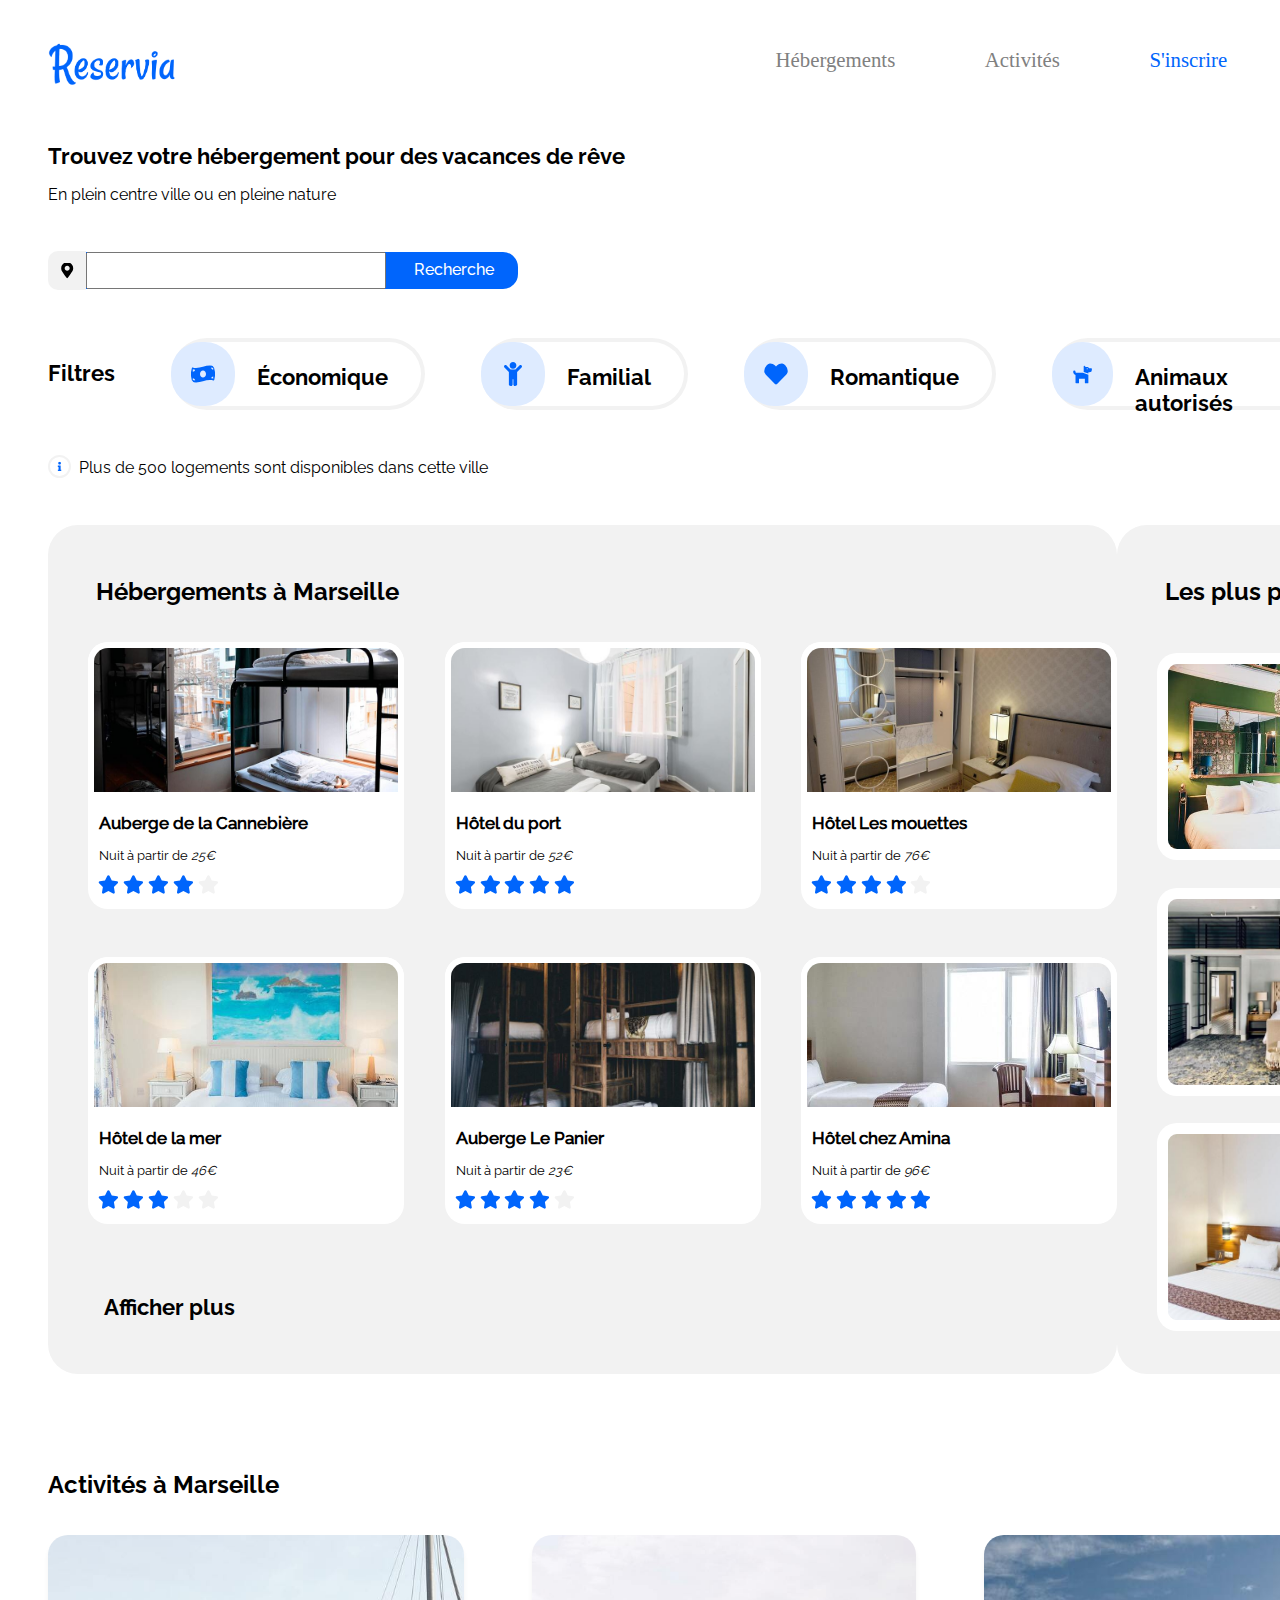
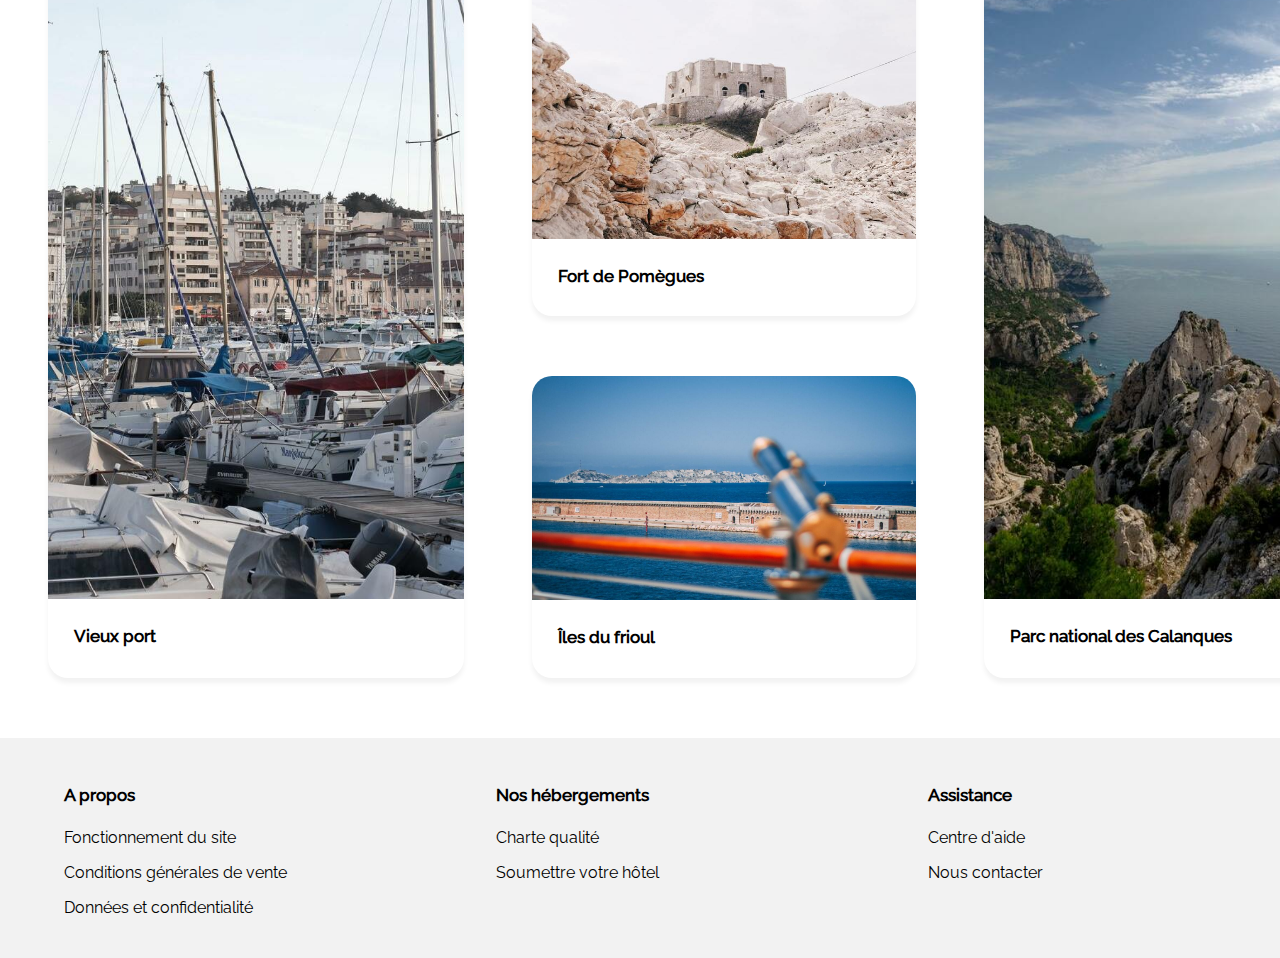
==== index.html @ 1168c2b3 "fichier index.html" ====
<!DOCTYPE html>
<html lang="fr-FR">
    <head>
        <meta charset="UTF-8">
        <meta name="viewport" content="width=device-width, initial-scale=1.0">
        <link rel="stylesheet" href="index.css"/>
        <title>Reservia</title>
    </head>
    <body>
        <header>
            <div id="nav_desktop">
                <img class="reservia" src="Projet2-Reservia/images/logo/Reservia@3x.png" alt="">
                <nav>
                    <ul>
                        <li><a href="#article">Hébergements</a></li>
                        <li><a href="#ancre_activite">Activités</a></li>
                        <li><a href="" id="inscrire">S'inscrire</a></li>
                    </ul>
                </nav>
            </div>

            <nav id="nav_telephone">
                <img class="reservia" src="Projet2-Reservia/images/logo/Reservia@3x.png" alt="">
                <ul>
                    <li id="nav_top"><a href="">S'inscrire</a></li>
                    <li id="nav_bottom_left"><a href="#article">Hébergements</a></li>
                    <li id="nav_bottom"><a href="#ancre_activite">Activités</a></li>
                </ul>
            </nav>
        </header>
        <article id="en_tete">

            <h1>Trouvez votre hébergement pour des vacances de rêve</h1>
            <p id="acceuil">En plein centre ville ou en pleine nature</p>

            <form id="bouton_recherche" method="post" action="projet2.php">
                <svg id="map_marker" aria-hidden="true" focusable="false" data-prefix="fas" data-icon="map-marker-alt" role="img" xmlns="http://www.w3.org/2000/svg" viewBox="0 0 384 512"><path fill="currentColor" d="M172.268 501.67C26.97 291.031 0 269.413 0 192 0 85.961 85.961 0 192 0s192 85.961 192 192c0 77.413-26.97 99.031-172.268 309.67-9.535 13.774-29.93 13.773-39.464 0zM192 272c44.183 0 80-35.817 80-80s-35.817-80-80-80-80 35.817-80 80 35.817 80 80 80z"></path></svg>
                <div id="back">
                    <input type="search" name="recherche" id="recherche" size="35" maxlength="100" />
                    <label for="recherche">Recherche</label>
                </div>
            </form>

            <div id="filtre_desktop">
                <h3>Filtres</h3>

                <div class="aide">
                    <svg class="svg" aria-hidden="true" focusable="false" data-prefix="fas" data-icon="money-bill-wave" role="img" xmlns="http://www.w3.org/2000/svg" viewBox="0 0 640 512"><path fill="currentColor" d="M621.16 54.46C582.37 38.19 543.55 32 504.75 32c-123.17-.01-246.33 62.34-369.5 62.34-30.89 0-61.76-3.92-92.65-13.72-3.47-1.1-6.95-1.62-10.35-1.62C15.04 79 0 92.32 0 110.81v317.26c0 12.63 7.23 24.6 18.84 29.46C57.63 473.81 96.45 480 135.25 480c123.17 0 246.34-62.35 369.51-62.35 30.89 0 61.76 3.92 92.65 13.72 3.47 1.1 6.95 1.62 10.35 1.62 17.21 0 32.25-13.32 32.25-31.81V83.93c-.01-12.64-7.24-24.6-18.85-29.47zM48 132.22c20.12 5.04 41.12 7.57 62.72 8.93C104.84 170.54 79 192.69 48 192.69v-60.47zm0 285v-47.78c34.37 0 62.18 27.27 63.71 61.4-22.53-1.81-43.59-6.31-63.71-13.62zM320 352c-44.19 0-80-42.99-80-96 0-53.02 35.82-96 80-96s80 42.98 80 96c0 53.03-35.83 96-80 96zm272 27.78c-17.52-4.39-35.71-6.85-54.32-8.44 5.87-26.08 27.5-45.88 54.32-49.28v57.72zm0-236.11c-30.89-3.91-54.86-29.7-55.81-61.55 19.54 2.17 38.09 6.23 55.81 12.66v48.89z"></path></svg>
                    <h3 class="ecriture">Économique</h3>
                </div>

                <div class="aide">
                    <svg class="svg" aria-hidden="true" focusable="false" data-prefix="fas" data-icon="child" role="img" xmlns="http://www.w3.org/2000/svg" viewBox="0 0 384 512"><path fill="currentColor" d="M120 72c0-39.765 32.235-72 72-72s72 32.235 72 72c0 39.764-32.235 72-72 72s-72-32.236-72-72zm254.627 1.373c-12.496-12.497-32.758-12.497-45.254 0L242.745 160H141.254L54.627 73.373c-12.496-12.497-32.758-12.497-45.254 0-12.497 12.497-12.497 32.758 0 45.255L104 213.254V480c0 17.673 14.327 32 32 32h16c17.673 0 32-14.327 32-32V368h16v112c0 17.673 14.327 32 32 32h16c17.673 0 32-14.327 32-32V213.254l94.627-94.627c12.497-12.497 12.497-32.757 0-45.254z"></path></svg>
                    <h3 class="ecriture">Familial</h3>
                </div>

                <div class="aide">
                    <svg class="svg" aria-hidden="true" focusable="false" data-prefix="fas" data-icon="heart" role="img" xmlns="http://www.w3.org/2000/svg" viewBox="0 0 512 512"><path fill="currentColor" d="M462.3 62.6C407.5 15.9 326 24.3 275.7 76.2L256 96.5l-19.7-20.3C186.1 24.3 104.5 15.9 49.7 62.6c-62.8 53.6-66.1 149.8-9.9 207.9l193.5 199.8c12.5 12.9 32.8 12.9 45.3 0l193.5-199.8c56.3-58.1 53-154.3-9.8-207.9z"></path></svg>
                    <h3 class="ecriture">Romantique</h3>
                </div>

                <div id="aide_desktop">
                    <svg class="svg" aria-hidden="true" focusable="false" data-prefix="fas" data-icon="dog" role="img" xmlns="http://www.w3.org/2000/svg" viewBox="0 0 576 512"><path fill="currentColor" d="M298.06,224,448,277.55V496a16,16,0,0,1-16,16H368a16,16,0,0,1-16-16V384H192V496a16,16,0,0,1-16,16H112a16,16,0,0,1-16-16V282.09C58.84,268.84,32,233.66,32,192a32,32,0,0,1,64,0,32.06,32.06,0,0,0,32,32ZM544,112v32a64,64,0,0,1-64,64H448v35.58L320,197.87V48c0-14.25,17.22-21.39,27.31-11.31L374.59,64h53.63c10.91,0,23.75,7.92,28.62,17.69L464,96h64A16,16,0,0,1,544,112Zm-112,0a16,16,0,1,0-16,16A16,16,0,0,0,432,112Z"></path></svg>
                    <h3 class="ecriture">Animaux autorisés</h3>
                </div>
            </div>

            <div id="filtre_telephone">
                <h3>Filtres</h3>

                <div id="icone_filtre">
                    <div class="aide">
                        <svg class="svg" aria-hidden="true" focusable="false" data-prefix="fas" data-icon="money-bill-wave" role="img" xmlns="http://www.w3.org/2000/svg" viewBox="0 0 640 512"><path fill="currentColor" d="M621.16 54.46C582.37 38.19 543.55 32 504.75 32c-123.17-.01-246.33 62.34-369.5 62.34-30.89 0-61.76-3.92-92.65-13.72-3.47-1.1-6.95-1.62-10.35-1.62C15.04 79 0 92.32 0 110.81v317.26c0 12.63 7.23 24.6 18.84 29.46C57.63 473.81 96.45 480 135.25 480c123.17 0 246.34-62.35 369.51-62.35 30.89 0 61.76 3.92 92.65 13.72 3.47 1.1 6.95 1.62 10.35 1.62 17.21 0 32.25-13.32 32.25-31.81V83.93c-.01-12.64-7.24-24.6-18.85-29.47zM48 132.22c20.12 5.04 41.12 7.57 62.72 8.93C104.84 170.54 79 192.69 48 192.69v-60.47zm0 285v-47.78c34.37 0 62.18 27.27 63.71 61.4-22.53-1.81-43.59-6.31-63.71-13.62zM320 352c-44.19 0-80-42.99-80-96 0-53.02 35.82-96 80-96s80 42.98 80 96c0 53.03-35.83 96-80 96zm272 27.78c-17.52-4.39-35.71-6.85-54.32-8.44 5.87-26.08 27.5-45.88 54.32-49.28v57.72zm0-236.11c-30.89-3.91-54.86-29.7-55.81-61.55 19.54 2.17 38.09 6.23 55.81 12.66v48.89z"></path></svg>
                        <h3 class="ecriture">Économique</h3>
                    </div>

                    <div id="aide_telephone">
                        <svg class="svg" aria-hidden="true" focusable="false" data-prefix="fas" data-icon="child" role="img" xmlns="http://www.w3.org/2000/svg" viewBox="0 0 384 512"><path fill="currentColor" d="M120 72c0-39.765 32.235-72 72-72s72 32.235 72 72c0 39.764-32.235 72-72 72s-72-32.236-72-72zm254.627 1.373c-12.496-12.497-32.758-12.497-45.254 0L242.745 160H141.254L54.627 73.373c-12.496-12.497-32.758-12.497-45.254 0-12.497 12.497-12.497 32.758 0 45.255L104 213.254V480c0 17.673 14.327 32 32 32h16c17.673 0 32-14.327 32-32V368h16v112c0 17.673 14.327 32 32 32h16c17.673 0 32-14.327 32-32V213.254l94.627-94.627c12.497-12.497 12.497-32.757 0-45.254z"></path></svg>
                        <h3 class="ecriture">Familial</h3>
                    </div>

                    <div class="aide">
                        <svg class="svg" aria-hidden="true" focusable="false" data-prefix="fas" data-icon="heart" role="img" xmlns="http://www.w3.org/2000/svg" viewBox="0 0 512 512"><path fill="currentColor" d="M462.3 62.6C407.5 15.9 326 24.3 275.7 76.2L256 96.5l-19.7-20.3C186.1 24.3 104.5 15.9 49.7 62.6c-62.8 53.6-66.1 149.8-9.9 207.9l193.5 199.8c12.5 12.9 32.8 12.9 45.3 0l193.5-199.8c56.3-58.1 53-154.3-9.8-207.9z"></path></svg>
                        <h3 class="ecriture">Romantique</h3>
                    </div>

                    <div class="aide">
                        <svg class="svg" aria-hidden="true" focusable="false" data-prefix="fas" data-icon="dog" role="img" xmlns="http://www.w3.org/2000/svg" viewBox="0 0 576 512"><path fill="currentColor" d="M298.06,224,448,277.55V496a16,16,0,0,1-16,16H368a16,16,0,0,1-16-16V384H192V496a16,16,0,0,1-16,16H112a16,16,0,0,1-16-16V282.09C58.84,268.84,32,233.66,32,192a32,32,0,0,1,64,0,32.06,32.06,0,0,0,32,32ZM544,112v32a64,64,0,0,1-64,64H448v35.58L320,197.87V48c0-14.25,17.22-21.39,27.31-11.31L374.59,64h53.63c10.91,0,23.75,7.92,28.62,17.69L464,96h64A16,16,0,0,1,544,112Zm-112,0a16,16,0,1,0-16,16A16,16,0,0,0,432,112Z"></path></svg>
                        <h3 class="ecriture">Animaux autorisés</h3>
                    </div>
                </div>
            </div>

            <div id="info_aide">
                <svg id="info" aria-hidden="true" focusable="false" data-prefix="fas" data-icon="info" role="img" xmlns="http://www.w3.org/2000/svg" viewBox="0 0 192 512"><path fill="currentColor" d="M20 424.229h20V279.771H20c-11.046 0-20-8.954-20-20V212c0-11.046 8.954-20 20-20h112c11.046 0 20 8.954 20 20v212.229h20c11.046 0 20 8.954 20 20V492c0 11.046-8.954 20-20 20H20c-11.046 0-20-8.954-20-20v-47.771c0-11.046 8.954-20 20-20zM96 0C56.235 0 24 32.235 24 72s32.235 72 72 72 72-32.235 72-72S135.764 0 96 0z"></path></svg>
                <p>Plus de 500 logements sont disponibles dans cette ville</p>
            </div>

        </article> 
        <section>
            <article id="article">
                <div id="hebergements">
                    <h2>Hébergements à Marseille</h2>

                    <div id="haut">

                         <div class="ecart_haut">
                            <a href=""><img class="imgs" src="Projet2-Reservia/images/hebergements/4_small/marcus-loke-WQJvWU_HZFo-unsplash.jpg" alt=""></a>
                            <div class="banniere">
                                <h4>Auberge de la Cannebière</h4>
                                <p>Nuit à partir de <em>25€</em></p>
                            </div>
                            <div class="etoile">
                                <svg aria-hidden="true" focusable="false" data-prefix="fas" data-icon="star" class="blue_star" role="img" xmlns="http://www.w3.org/2000/svg" viewBox="0 0 576 512"><path fill="currentColor" d="M259.3 17.8L194 150.2 47.9 171.5c-26.2 3.8-36.7 36.1-17.7 54.6l105.7 103-25 145.5c-4.5 26.3 23.2 46 46.4 33.7L288 439.6l130.7 68.7c23.2 12.2 50.9-7.4 46.4-33.7l-25-145.5 105.7-103c19-18.5 8.5-50.8-17.7-54.6L382 150.2 316.7 17.8c-11.7-23.6-45.6-23.9-57.4 0z"></path></svg>
                                <svg aria-hidden="true" focusable="false" data-prefix="fas" data-icon="star" class="blue_star" role="img" xmlns="http://www.w3.org/2000/svg" viewBox="0 0 576 512"><path fill="currentColor" d="M259.3 17.8L194 150.2 47.9 171.5c-26.2 3.8-36.7 36.1-17.7 54.6l105.7 103-25 145.5c-4.5 26.3 23.2 46 46.4 33.7L288 439.6l130.7 68.7c23.2 12.2 50.9-7.4 46.4-33.7l-25-145.5 105.7-103c19-18.5 8.5-50.8-17.7-54.6L382 150.2 316.7 17.8c-11.7-23.6-45.6-23.9-57.4 0z"></path></svg>
                                <svg aria-hidden="true" focusable="false" data-prefix="fas" data-icon="star" class="blue_star" role="img" xmlns="http://www.w3.org/2000/svg" viewBox="0 0 576 512"><path fill="currentColor" d="M259.3 17.8L194 150.2 47.9 171.5c-26.2 3.8-36.7 36.1-17.7 54.6l105.7 103-25 145.5c-4.5 26.3 23.2 46 46.4 33.7L288 439.6l130.7 68.7c23.2 12.2 50.9-7.4 46.4-33.7l-25-145.5 105.7-103c19-18.5 8.5-50.8-17.7-54.6L382 150.2 316.7 17.8c-11.7-23.6-45.6-23.9-57.4 0z"></path></svg>
                                <svg aria-hidden="true" focusable="false" data-prefix="fas" data-icon="star" class="blue_star" role="img" xmlns="http://www.w3.org/2000/svg" viewBox="0 0 576 512"><path fill="currentColor" d="M259.3 17.8L194 150.2 47.9 171.5c-26.2 3.8-36.7 36.1-17.7 54.6l105.7 103-25 145.5c-4.5 26.3 23.2 46 46.4 33.7L288 439.6l130.7 68.7c23.2 12.2 50.9-7.4 46.4-33.7l-25-145.5 105.7-103c19-18.5 8.5-50.8-17.7-54.6L382 150.2 316.7 17.8c-11.7-23.6-45.6-23.9-57.4 0z"></path></svg>
                                <svg aria-hidden="true" focusable="false" data-prefix="fas" data-icon="star" class="star" role="img" xmlns="http://www.w3.org/2000/svg" viewBox="0 0 576 512"><path fill="currentColor" d="M259.3 17.8L194 150.2 47.9 171.5c-26.2 3.8-36.7 36.1-17.7 54.6l105.7 103-25 145.5c-4.5 26.3 23.2 46 46.4 33.7L288 439.6l130.7 68.7c23.2 12.2 50.9-7.4 46.4-33.7l-25-145.5 105.7-103c19-18.5 8.5-50.8-17.7-54.6L382 150.2 316.7 17.8c-11.7-23.6-45.6-23.9-57.4 0z"></path></svg>
                            </div>
                        </div>

                        <div class="ecart_haut">
                            <a href=""><img class="imgs" src="Projet2-Reservia/images/hebergements/4_small/fred-kleber-gTbaxaVLvsg-unsplash.jpg" alt=""></a>
                            <div class="banniere">
                                <h4>Hôtel du port</h4>
                                <p>Nuit à partir de <em>52€</em></p>
                            </div>
                            <div class="etoile">
                                <svg aria-hidden="true" focusable="false" data-prefix="fas" data-icon="star" class="blue_star" role="img" xmlns="http://www.w3.org/2000/svg" viewBox="0 0 576 512"><path fill="currentColor" d="M259.3 17.8L194 150.2 47.9 171.5c-26.2 3.8-36.7 36.1-17.7 54.6l105.7 103-25 145.5c-4.5 26.3 23.2 46 46.4 33.7L288 439.6l130.7 68.7c23.2 12.2 50.9-7.4 46.4-33.7l-25-145.5 105.7-103c19-18.5 8.5-50.8-17.7-54.6L382 150.2 316.7 17.8c-11.7-23.6-45.6-23.9-57.4 0z"></path></svg>
                                <svg aria-hidden="true" focusable="false" data-prefix="fas" data-icon="star" class="blue_star" role="img" xmlns="http://www.w3.org/2000/svg" viewBox="0 0 576 512"><path fill="currentColor" d="M259.3 17.8L194 150.2 47.9 171.5c-26.2 3.8-36.7 36.1-17.7 54.6l105.7 103-25 145.5c-4.5 26.3 23.2 46 46.4 33.7L288 439.6l130.7 68.7c23.2 12.2 50.9-7.4 46.4-33.7l-25-145.5 105.7-103c19-18.5 8.5-50.8-17.7-54.6L382 150.2 316.7 17.8c-11.7-23.6-45.6-23.9-57.4 0z"></path></svg>
                                <svg aria-hidden="true" focusable="false" data-prefix="fas" data-icon="star" class="blue_star" role="img" xmlns="http://www.w3.org/2000/svg" viewBox="0 0 576 512"><path fill="currentColor" d="M259.3 17.8L194 150.2 47.9 171.5c-26.2 3.8-36.7 36.1-17.7 54.6l105.7 103-25 145.5c-4.5 26.3 23.2 46 46.4 33.7L288 439.6l130.7 68.7c23.2 12.2 50.9-7.4 46.4-33.7l-25-145.5 105.7-103c19-18.5 8.5-50.8-17.7-54.6L382 150.2 316.7 17.8c-11.7-23.6-45.6-23.9-57.4 0z"></path></svg>
                                <svg aria-hidden="true" focusable="false" data-prefix="fas" data-icon="star" class="blue_star" role="img" xmlns="http://www.w3.org/2000/svg" viewBox="0 0 576 512"><path fill="currentColor" d="M259.3 17.8L194 150.2 47.9 171.5c-26.2 3.8-36.7 36.1-17.7 54.6l105.7 103-25 145.5c-4.5 26.3 23.2 46 46.4 33.7L288 439.6l130.7 68.7c23.2 12.2 50.9-7.4 46.4-33.7l-25-145.5 105.7-103c19-18.5 8.5-50.8-17.7-54.6L382 150.2 316.7 17.8c-11.7-23.6-45.6-23.9-57.4 0z"></path></svg>
                                <svg aria-hidden="true" focusable="false" data-prefix="fas" data-icon="star" class="blue_star" role="img" xmlns="http://www.w3.org/2000/svg" viewBox="0 0 576 512"><path fill="currentColor" d="M259.3 17.8L194 150.2 47.9 171.5c-26.2 3.8-36.7 36.1-17.7 54.6l105.7 103-25 145.5c-4.5 26.3 23.2 46 46.4 33.7L288 439.6l130.7 68.7c23.2 12.2 50.9-7.4 46.4-33.7l-25-145.5 105.7-103c19-18.5 8.5-50.8-17.7-54.6L382 150.2 316.7 17.8c-11.7-23.6-45.6-23.9-57.4 0z"></path></svg>
                            </div>
                        </div>

                        <div class="ecart_haut">
                            <a href=""><img class="imgs" src="Projet2-Reservia/images/hebergements/4_small/reisetopia-B8WIgxA_PFU-unsplash.jpg" alt=""></a>
                            <div class="banniere">
                                <h4>Hôtel Les mouettes</h4>
                                <p>Nuit à partir de <em>76€</em></p>
                            </div>
                            <div class="etoile">
                                <svg aria-hidden="true" focusable="false" data-prefix="fas" data-icon="star" class="blue_star" role="img" xmlns="http://www.w3.org/2000/svg" viewBox="0 0 576 512"><path fill="currentColor" d="M259.3 17.8L194 150.2 47.9 171.5c-26.2 3.8-36.7 36.1-17.7 54.6l105.7 103-25 145.5c-4.5 26.3 23.2 46 46.4 33.7L288 439.6l130.7 68.7c23.2 12.2 50.9-7.4 46.4-33.7l-25-145.5 105.7-103c19-18.5 8.5-50.8-17.7-54.6L382 150.2 316.7 17.8c-11.7-23.6-45.6-23.9-57.4 0z"></path></svg>
                                <svg aria-hidden="true" focusable="false" data-prefix="fas" data-icon="star" class="blue_star" role="img" xmlns="http://www.w3.org/2000/svg" viewBox="0 0 576 512"><path fill="currentColor" d="M259.3 17.8L194 150.2 47.9 171.5c-26.2 3.8-36.7 36.1-17.7 54.6l105.7 103-25 145.5c-4.5 26.3 23.2 46 46.4 33.7L288 439.6l130.7 68.7c23.2 12.2 50.9-7.4 46.4-33.7l-25-145.5 105.7-103c19-18.5 8.5-50.8-17.7-54.6L382 150.2 316.7 17.8c-11.7-23.6-45.6-23.9-57.4 0z"></path></svg>
                                <svg aria-hidden="true" focusable="false" data-prefix="fas" data-icon="star" class="blue_star" role="img" xmlns="http://www.w3.org/2000/svg" viewBox="0 0 576 512"><path fill="currentColor" d="M259.3 17.8L194 150.2 47.9 171.5c-26.2 3.8-36.7 36.1-17.7 54.6l105.7 103-25 145.5c-4.5 26.3 23.2 46 46.4 33.7L288 439.6l130.7 68.7c23.2 12.2 50.9-7.4 46.4-33.7l-25-145.5 105.7-103c19-18.5 8.5-50.8-17.7-54.6L382 150.2 316.7 17.8c-11.7-23.6-45.6-23.9-57.4 0z"></path></svg>
                                <svg aria-hidden="true" focusable="false" data-prefix="fas" data-icon="star" class="blue_star" role="img" xmlns="http://www.w3.org/2000/svg" viewBox="0 0 576 512"><path fill="currentColor" d="M259.3 17.8L194 150.2 47.9 171.5c-26.2 3.8-36.7 36.1-17.7 54.6l105.7 103-25 145.5c-4.5 26.3 23.2 46 46.4 33.7L288 439.6l130.7 68.7c23.2 12.2 50.9-7.4 46.4-33.7l-25-145.5 105.7-103c19-18.5 8.5-50.8-17.7-54.6L382 150.2 316.7 17.8c-11.7-23.6-45.6-23.9-57.4 0z"></path></svg>
                                <svg aria-hidden="true" focusable="false" data-prefix="fas" data-icon="star" class="star" role="img" xmlns="http://www.w3.org/2000/svg" viewBox="0 0 576 512"><path fill="currentColor" d="M259.3 17.8L194 150.2 47.9 171.5c-26.2 3.8-36.7 36.1-17.7 54.6l105.7 103-25 145.5c-4.5 26.3 23.2 46 46.4 33.7L288 439.6l130.7 68.7c23.2 12.2 50.9-7.4 46.4-33.7l-25-145.5 105.7-103c19-18.5 8.5-50.8-17.7-54.6L382 150.2 316.7 17.8c-11.7-23.6-45.6-23.9-57.4 0z"></path></svg>
                            </div>
                        </div>

                    </div>

                    <div id="bas">

                        <div class="ecart_bas">
                            <a href=""><img class="imgs" src="Projet2-Reservia/images/hebergements/4_small/annie-spratt-Eg1qcIitAuA-unsplash.jpg" alt=""></a>
                            <div class="banniere">
                                <h4>Hôtel de la mer</h4>
                                <p>Nuit à partir de <em>46€</em></p>
                            </div>
                            <div class="etoile">
                                <svg aria-hidden="true" focusable="false" data-prefix="fas" data-icon="star" class="blue_star" role="img" xmlns="http://www.w3.org/2000/svg" viewBox="0 0 576 512"><path fill="currentColor" d="M259.3 17.8L194 150.2 47.9 171.5c-26.2 3.8-36.7 36.1-17.7 54.6l105.7 103-25 145.5c-4.5 26.3 23.2 46 46.4 33.7L288 439.6l130.7 68.7c23.2 12.2 50.9-7.4 46.4-33.7l-25-145.5 105.7-103c19-18.5 8.5-50.8-17.7-54.6L382 150.2 316.7 17.8c-11.7-23.6-45.6-23.9-57.4 0z"></path></svg>
                                <svg aria-hidden="true" focusable="false" data-prefix="fas" data-icon="star" class="blue_star" role="img" xmlns="http://www.w3.org/2000/svg" viewBox="0 0 576 512"><path fill="currentColor" d="M259.3 17.8L194 150.2 47.9 171.5c-26.2 3.8-36.7 36.1-17.7 54.6l105.7 103-25 145.5c-4.5 26.3 23.2 46 46.4 33.7L288 439.6l130.7 68.7c23.2 12.2 50.9-7.4 46.4-33.7l-25-145.5 105.7-103c19-18.5 8.5-50.8-17.7-54.6L382 150.2 316.7 17.8c-11.7-23.6-45.6-23.9-57.4 0z"></path></svg>
                                <svg aria-hidden="true" focusable="false" data-prefix="fas" data-icon="star" class="blue_star" role="img" xmlns="http://www.w3.org/2000/svg" viewBox="0 0 576 512"><path fill="currentColor" d="M259.3 17.8L194 150.2 47.9 171.5c-26.2 3.8-36.7 36.1-17.7 54.6l105.7 103-25 145.5c-4.5 26.3 23.2 46 46.4 33.7L288 439.6l130.7 68.7c23.2 12.2 50.9-7.4 46.4-33.7l-25-145.5 105.7-103c19-18.5 8.5-50.8-17.7-54.6L382 150.2 316.7 17.8c-11.7-23.6-45.6-23.9-57.4 0z"></path></svg>
                                <svg aria-hidden="true" focusable="false" data-prefix="fas" data-icon="star" class="star" role="img" xmlns="http://www.w3.org/2000/svg" viewBox="0 0 576 512"><path fill="currentColor" d="M259.3 17.8L194 150.2 47.9 171.5c-26.2 3.8-36.7 36.1-17.7 54.6l105.7 103-25 145.5c-4.5 26.3 23.2 46 46.4 33.7L288 439.6l130.7 68.7c23.2 12.2 50.9-7.4 46.4-33.7l-25-145.5 105.7-103c19-18.5 8.5-50.8-17.7-54.6L382 150.2 316.7 17.8c-11.7-23.6-45.6-23.9-57.4 0z"></path></svg>
                                <svg aria-hidden="true" focusable="false" data-prefix="fas" data-icon="star" class="star" role="img" xmlns="http://www.w3.org/2000/svg" viewBox="0 0 576 512"><path fill="currentColor" d="M259.3 17.8L194 150.2 47.9 171.5c-26.2 3.8-36.7 36.1-17.7 54.6l105.7 103-25 145.5c-4.5 26.3 23.2 46 46.4 33.7L288 439.6l130.7 68.7c23.2 12.2 50.9-7.4 46.4-33.7l-25-145.5 105.7-103c19-18.5 8.5-50.8-17.7-54.6L382 150.2 316.7 17.8c-11.7-23.6-45.6-23.9-57.4 0z"></path></svg>
                            </div>
                        </div>

                        <div class="ecart_bas">
                            <a href=""><img class="imgs" src="Projet2-Reservia/images/hebergements/4_small/nicate-lee-kT-ZyaiwBe0-unsplash.jpg" alt=""></a>
                            <div class="banniere">
                                <h4>Auberge Le Panier</h4>
                                <p>Nuit à partir de <em>23€</em></p>
                            </div>
                            <div class="etoile">
                                <svg aria-hidden="true" focusable="false" data-prefix="fas" data-icon="star" class="blue_star" role="img" xmlns="http://www.w3.org/2000/svg" viewBox="0 0 576 512"><path fill="currentColor" d="M259.3 17.8L194 150.2 47.9 171.5c-26.2 3.8-36.7 36.1-17.7 54.6l105.7 103-25 145.5c-4.5 26.3 23.2 46 46.4 33.7L288 439.6l130.7 68.7c23.2 12.2 50.9-7.4 46.4-33.7l-25-145.5 105.7-103c19-18.5 8.5-50.8-17.7-54.6L382 150.2 316.7 17.8c-11.7-23.6-45.6-23.9-57.4 0z"></path></svg>
                                <svg aria-hidden="true" focusable="false" data-prefix="fas" data-icon="star" class="blue_star" role="img" xmlns="http://www.w3.org/2000/svg" viewBox="0 0 576 512"><path fill="currentColor" d="M259.3 17.8L194 150.2 47.9 171.5c-26.2 3.8-36.7 36.1-17.7 54.6l105.7 103-25 145.5c-4.5 26.3 23.2 46 46.4 33.7L288 439.6l130.7 68.7c23.2 12.2 50.9-7.4 46.4-33.7l-25-145.5 105.7-103c19-18.5 8.5-50.8-17.7-54.6L382 150.2 316.7 17.8c-11.7-23.6-45.6-23.9-57.4 0z"></path></svg>
                                <svg aria-hidden="true" focusable="false" data-prefix="fas" data-icon="star" class="blue_star" role="img" xmlns="http://www.w3.org/2000/svg" viewBox="0 0 576 512"><path fill="currentColor" d="M259.3 17.8L194 150.2 47.9 171.5c-26.2 3.8-36.7 36.1-17.7 54.6l105.7 103-25 145.5c-4.5 26.3 23.2 46 46.4 33.7L288 439.6l130.7 68.7c23.2 12.2 50.9-7.4 46.4-33.7l-25-145.5 105.7-103c19-18.5 8.5-50.8-17.7-54.6L382 150.2 316.7 17.8c-11.7-23.6-45.6-23.9-57.4 0z"></path></svg>
                                <svg aria-hidden="true" focusable="false" data-prefix="fas" data-icon="star" class="blue_star" role="img" xmlns="http://www.w3.org/2000/svg" viewBox="0 0 576 512"><path fill="currentColor" d="M259.3 17.8L194 150.2 47.9 171.5c-26.2 3.8-36.7 36.1-17.7 54.6l105.7 103-25 145.5c-4.5 26.3 23.2 46 46.4 33.7L288 439.6l130.7 68.7c23.2 12.2 50.9-7.4 46.4-33.7l-25-145.5 105.7-103c19-18.5 8.5-50.8-17.7-54.6L382 150.2 316.7 17.8c-11.7-23.6-45.6-23.9-57.4 0z"></path></svg>
                                <svg aria-hidden="true" focusable="false" data-prefix="fas" data-icon="star" class="star" role="img" xmlns="http://www.w3.org/2000/svg" viewBox="0 0 576 512"><path fill="currentColor" d="M259.3 17.8L194 150.2 47.9 171.5c-26.2 3.8-36.7 36.1-17.7 54.6l105.7 103-25 145.5c-4.5 26.3 23.2 46 46.4 33.7L288 439.6l130.7 68.7c23.2 12.2 50.9-7.4 46.4-33.7l-25-145.5 105.7-103c19-18.5 8.5-50.8-17.7-54.6L382 150.2 316.7 17.8c-11.7-23.6-45.6-23.9-57.4 0z"></path></svg>
                            </div>
                        </div>

                        <div class="ecart_bas">
                            <a href=""><img class="imgs" src="Projet2-Reservia/images/hebergements/4_small/febrian-zakaria-M6S1WvfW68A-unsplash.jpg" alt=""></a>
                            <div class="banniere">
                                <h4>Hôtel chez Amina</h4>
                                <p>Nuit à partir de <em>96€</em></p>
                            </div>
                            <div class="etoile">
                                <svg aria-hidden="true" focusable="false" data-prefix="fas" data-icon="blue_star" class="blue_star" role="img" xmlns="http://www.w3.org/2000/svg" viewBox="0 0 576 512"><path fill="currentColor" d="M259.3 17.8L194 150.2 47.9 171.5c-26.2 3.8-36.7 36.1-17.7 54.6l105.7 103-25 145.5c-4.5 26.3 23.2 46 46.4 33.7L288 439.6l130.7 68.7c23.2 12.2 50.9-7.4 46.4-33.7l-25-145.5 105.7-103c19-18.5 8.5-50.8-17.7-54.6L382 150.2 316.7 17.8c-11.7-23.6-45.6-23.9-57.4 0z"></path></svg>
                                <svg aria-hidden="true" focusable="false" data-prefix="fas" data-icon="blue_star" class="blue_star" role="img" xmlns="http://www.w3.org/2000/svg" viewBox="0 0 576 512"><path fill="currentColor" d="M259.3 17.8L194 150.2 47.9 171.5c-26.2 3.8-36.7 36.1-17.7 54.6l105.7 103-25 145.5c-4.5 26.3 23.2 46 46.4 33.7L288 439.6l130.7 68.7c23.2 12.2 50.9-7.4 46.4-33.7l-25-145.5 105.7-103c19-18.5 8.5-50.8-17.7-54.6L382 150.2 316.7 17.8c-11.7-23.6-45.6-23.9-57.4 0z"></path></svg>
                                <svg aria-hidden="true" focusable="false" data-prefix="fas" data-icon="blue_star" class="blue_star" role="img" xmlns="http://www.w3.org/2000/svg" viewBox="0 0 576 512"><path fill="currentColor" d="M259.3 17.8L194 150.2 47.9 171.5c-26.2 3.8-36.7 36.1-17.7 54.6l105.7 103-25 145.5c-4.5 26.3 23.2 46 46.4 33.7L288 439.6l130.7 68.7c23.2 12.2 50.9-7.4 46.4-33.7l-25-145.5 105.7-103c19-18.5 8.5-50.8-17.7-54.6L382 150.2 316.7 17.8c-11.7-23.6-45.6-23.9-57.4 0z"></path></svg>
                                <svg aria-hidden="true" focusable="false" data-prefix="fas" data-icon="blue_star" class="blue_star" role="img" xmlns="http://www.w3.org/2000/svg" viewBox="0 0 576 512"><path fill="currentColor" d="M259.3 17.8L194 150.2 47.9 171.5c-26.2 3.8-36.7 36.1-17.7 54.6l105.7 103-25 145.5c-4.5 26.3 23.2 46 46.4 33.7L288 439.6l130.7 68.7c23.2 12.2 50.9-7.4 46.4-33.7l-25-145.5 105.7-103c19-18.5 8.5-50.8-17.7-54.6L382 150.2 316.7 17.8c-11.7-23.6-45.6-23.9-57.4 0z"></path></svg>
                                <svg aria-hidden="true" focusable="false" data-prefix="fas" data-icon="blue_star" class="blue_star" role="img" xmlns="http://www.w3.org/2000/svg" viewBox="0 0 576 512"><path fill="currentColor" d="M259.3 17.8L194 150.2 47.9 171.5c-26.2 3.8-36.7 36.1-17.7 54.6l105.7 103-25 145.5c-4.5 26.3 23.2 46 46.4 33.7L288 439.6l130.7 68.7c23.2 12.2 50.9-7.4 46.4-33.7l-25-145.5 105.7-103c19-18.5 8.5-50.8-17.7-54.6L382 150.2 316.7 17.8c-11.7-23.6-45.6-23.9-57.4 0z"></path></svg>
                            </div>
                        </div>

                    </div>

                    <h3 id="texte">Afficher plus</h3>
                </div>
            </article>

            <article id="aside">

                <div id="populaire">
                    <h2>Les plus populaires</h2>
                    <svg id="chart" aria-hidden="true" focusable="false" data-prefix="fas" data-icon="chart-line" role="img" xmlns="http://www.w3.org/2000/svg" viewBox="0 0 512 512"><path fill="currentColor" d="M496 384H64V80c0-8.84-7.16-16-16-16H16C7.16 64 0 71.16 0 80v336c0 17.67 14.33 32 32 32h464c8.84 0 16-7.16 16-16v-32c0-8.84-7.16-16-16-16zM464 96H345.94c-21.38 0-32.09 25.85-16.97 40.97l32.4 32.4L288 242.75l-73.37-73.37c-12.5-12.5-32.76-12.5-45.25 0l-68.69 68.69c-6.25 6.25-6.25 16.38 0 22.63l22.62 22.62c6.25 6.25 16.38 6.25 22.63 0L192 237.25l73.37 73.37c12.5 12.5 32.76 12.5 45.25 0l96-96 32.4 32.4c15.12 15.12 40.97 4.41 40.97-16.97V112c.01-8.84-7.15-16-15.99-16z"></path></svg>
                </div>

                <div class="div_populaire">
                    <a href=""><img class="imgs_populaire" src="Projet2-Reservia/images/hebergements/4_small/emile-guillemot-Bj_rcSC5XfE-unsplash.jpg" alt=""></a>
                    <div class="banniere_populaire">
                        <h4>Hôtel Le soleil du matin</h4>
                        <p>Nuit à partir de <em>128€</em></p>
                        <div class="etoile_populaire">
                            <svg aria-hidden="true" focusable="false" data-prefix="fas" data-icon="star" class="blue_star" role="img" xmlns="http://www.w3.org/2000/svg" viewBox="0 0 576 512"><path fill="currentColor" d="M259.3 17.8L194 150.2 47.9 171.5c-26.2 3.8-36.7 36.1-17.7 54.6l105.7 103-25 145.5c-4.5 26.3 23.2 46 46.4 33.7L288 439.6l130.7 68.7c23.2 12.2 50.9-7.4 46.4-33.7l-25-145.5 105.7-103c19-18.5 8.5-50.8-17.7-54.6L382 150.2 316.7 17.8c-11.7-23.6-45.6-23.9-57.4 0z"></path></svg>
                            <svg aria-hidden="true" focusable="false" data-prefix="fas" data-icon="star" class="blue_star" role="img" xmlns="http://www.w3.org/2000/svg" viewBox="0 0 576 512"><path fill="currentColor" d="M259.3 17.8L194 150.2 47.9 171.5c-26.2 3.8-36.7 36.1-17.7 54.6l105.7 103-25 145.5c-4.5 26.3 23.2 46 46.4 33.7L288 439.6l130.7 68.7c23.2 12.2 50.9-7.4 46.4-33.7l-25-145.5 105.7-103c19-18.5 8.5-50.8-17.7-54.6L382 150.2 316.7 17.8c-11.7-23.6-45.6-23.9-57.4 0z"></path></svg>
                            <svg aria-hidden="true" focusable="false" data-prefix="fas" data-icon="star" class="blue_star" role="img" xmlns="http://www.w3.org/2000/svg" viewBox="0 0 576 512"><path fill="currentColor" d="M259.3 17.8L194 150.2 47.9 171.5c-26.2 3.8-36.7 36.1-17.7 54.6l105.7 103-25 145.5c-4.5 26.3 23.2 46 46.4 33.7L288 439.6l130.7 68.7c23.2 12.2 50.9-7.4 46.4-33.7l-25-145.5 105.7-103c19-18.5 8.5-50.8-17.7-54.6L382 150.2 316.7 17.8c-11.7-23.6-45.6-23.9-57.4 0z"></path></svg>
                            <svg aria-hidden="true" focusable="false" data-prefix="fas" data-icon="star" class="blue_star" role="img" xmlns="http://www.w3.org/2000/svg" viewBox="0 0 576 512"><path fill="currentColor" d="M259.3 17.8L194 150.2 47.9 171.5c-26.2 3.8-36.7 36.1-17.7 54.6l105.7 103-25 145.5c-4.5 26.3 23.2 46 46.4 33.7L288 439.6l130.7 68.7c23.2 12.2 50.9-7.4 46.4-33.7l-25-145.5 105.7-103c19-18.5 8.5-50.8-17.7-54.6L382 150.2 316.7 17.8c-11.7-23.6-45.6-23.9-57.4 0z"></path></svg>
                            <svg aria-hidden="true" focusable="false" data-prefix="fas" data-icon="star" class="blue_star" role="img" xmlns="http://www.w3.org/2000/svg" viewBox="0 0 576 512"><path fill="currentColor" d="M259.3 17.8L194 150.2 47.9 171.5c-26.2 3.8-36.7 36.1-17.7 54.6l105.7 103-25 145.5c-4.5 26.3 23.2 46 46.4 33.7L288 439.6l130.7 68.7c23.2 12.2 50.9-7.4 46.4-33.7l-25-145.5 105.7-103c19-18.5 8.5-50.8-17.7-54.6L382 150.2 316.7 17.8c-11.7-23.6-45.6-23.9-57.4 0z"></path></svg>
                        </div>
                    </div>
                </div>

                <div class="div_populaire">
                    <a href=""><img class="imgs_populaire" src="Projet2-Reservia/images/hebergements/4_small/aw-creative-VGs8z60yT2c-unsplash.jpg" alt="" ></a>
                    <div class="banniere_populaire">
                        <h4>Au coeur de l'eau Chambres d'hôtes</h4>
                        <p>Nuit à partir de <em>71€</em></p>
                        <div id="etoile_populaire">
                            <svg aria-hidden="true" focusable="false" data-prefix="fas" data-icon="star" class="blue_star" role="img" xmlns="http://www.w3.org/2000/svg" viewBox="0 0 576 512"><path fill="currentColor" d="M259.3 17.8L194 150.2 47.9 171.5c-26.2 3.8-36.7 36.1-17.7 54.6l105.7 103-25 145.5c-4.5 26.3 23.2 46 46.4 33.7L288 439.6l130.7 68.7c23.2 12.2 50.9-7.4 46.4-33.7l-25-145.5 105.7-103c19-18.5 8.5-50.8-17.7-54.6L382 150.2 316.7 17.8c-11.7-23.6-45.6-23.9-57.4 0z"></path></svg>
                            <svg aria-hidden="true" focusable="false" data-prefix="fas" data-icon="star" class="blue_star" role="img" xmlns="http://www.w3.org/2000/svg" viewBox="0 0 576 512"><path fill="currentColor" d="M259.3 17.8L194 150.2 47.9 171.5c-26.2 3.8-36.7 36.1-17.7 54.6l105.7 103-25 145.5c-4.5 26.3 23.2 46 46.4 33.7L288 439.6l130.7 68.7c23.2 12.2 50.9-7.4 46.4-33.7l-25-145.5 105.7-103c19-18.5 8.5-50.8-17.7-54.6L382 150.2 316.7 17.8c-11.7-23.6-45.6-23.9-57.4 0z"></path></svg>
                            <svg aria-hidden="true" focusable="false" data-prefix="fas" data-icon="star" class="blue_star" role="img" xmlns="http://www.w3.org/2000/svg" viewBox="0 0 576 512"><path fill="currentColor" d="M259.3 17.8L194 150.2 47.9 171.5c-26.2 3.8-36.7 36.1-17.7 54.6l105.7 103-25 145.5c-4.5 26.3 23.2 46 46.4 33.7L288 439.6l130.7 68.7c23.2 12.2 50.9-7.4 46.4-33.7l-25-145.5 105.7-103c19-18.5 8.5-50.8-17.7-54.6L382 150.2 316.7 17.8c-11.7-23.6-45.6-23.9-57.4 0z"></path></svg>
                            <svg aria-hidden="true" focusable="false" data-prefix="fas" data-icon="star" class="blue_star" role="img" xmlns="http://www.w3.org/2000/svg" viewBox="0 0 576 512"><path fill="currentColor" d="M259.3 17.8L194 150.2 47.9 171.5c-26.2 3.8-36.7 36.1-17.7 54.6l105.7 103-25 145.5c-4.5 26.3 23.2 46 46.4 33.7L288 439.6l130.7 68.7c23.2 12.2 50.9-7.4 46.4-33.7l-25-145.5 105.7-103c19-18.5 8.5-50.8-17.7-54.6L382 150.2 316.7 17.8c-11.7-23.6-45.6-23.9-57.4 0z"></path></svg>
                            <svg aria-hidden="true" focusable="false" data-prefix="fas" data-icon="star" class="star" role="img" xmlns="http://www.w3.org/2000/svg" viewBox="0 0 576 512"><path fill="currentColor" d="M259.3 17.8L194 150.2 47.9 171.5c-26.2 3.8-36.7 36.1-17.7 54.6l105.7 103-25 145.5c-4.5 26.3 23.2 46 46.4 33.7L288 439.6l130.7 68.7c23.2 12.2 50.9-7.4 46.4-33.7l-25-145.5 105.7-103c19-18.5 8.5-50.8-17.7-54.6L382 150.2 316.7 17.8c-11.7-23.6-45.6-23.9-57.4 0z"></path></svg>
                        </div>
                    </div>
                </div>

                <div class="div_populaire">
                    <a href=""><img class="imgs_populaire" src="Projet2-Reservia/images/hebergements/4_small/febrian-zakaria-sjvU0THccQA-unsplash.jpg" alt=""></a>
                    <div class="banniere_populaire">
                        <h4>Hôtel Tout bleu et Blanc</h4>
                        <p>Nuit à partir de <em>68€</em></p>
                        <div class="etoile_populaire">
                            <svg aria-hidden="true" focusable="false" data-prefix="fas" data-icon="star" class="blue_star" role="img" xmlns="http://www.w3.org/2000/svg" viewBox="0 0 576 512"><path fill="currentColor" d="M259.3 17.8L194 150.2 47.9 171.5c-26.2 3.8-36.7 36.1-17.7 54.6l105.7 103-25 145.5c-4.5 26.3 23.2 46 46.4 33.7L288 439.6l130.7 68.7c23.2 12.2 50.9-7.4 46.4-33.7l-25-145.5 105.7-103c19-18.5 8.5-50.8-17.7-54.6L382 150.2 316.7 17.8c-11.7-23.6-45.6-23.9-57.4 0z"></path></svg>
                            <svg aria-hidden="true" focusable="false" data-prefix="fas" data-icon="star" class="blue_star" role="img" xmlns="http://www.w3.org/2000/svg" viewBox="0 0 576 512"><path fill="currentColor" d="M259.3 17.8L194 150.2 47.9 171.5c-26.2 3.8-36.7 36.1-17.7 54.6l105.7 103-25 145.5c-4.5 26.3 23.2 46 46.4 33.7L288 439.6l130.7 68.7c23.2 12.2 50.9-7.4 46.4-33.7l-25-145.5 105.7-103c19-18.5 8.5-50.8-17.7-54.6L382 150.2 316.7 17.8c-11.7-23.6-45.6-23.9-57.4 0z"></path></svg>
                            <svg aria-hidden="true" focusable="false" data-prefix="fas" data-icon="star" class="blue_star" role="img" xmlns="http://www.w3.org/2000/svg" viewBox="0 0 576 512"><path fill="currentColor" d="M259.3 17.8L194 150.2 47.9 171.5c-26.2 3.8-36.7 36.1-17.7 54.6l105.7 103-25 145.5c-4.5 26.3 23.2 46 46.4 33.7L288 439.6l130.7 68.7c23.2 12.2 50.9-7.4 46.4-33.7l-25-145.5 105.7-103c19-18.5 8.5-50.8-17.7-54.6L382 150.2 316.7 17.8c-11.7-23.6-45.6-23.9-57.4 0z"></path></svg>
                            <svg aria-hidden="true" focusable="false" data-prefix="fas" data-icon="star" class="blue_star" role="img" xmlns="http://www.w3.org/2000/svg" viewBox="0 0 576 512"><path fill="currentColor" d="M259.3 17.8L194 150.2 47.9 171.5c-26.2 3.8-36.7 36.1-17.7 54.6l105.7 103-25 145.5c-4.5 26.3 23.2 46 46.4 33.7L288 439.6l130.7 68.7c23.2 12.2 50.9-7.4 46.4-33.7l-25-145.5 105.7-103c19-18.5 8.5-50.8-17.7-54.6L382 150.2 316.7 17.8c-11.7-23.6-45.6-23.9-57.4 0z"></path></svg>
                            <svg aria-hidden="true" focusable="false" data-prefix="fas" data-icon="star" class="star" role="img" xmlns="http://www.w3.org/2000/svg" viewBox="0 0 576 512"><path fill="currentColor" d="M259.3 17.8L194 150.2 47.9 171.5c-26.2 3.8-36.7 36.1-17.7 54.6l105.7 103-25 145.5c-4.5 26.3 23.2 46 46.4 33.7L288 439.6l130.7 68.7c23.2 12.2 50.9-7.4 46.4-33.7l-25-145.5 105.7-103c19-18.5 8.5-50.8-17.7-54.6L382 150.2 316.7 17.8c-11.7-23.6-45.6-23.9-57.4 0z"></path></svg>
                        </div>
                    </div>
                </div>

            </article>
        </section>
        <h2 id="ancre_activite">Activités à Marseille</h2>
        <article id="activite_marseille">

            <div id="grande_image_et_grande_banniere">
                <a href=""><img id="grande_image" src="Projet2-Reservia/images/activites/3_medium/reno-laithienne-QUgJhdY5Fyk-unsplash.jpg" alt=""></a>
                <div id="banniere_grande_image">
                    <h4>Vieux port</h4>
                </div>
            </div>


            <div>
                <div class="moyenne_image_et_moyenne_banniere">
                    <a href=""><img class="moyenne_image" src="Projet2-Reservia/images/activites/3_medium/paul-hermann-QFTrLdQIRhI-unsplash.jpg" alt=""></a>
                    <div class="banniere_moyenne_image">
                        <h4>Fort de Pomègues</h4>
                    </div>
                </div>

                <div class="petite_image_et_petite_banniere">
                    <a href=""><img class="petite_image" src="Projet2-Reservia/images/activites/3_medium/kevin-hikari-rV_Qd1l-VXg-unsplash.jpg" alt=""></a>
                    <div class="banniere_petite_image">
                        <h4>Îles du frioul</h4>
                    </div>
                </div>

            </div>

            <div class="grande_image_et_grande_banniere">
                <a href=""><img class="grande_image" src="Projet2-Reservia/images/activites/3_medium/kilyan-sockalingum-NR8-cBCN3aI-unsplash.jpg" alt=""></a>
                <div class="banniere_grande_image">
                    <h4>Parc national des Calanques</h4>
                </div>
            </div>

            <div>
                <div class="petite_image_et_petite_banniere">
                    <a href=""><img class="petite_image" src="Projet2-Reservia/images/activites/3_medium/florian-wehde-xW9e8gdotxI-unsplash.jpg" alt=""></a>
                    <div class="banniere_petite_image">
                        <h4>Notre-Dame-de-la-Garde</h4>
                    </div>
                </div>

                <div class="moyenne_image_et_moyenne_banniere">
                    <a href=""><img class="moyenne_image" src="Projet2-Reservia/images/activites/3_medium/lena-paulin-wH2-EJoDcV0-unsplash.jpg" alt=""></a>
                    <div class="banniere_moyenne_image">
                        <h4>Parc Longchamp</h4>
                    </div>
                </div>

            </div>

        </article>
        <footer>   
            <div id="bas_de_page">
                <div id="a_propos">
                    <h4>A propos</h4>
                    <p>Fonctionnement du site</p>
                    <p>Conditions générales de vente</p>
                    <p>Données et confidentialité</p>
                </div>
    
                <div id="nos_hebergements">
                    <h4>Nos hébergements</h4>
                    <p>Charte qualité</p>
                    <p>Soumettre votre hôtel</p>
                </div>
                
                <div id="assistance">
                    <h4>Assistance</h4>
                    <p>Centre d'aide</p>
                    <p>Nous contacter</p>
                </div>
            </div>
        </footer>
    </body>
</html>
---- index.css ----
body{
    margin: 0px;
    padding: 0px;
}

/*écriture*/

@font-face{
    font-family: 'bold';
    src: url('police/Raleway-Bold.ttf');
}

@font-face{
    font-family: 'regular';
    src: url('police/Raleway-Regular.ttf');
}

@font-face{
    font-family: 'light';
    src: url('police/Raleway-Light.ttf');
}

@font-face{
    font-family: 'medium';
    src: url('police/Raleway-Medium.ttf');
}

h1{
    font-family: 'bold';
    font-size: 22px;
}

h2{
    font-family: 'bold';
    font-size: 24px;
}

h3{
    font-family: 'bold';
    font-size: 22px;
}

h4{
    font-family: 'medium';
    font-size: 17px;
}

p{
    font-family: 'regular';
}

/*media queries desktop*/

@media screen and (min-width: 376px)
{

/*header*/

.reservia{
    width: 8em;
    height: 4em;
    margin-left: 3em;
    padding-top: 2em;
    padding-bottom: 2em;
}

/*nav*/

#nav_telephone{
    display: none;
}

#nav_desktop{
    display: flex;
    justify-content: space-between;
}

nav{
    padding-top: 2em;
}

nav ul{
    list-style-type: none;
    display: flex;
}

nav li{
    margin-right: 2em;
    margin-left: 1em;
}

nav a{
    font-size: 1.3em;
    color: grey;
    padding-top: 2.1em;
    padding-right: 1em;
    padding-left: 1em;
    text-decoration: none;
}

nav a:hover{
    color: #0065FC;
    border-top: 5px solid #0065FC;
}

#inscrire{
    color: #0065FC;
}

/*en-tete*/

#en_tete{
    margin-left: 3em;
}

/*Bouton recherche*/

#bouton_recherche{
    display: flex;
    margin-top: 2em;
}

#map_marker{
    width: 1em;
    height: 1em;
    padding: 0.7em;
    margin-top: 0.98em;
    background-color: #f2f2f2;
    border-radius: 10px 0px 0px 10px;
}

input{
    height: 2.77em;
    font-family: 'medium';
}

#back{
    background-color:#0065FC;
    height: 2.3em;
    margin-top: 1em;
    padding-right: 1.5em;    
    border-radius: 0px 15px 15px 0px;
}

label{
    font-family: 'medium';
    padding-left: 1.5em;
    color: white;
}

/*filtre*/

#filtre_desktop{
    display: flex;
    margin-top: 3em;
}

#filtre_telephone{
    display: none;
}

.aide{
    display: flex;
    margin-left: 3.5em;
    height: 4em;
    border-radius: 40px;
    border-top: 4px #f2f2f2 solid;
    border-right: 4px #f2f2f2 solid;
    border-bottom: 4px #f2f2f2 solid;
}

.aide:hover{
    background-color: #deebff;
}

#aide_desktop{
    display: flex;
    margin-left: 3.5em;
    min-width: 18em;
    height: 4em;
    border-radius: 40px;
    border-top: 4px #f2f2f2 solid;
    border-right: 4px #f2f2f2 solid;
    border-bottom: 4px #f2f2f2 solid;
}

#aide_desktop:hover{
    background-color: #deebff;
}

.svg{
    width: 1.5em;
    height: 1.5em;
    padding: 1.25em;
    border-radius: 30px;
    color: #0065fc;
    background-color: #deebff;
}

.ecriture{
    padding-left: 1em;
    padding-right: 1.5em;
}

/*info*/

#info_aide{
    display: flex;
    padding-top: 2em;
}

#info{
    width: 0.6em;
    height: 0.6em;
    padding: 0.3em;
    margin-top: 0.8em;
    margin-right: 0.5em;
    color: #0065fc;
    border-radius: 30px;
    border: 2px #f2f2f2 solid;
}

/*arrière plan pour hébergement à marseille*/

#article{
    background-color: #f2f2f2;
    margin-top: 2em;
    margin-left: 3em;
    border-radius: 30px;
    width: 70em;
    padding:  2em 0em;
}

article h2{
    margin-left: 2em;
}

#texte{
    margin-left: 2.525em;
}

/*hébergement à marseille*/

.imgs{
    width: 19em;
    height: 9em;
    border-radius: 20px 20px  0px 0px;
    border-left: 6px white solid;
    border-right: 6px white solid;
    border-top: 6px white solid;
    object-fit: cover;
}

.ecart_haut, .ecart_bas{
    background-color:white;
    border-radius: 20px;
    margin-left: 2.525em;
}

.ecart_haut{
    margin-top: 1em;
    margin-bottom: 3em;
}

.ecart_bas{
    margin-bottom: 3em;
}

.banniere{
    padding-left: 11px;
    font-size: 0.8em;
    line-height: 80%;
}

#haut, #bas{
    display: flex;
}

.etoile{
    padding-left: 10px;
    margin-bottom: 10px;
}

.blue_star{
    color: #0065FC;
    width: 1.3em;
    height: 1.3em;
}

.star{
    color: #f2f2f2;
    width: 1.3em;
    height: 1.3em;
}

/*arrière plan pour "les plus populaires"*/

#aside{
    background-color: #f2f2f2;
    margin-top: 2em;
    margin-right: 3em;
    border-radius: 30px;
    width: 40em;
    padding-top: 2em;
}

/*les plus populaires*/

#populaire{
    display: flex;
}

#chart{
    width: 2em;
    height: 2em;
    margin-left: 19.5em;
    margin-top: 1.5em;
}

.div_populaire{
    display: flex;
    height: 13em;
    margin-top: 1.7em;
    margin-left: 2.5em;
    margin-right: 2.5em;
}

.imgs_populaire{
    object-fit: cover;
    width: 14em;
    height: 11.6em;
    border-radius: 20px 0px 0px 20px;
    border-left: 0.7em white solid;
    border-bottom: 0.7em white solid;
    border-top: 0.7em white solid;
}

.banniere_populaire
{
    width: 18.3em;
    background-color: white;
    border-radius: 0px 20px 20px 0px; 
    padding: 0em 1em;
}

.etoile_populaire, #etoile_populaire{
    margin-top: 4.5em;
}

/*hébergement + les plus populaires*/

section{
    display: flex;
    margin-bottom: 3em;
    justify-content: space-between;
}

/*Activités à Marseille*/

#activite_marseille{
    display: flex;
}

#ancre_activite{
    padding-top: 2em;
    margin-left: 2em;
}

/*images "activités à Marseille"*/

.grande_image_et_grande_banniere{
    margin-left: 2.25em;
    margin-right: 2.25em;
}

.grande_image{
    width: 26em;
    height: 41.5em;
    object-fit: cover;
    border-radius: 20px 20px 0px 0px;
}

#grande_image_et_grande_banniere{
    margin-left: 3em;
    margin-right: 2.25em;
}

#grande_image{
    width: 26em;
    height: 41.5em;
    object-fit: cover;
    border-radius: 20px 20px 0px 0px;
}

.moyenne_image_et_moyenne_banniere{
    margin-left: 2em;
    margin-right: 2em;
    padding-bottom: 0.5em;
}

.moyenne_image{
    width: 24em;
    height: 19em;
    object-fit: cover;
    border-radius: 20px 20px 0px 0px;
}

.petite_image_et_petite_banniere{
    margin-left: 2em;
    margin-right: 2em;
    padding-bottom: 0.5em;
}

.petite_image{
    width: 24em;
    height: 14em;
    object-fit: cover;
    border-radius: 20px 20px 0px 0px;   
}

.banniere_grande_image, #banniere_grande_image, .banniere_moyenne_image, .banniere_petite_image{
    padding-left: 2em;
    font-size: 0.8em;
}

.petite_image_et_petite_banniere, .moyenne_image_et_moyenne_banniere, .grande_image_et_grande_banniere, #grande_image_et_grande_banniere{
    margin-top: 1em;    
    margin-bottom: 60px;
    border-radius: 20px;
    box-shadow: 0px 5px 5px #f2f2f2;
}

/*footer*/

footer{
    background-color: #f2f2f2;
    width: 100%;
}

#bas_de_page{
    display: flex;
    padding-top: 25px;
    padding-bottom: 25px;
}

#a_propos{
    width: 35em;
    padding-left: 4em;
}

#nos_hebergements{
    width: 35em;
    padding-left: 5em;
}

#assistance{
    width: 35em;
    padding-left: 5em;
}
}


/*media queries*/

@media screen and (max-width: 375px)
{

/*écriture téléphone*/
h1{
    font-family: 'bold';
    font-size: 25px;
}

h2{
    font-family: 'medium';
    font-size: 22px;
    margin-left: 10px;
}

h3{
    font-family: 'medium';
    font-size: 16px;
}

p{
    font-family: 'regular';
    font-size: 14px;
}

#acceuil{
    font-family: 'regular';
    font-size: 16px;
    text-align: justify;
}

/*header*/

.reservia{
    width: 130px;
    height: 65px;
    position: absolute;
    top: 0px;
    left: 0px;
}

#nav_desktop{
    display: none;
}

/*nav*/

nav{
    width: 375px;
    
}

#nav_telephone{
    display: flex;
}

nav ul{
    display: flex;
    flex-wrap: wrap;
}

#nav_top{
    margin-left: 240px;
}

#nav_bottom_left{
    margin-top: 40px;
}

#nav_bottom{
    margin-top: 40px;
    margin-left: 90px;
}

nav li{
    list-style-type: none;
}

nav a{
    font-size: 20.8px;
    color: #0065FC;
    text-decoration: none;
}

/*Bouton recherche*/

#bouton_recherche{
    display: flex;
    margin-top: 25px;
}

#map_marker{
    width: 20.8px;
    height: 20.8px;
    padding: 8px;
    margin-top: 15px;
    background-color: #f2f2f2;
    border-radius: 10px 0px 0px 10px;
}

input{
    height: 2.6em;
    font-family: 'medium';
}

#back{
    background-color:#0065FC;
    height: 34.56px;
    margin-top: 16px;
    padding-right: 16px;    
    border-radius: 0px 15px 15px 0px;
}

label{
    font-family: 'medium';
    padding-left: 1.5em;
    color: white;
}

/*en-tête*/

#filtre_telephone{
    margin-top: 35px;
    margin-bottom: 20px;
}

#filtre_desktop{
    display: none;
}

#en_tete{
    width: 375px;
}

#icone_filtre{
    display: flex;
    flex-flow: row wrap;
}

.aide{
    display: flex;
    height: 52px;
    margin-bottom: 1em;
    padding-right: 10px;
    border-radius: 45px;
    border: 3px #f2f2f2 solid;
}

#aide_telephone{
    display: flex;
    height: 52px;
    margin-bottom: 1em;
    padding-right: 10px;
    margin-left: 10px;
    border-radius: 45px;
    border: 3px #f2f2f2 solid;
}

.svg{
    width: 26px;
    height: 26px;
    padding: 13px;
    border-radius: 30px;
    color: #0065fc;
    background-color: #deebff;
}

.ecriture{
    padding-left: 0.5em;
    padding-right: 0.5em;
}

/*info*/

#info_aide{
    display: flex;
}

#info{
    background-color: white;
    width: 15px;
    height: 15px;
    padding: 5px;
    margin-top: 13px;
    margin-right: 20px;
    margin-left: 3px;
    color: #0065fc;
    border-radius: 20px;
    border: 2px #f2f2f2 solid;
}

/*arrière plan pour hébergement à marseille*/

section{
    display: flex;
    flex-direction: column-reverse;
    margin-bottom: 35px;
}

#article{
    width: 365px;
    margin: 5px;
    margin-top: 35px;
}

/*hébergement à marseille*/

.imgs{
    width: 353px;
    height: 10em;
    border-radius: 20px 20px  0px 0px;
    border-left: 6px white solid;
    border-right: 6px white solid;
    border-top: 6px white solid;
    object-fit: cover;
}

.ecart_haut, .ecart_bas{
    background-color:white;
    border-radius: 20px;
    margin-bottom: 1.5em;
    box-shadow: 0px 5px 5px;
}

.ecart_haut{
    margin-top: 1.5em;
}

.banniere{
    padding-left: 11px;
    font-size: 0.8em;
    line-height: 80%;
}

.etoile{
    padding-left: 10px;
    margin-bottom: 10px;
}

.blue_star{
    color: #0065FC;
    width: 1.3em;
    height: 1.3em;
}

.star{
    color: #f2f2f2;
    width: 1.3em;
    height: 1.3em;
}

/*arrière plan pour "les plus populaires"*/

#aside{
    width: 365px;
    padding: 5px;
    padding-bottom: 4em;
    margin-top: 35px;
    background-color: #f2f2f2;
}

/*les plus populaires*/

#populaire{
    display: flex;
}

#chart{
    width: 7%;
    height: 7%;
    margin-left: 110px;
    margin-top: 5%;
}


.div_populaire{
    display: flex;
    margin-top: 2em;
    box-shadow: 0px 5px 5px;
    border-radius: 20px;
    height: 168px;
}

.imgs_populaire{
    width: 146px;
    height: 150px;
    border-radius: 20px 0px 0px 20px;
    border-left: 9px white solid;
    border-bottom: 9px white solid;
    border-top: 9px white solid;
    object-fit: cover;
}

.banniere_populaire
{
    width: 224px;
    height: 168px;
    background-color: white;
    color:black;
    border-radius: 0px 20px 20px 0px; 
    padding-left: 1em; 
}

.etoile_populaire{
    margin-top: 64px;
}

#etoile_populaire{
    margin-top: 43px;
}

/*Activités à Marseille*/

#activite_marseille{
    width: 365px;
    padding-left: 10px;
    padding-top: 1em;
    padding-bottom: 10px;
}

/*images "activités à Marseille"*/

.grande_image_et_grande_banniere, #grande_image_et_grande_banniere, .moyenne_image_et_moyenne_banniere, .petite_image_et_petite_banniere{
    background-color:white;
    border-radius: 20px;
    margin-bottom: 3em;
    padding-bottom: 7px;
    box-shadow: 0px 5px 5px;
    width: 95%;
}

.grande_image, #grande_image, .moyenne_image, .petite_image{
    width: 100%;
    height: 11em;
    border-radius: 20px 20px  0px 0px;
    object-fit: cover;
}

.banniere_grande_image, #banniere_grande_image, .banniere_moyenne_image, .banniere_petite_image{
    padding-left: 11px;
    font-size: 0.8em;
}

/*footer*/

footer{
    width: 350px;
    padding-left: 25px;
    padding-top: 16px;
    padding-bottom: 10px;
    background-color: #f2f2f2;
}
}
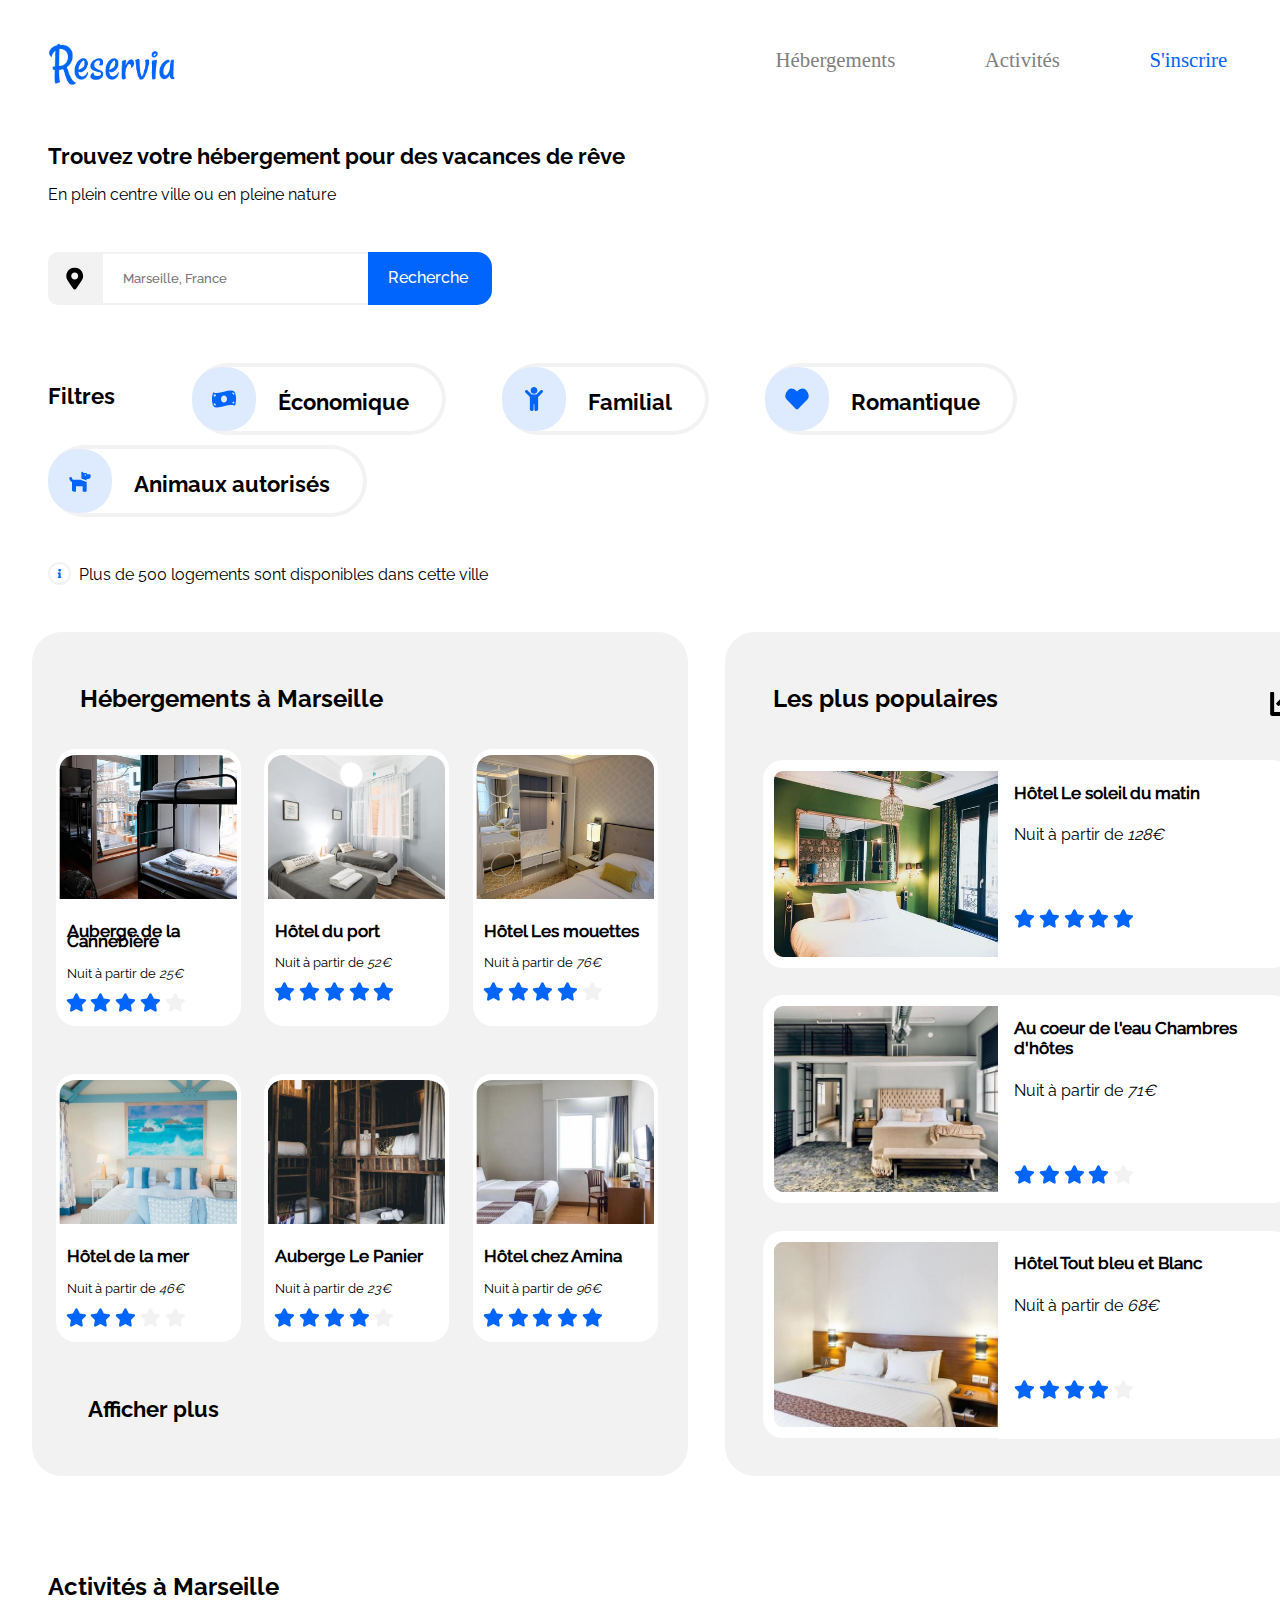
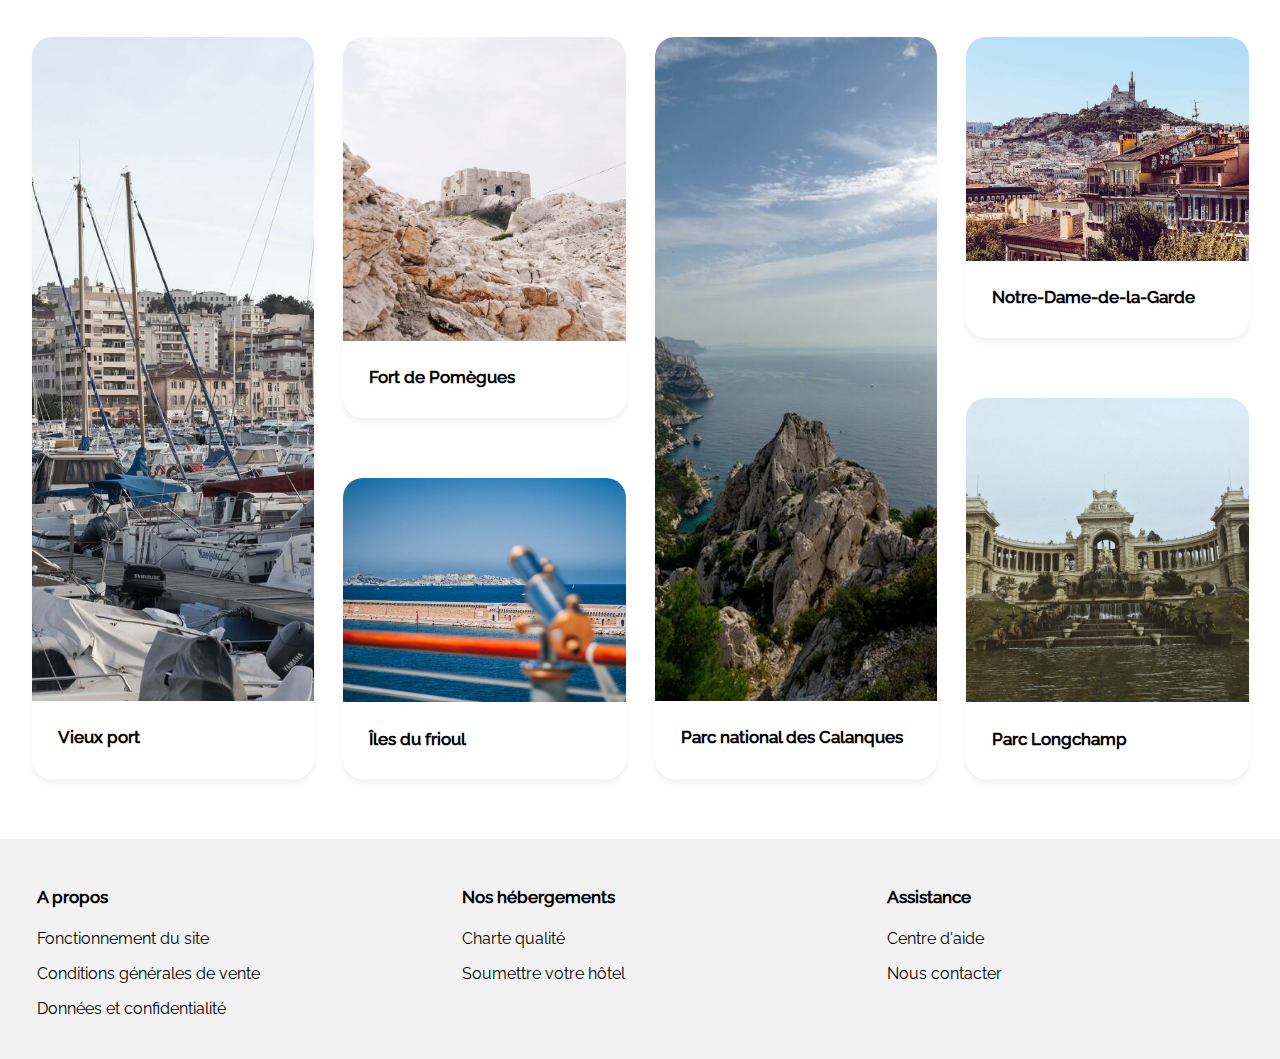
==== commit b798344e: "bug du téléphone" ====
--- a/index.html
+++ b/index.html
@@ -33,16 +33,22 @@
             <h1>Trouvez votre hébergement pour des vacances de rêve</h1>
             <p id="acceuil">En plein centre ville ou en pleine nature</p>
 
-            <form id="bouton_recherche" method="post" action="projet2.php">
-                <svg id="map_marker" aria-hidden="true" focusable="false" data-prefix="fas" data-icon="map-marker-alt" role="img" xmlns="http://www.w3.org/2000/svg" viewBox="0 0 384 512"><path fill="currentColor" d="M172.268 501.67C26.97 291.031 0 269.413 0 192 0 85.961 85.961 0 192 0s192 85.961 192 192c0 77.413-26.97 99.031-172.268 309.67-9.535 13.774-29.93 13.773-39.464 0zM192 272c44.183 0 80-35.817 80-80s-35.817-80-80-80-80 35.817-80 80 35.817 80 80 80z"></path></svg>
-                <div id="back">
-                    <input type="search" name="recherche" id="recherche" size="35" maxlength="100" />
-                    <label for="recherche">Recherche</label>
+            <form id="bouton_recherche_desktop" method="post" action="projet2.php">
+                <svg id="map_marker_desktop" aria-hidden="true" focusable="false" data-prefix="fas" data-icon="map-marker-alt" role="img" xmlns="http://www.w3.org/2000/svg" viewBox="0 0 384 512"><path fill="currentColor" d="M172.268 501.67C26.97 291.031 0 269.413 0 192 0 85.961 85.961 0 192 0s192 85.961 192 192c0 77.413-26.97 99.031-172.268 309.67-9.535 13.774-29.93 13.773-39.464 0zM192 272c44.183 0 80-35.817 80-80s-35.817-80-80-80-80 35.817-80 80 35.817 80 80 80z"></path></svg>
+                <div id="back_desktop">
+                    <input type="search" name="recherche" id="recherche_desktop" maxlength="100" placeholder="Marseille, France" />
+                    <label for="recherche_desktop">Recherche</label>
                 </div>
             </form>
 
+            <form id="bouton_recherche_téléphone" method="post" action="projet2.php">
+                <svg id="map_marker_telephone" aria-hidden="true" focusable="false" data-prefix="fas" data-icon="map-marker-alt" role="img" xmlns="http://www.w3.org/2000/svg" viewBox="0 0 384 512"><path fill="currentColor" d="M172.268 501.67C26.97 291.031 0 269.413 0 192 0 85.961 85.961 0 192 0s192 85.961 192 192c0 77.413-26.97 99.031-172.268 309.67-9.535 13.774-29.93 13.773-39.464 0zM192 272c44.183 0 80-35.817 80-80s-35.817-80-80-80-80 35.817-80 80 35.817 80 80 80z"></path></svg>
+                    <input type="search" name="recherche" id="recherche_telephone" size="20" maxlength="100" />
+                <svg id="loupe" aria-hidden="true" focusable="false" data-prefix="fas" data-icon="search"  role="img" xmlns="http://www.w3.org/2000/svg" viewBox="0 0 512 512"><path fill="currentColor" d="M505 442.7L405.3 343c-4.5-4.5-10.6-7-17-7H372c27.6-35.3 44-79.7 44-128C416 93.1 322.9 0 208 0S0 93.1 0 208s93.1 208 208 208c48.3 0 92.7-16.4 128-44v16.3c0 6.4 2.5 12.5 7 17l99.7 99.7c9.4 9.4 24.6 9.4 33.9 0l28.3-28.3c9.4-9.4 9.4-24.6.1-34zM208 336c-70.7 0-128-57.2-128-128 0-70.7 57.2-128 128-128 70.7 0 128 57.2 128 128 0 70.7-57.2 128-128 128z"></path></svg>
+            </form>
+
             <div id="filtre_desktop">
-                <h3>Filtres</h3>
+                <h3 id="titre_filtre_desktop">Filtres</h3>
 
                 <div class="aide">
                     <svg class="svg" aria-hidden="true" focusable="false" data-prefix="fas" data-icon="money-bill-wave" role="img" xmlns="http://www.w3.org/2000/svg" viewBox="0 0 640 512"><path fill="currentColor" d="M621.16 54.46C582.37 38.19 543.55 32 504.75 32c-123.17-.01-246.33 62.34-369.5 62.34-30.89 0-61.76-3.92-92.65-13.72-3.47-1.1-6.95-1.62-10.35-1.62C15.04 79 0 92.32 0 110.81v317.26c0 12.63 7.23 24.6 18.84 29.46C57.63 473.81 96.45 480 135.25 480c123.17 0 246.34-62.35 369.51-62.35 30.89 0 61.76 3.92 92.65 13.72 3.47 1.1 6.95 1.62 10.35 1.62 17.21 0 32.25-13.32 32.25-31.81V83.93c-.01-12.64-7.24-24.6-18.85-29.47zM48 132.22c20.12 5.04 41.12 7.57 62.72 8.93C104.84 170.54 79 192.69 48 192.69v-60.47zm0 285v-47.78c34.37 0 62.18 27.27 63.71 61.4-22.53-1.81-43.59-6.31-63.71-13.62zM320 352c-44.19 0-80-42.99-80-96 0-53.02 35.82-96 80-96s80 42.98 80 96c0 53.03-35.83 96-80 96zm272 27.78c-17.52-4.39-35.71-6.85-54.32-8.44 5.87-26.08 27.5-45.88 54.32-49.28v57.72zm0-236.11c-30.89-3.91-54.86-29.7-55.81-61.55 19.54 2.17 38.09 6.23 55.81 12.66v48.89z"></path></svg>
@@ -98,8 +104,8 @@
 
         </article> 
         <section>
-            <article id="article">
-                <div id="hebergements">
+            <article id="article_desktop">
+                <div id="hebergements_desktop">
                     <h2>Hébergements à Marseille</h2>
 
                     <div id="haut">
@@ -203,7 +209,109 @@
                     <h3 id="texte">Afficher plus</h3>
                 </div>
             </article>
-
+            <article id="article_tablette">
+                <div id="hebergements_tablette">
+                    <h3 class="titre_tablette">Hébergement à Marseille</h3>
+
+                    <div id="haut_tablette">
+                         <div class="ecart_haut">
+                            <a href=""><img class="imgs" src="Projet2-Reservia/images/hebergements/4_small/marcus-loke-WQJvWU_HZFo-unsplash.jpg" alt=""></a>
+                            <div class="banniere">
+                                <h4>Auberge de la Cannebière</h4>
+                                <p>Nuit à partir de <em>25€</em></p>
+                            </div>
+                            <div class="etoile">
+                                <svg aria-hidden="true" focusable="false" data-prefix="fas" data-icon="star" class="blue_star" role="img" xmlns="http://www.w3.org/2000/svg" viewBox="0 0 576 512"><path fill="currentColor" d="M259.3 17.8L194 150.2 47.9 171.5c-26.2 3.8-36.7 36.1-17.7 54.6l105.7 103-25 145.5c-4.5 26.3 23.2 46 46.4 33.7L288 439.6l130.7 68.7c23.2 12.2 50.9-7.4 46.4-33.7l-25-145.5 105.7-103c19-18.5 8.5-50.8-17.7-54.6L382 150.2 316.7 17.8c-11.7-23.6-45.6-23.9-57.4 0z"></path></svg>
+                                <svg aria-hidden="true" focusable="false" data-prefix="fas" data-icon="star" class="blue_star" role="img" xmlns="http://www.w3.org/2000/svg" viewBox="0 0 576 512"><path fill="currentColor" d="M259.3 17.8L194 150.2 47.9 171.5c-26.2 3.8-36.7 36.1-17.7 54.6l105.7 103-25 145.5c-4.5 26.3 23.2 46 46.4 33.7L288 439.6l130.7 68.7c23.2 12.2 50.9-7.4 46.4-33.7l-25-145.5 105.7-103c19-18.5 8.5-50.8-17.7-54.6L382 150.2 316.7 17.8c-11.7-23.6-45.6-23.9-57.4 0z"></path></svg>
+                                <svg aria-hidden="true" focusable="false" data-prefix="fas" data-icon="star" class="blue_star" role="img" xmlns="http://www.w3.org/2000/svg" viewBox="0 0 576 512"><path fill="currentColor" d="M259.3 17.8L194 150.2 47.9 171.5c-26.2 3.8-36.7 36.1-17.7 54.6l105.7 103-25 145.5c-4.5 26.3 23.2 46 46.4 33.7L288 439.6l130.7 68.7c23.2 12.2 50.9-7.4 46.4-33.7l-25-145.5 105.7-103c19-18.5 8.5-50.8-17.7-54.6L382 150.2 316.7 17.8c-11.7-23.6-45.6-23.9-57.4 0z"></path></svg>
+                                <svg aria-hidden="true" focusable="false" data-prefix="fas" data-icon="star" class="blue_star" role="img" xmlns="http://www.w3.org/2000/svg" viewBox="0 0 576 512"><path fill="currentColor" d="M259.3 17.8L194 150.2 47.9 171.5c-26.2 3.8-36.7 36.1-17.7 54.6l105.7 103-25 145.5c-4.5 26.3 23.2 46 46.4 33.7L288 439.6l130.7 68.7c23.2 12.2 50.9-7.4 46.4-33.7l-25-145.5 105.7-103c19-18.5 8.5-50.8-17.7-54.6L382 150.2 316.7 17.8c-11.7-23.6-45.6-23.9-57.4 0z"></path></svg>
+                                <svg aria-hidden="true" focusable="false" data-prefix="fas" data-icon="star" class="star" role="img" xmlns="http://www.w3.org/2000/svg" viewBox="0 0 576 512"><path fill="currentColor" d="M259.3 17.8L194 150.2 47.9 171.5c-26.2 3.8-36.7 36.1-17.7 54.6l105.7 103-25 145.5c-4.5 26.3 23.2 46 46.4 33.7L288 439.6l130.7 68.7c23.2 12.2 50.9-7.4 46.4-33.7l-25-145.5 105.7-103c19-18.5 8.5-50.8-17.7-54.6L382 150.2 316.7 17.8c-11.7-23.6-45.6-23.9-57.4 0z"></path></svg>
+                            </div>
+                        </div>
+
+                        <div class="ecart_haut">
+                            <a href=""><img class="imgs" src="Projet2-Reservia/images/hebergements/4_small/fred-kleber-gTbaxaVLvsg-unsplash.jpg" alt=""></a>
+                            <div class="banniere">
+                                <h4>Hôtel du port</h4>
+                                <p>Nuit à partir de <em>52€</em></p>
+                            </div>
+                            <div class="etoile">
+                                <svg aria-hidden="true" focusable="false" data-prefix="fas" data-icon="star" class="blue_star" role="img" xmlns="http://www.w3.org/2000/svg" viewBox="0 0 576 512"><path fill="currentColor" d="M259.3 17.8L194 150.2 47.9 171.5c-26.2 3.8-36.7 36.1-17.7 54.6l105.7 103-25 145.5c-4.5 26.3 23.2 46 46.4 33.7L288 439.6l130.7 68.7c23.2 12.2 50.9-7.4 46.4-33.7l-25-145.5 105.7-103c19-18.5 8.5-50.8-17.7-54.6L382 150.2 316.7 17.8c-11.7-23.6-45.6-23.9-57.4 0z"></path></svg>
+                                <svg aria-hidden="true" focusable="false" data-prefix="fas" data-icon="star" class="blue_star" role="img" xmlns="http://www.w3.org/2000/svg" viewBox="0 0 576 512"><path fill="currentColor" d="M259.3 17.8L194 150.2 47.9 171.5c-26.2 3.8-36.7 36.1-17.7 54.6l105.7 103-25 145.5c-4.5 26.3 23.2 46 46.4 33.7L288 439.6l130.7 68.7c23.2 12.2 50.9-7.4 46.4-33.7l-25-145.5 105.7-103c19-18.5 8.5-50.8-17.7-54.6L382 150.2 316.7 17.8c-11.7-23.6-45.6-23.9-57.4 0z"></path></svg>
+                                <svg aria-hidden="true" focusable="false" data-prefix="fas" data-icon="star" class="blue_star" role="img" xmlns="http://www.w3.org/2000/svg" viewBox="0 0 576 512"><path fill="currentColor" d="M259.3 17.8L194 150.2 47.9 171.5c-26.2 3.8-36.7 36.1-17.7 54.6l105.7 103-25 145.5c-4.5 26.3 23.2 46 46.4 33.7L288 439.6l130.7 68.7c23.2 12.2 50.9-7.4 46.4-33.7l-25-145.5 105.7-103c19-18.5 8.5-50.8-17.7-54.6L382 150.2 316.7 17.8c-11.7-23.6-45.6-23.9-57.4 0z"></path></svg>
+                                <svg aria-hidden="true" focusable="false" data-prefix="fas" data-icon="star" class="blue_star" role="img" xmlns="http://www.w3.org/2000/svg" viewBox="0 0 576 512"><path fill="currentColor" d="M259.3 17.8L194 150.2 47.9 171.5c-26.2 3.8-36.7 36.1-17.7 54.6l105.7 103-25 145.5c-4.5 26.3 23.2 46 46.4 33.7L288 439.6l130.7 68.7c23.2 12.2 50.9-7.4 46.4-33.7l-25-145.5 105.7-103c19-18.5 8.5-50.8-17.7-54.6L382 150.2 316.7 17.8c-11.7-23.6-45.6-23.9-57.4 0z"></path></svg>
+                                <svg aria-hidden="true" focusable="false" data-prefix="fas" data-icon="star" class="blue_star" role="img" xmlns="http://www.w3.org/2000/svg" viewBox="0 0 576 512"><path fill="currentColor" d="M259.3 17.8L194 150.2 47.9 171.5c-26.2 3.8-36.7 36.1-17.7 54.6l105.7 103-25 145.5c-4.5 26.3 23.2 46 46.4 33.7L288 439.6l130.7 68.7c23.2 12.2 50.9-7.4 46.4-33.7l-25-145.5 105.7-103c19-18.5 8.5-50.8-17.7-54.6L382 150.2 316.7 17.8c-11.7-23.6-45.6-23.9-57.4 0z"></path></svg>
+                            </div>
+                        </div>
+                    </div>
+
+                    <div id="milieu">
+                        <div class="ecart_milieu">
+                            <a href=""><img class="imgs" src="Projet2-Reservia/images/hebergements/4_small/reisetopia-B8WIgxA_PFU-unsplash.jpg" alt=""></a>
+                            <div class="banniere">
+                                <h4>Hôtel Les mouettes</h4>
+                                <p>Nuit à partir de <em>76€</em></p>
+                            </div>
+                            <div class="etoile">
+                                <svg aria-hidden="true" focusable="false" data-prefix="fas" data-icon="star" class="blue_star" role="img" xmlns="http://www.w3.org/2000/svg" viewBox="0 0 576 512"><path fill="currentColor" d="M259.3 17.8L194 150.2 47.9 171.5c-26.2 3.8-36.7 36.1-17.7 54.6l105.7 103-25 145.5c-4.5 26.3 23.2 46 46.4 33.7L288 439.6l130.7 68.7c23.2 12.2 50.9-7.4 46.4-33.7l-25-145.5 105.7-103c19-18.5 8.5-50.8-17.7-54.6L382 150.2 316.7 17.8c-11.7-23.6-45.6-23.9-57.4 0z"></path></svg>
+                                <svg aria-hidden="true" focusable="false" data-prefix="fas" data-icon="star" class="blue_star" role="img" xmlns="http://www.w3.org/2000/svg" viewBox="0 0 576 512"><path fill="currentColor" d="M259.3 17.8L194 150.2 47.9 171.5c-26.2 3.8-36.7 36.1-17.7 54.6l105.7 103-25 145.5c-4.5 26.3 23.2 46 46.4 33.7L288 439.6l130.7 68.7c23.2 12.2 50.9-7.4 46.4-33.7l-25-145.5 105.7-103c19-18.5 8.5-50.8-17.7-54.6L382 150.2 316.7 17.8c-11.7-23.6-45.6-23.9-57.4 0z"></path></svg>
+                                <svg aria-hidden="true" focusable="false" data-prefix="fas" data-icon="star" class="blue_star" role="img" xmlns="http://www.w3.org/2000/svg" viewBox="0 0 576 512"><path fill="currentColor" d="M259.3 17.8L194 150.2 47.9 171.5c-26.2 3.8-36.7 36.1-17.7 54.6l105.7 103-25 145.5c-4.5 26.3 23.2 46 46.4 33.7L288 439.6l130.7 68.7c23.2 12.2 50.9-7.4 46.4-33.7l-25-145.5 105.7-103c19-18.5 8.5-50.8-17.7-54.6L382 150.2 316.7 17.8c-11.7-23.6-45.6-23.9-57.4 0z"></path></svg>
+                                <svg aria-hidden="true" focusable="false" data-prefix="fas" data-icon="star" class="blue_star" role="img" xmlns="http://www.w3.org/2000/svg" viewBox="0 0 576 512"><path fill="currentColor" d="M259.3 17.8L194 150.2 47.9 171.5c-26.2 3.8-36.7 36.1-17.7 54.6l105.7 103-25 145.5c-4.5 26.3 23.2 46 46.4 33.7L288 439.6l130.7 68.7c23.2 12.2 50.9-7.4 46.4-33.7l-25-145.5 105.7-103c19-18.5 8.5-50.8-17.7-54.6L382 150.2 316.7 17.8c-11.7-23.6-45.6-23.9-57.4 0z"></path></svg>
+                                <svg aria-hidden="true" focusable="false" data-prefix="fas" data-icon="star" class="star" role="img" xmlns="http://www.w3.org/2000/svg" viewBox="0 0 576 512"><path fill="currentColor" d="M259.3 17.8L194 150.2 47.9 171.5c-26.2 3.8-36.7 36.1-17.7 54.6l105.7 103-25 145.5c-4.5 26.3 23.2 46 46.4 33.7L288 439.6l130.7 68.7c23.2 12.2 50.9-7.4 46.4-33.7l-25-145.5 105.7-103c19-18.5 8.5-50.8-17.7-54.6L382 150.2 316.7 17.8c-11.7-23.6-45.6-23.9-57.4 0z"></path></svg>
+                            </div>
+                        </div>
+
+                        <div class="ecart_milieu">
+                            <a href=""><img class="imgs" src="Projet2-Reservia/images/hebergements/4_small/annie-spratt-Eg1qcIitAuA-unsplash.jpg" alt=""></a>
+                            <div class="banniere">
+                                <h4>Auberge Le Panier</h4>
+                                <p>Nuit à partir de <em>23€</em></p>
+                            </div>
+                            <div class="etoile">
+                                <svg aria-hidden="true" focusable="false" data-prefix="fas" data-icon="star" class="blue_star" role="img" xmlns="http://www.w3.org/2000/svg" viewBox="0 0 576 512"><path fill="currentColor" d="M259.3 17.8L194 150.2 47.9 171.5c-26.2 3.8-36.7 36.1-17.7 54.6l105.7 103-25 145.5c-4.5 26.3 23.2 46 46.4 33.7L288 439.6l130.7 68.7c23.2 12.2 50.9-7.4 46.4-33.7l-25-145.5 105.7-103c19-18.5 8.5-50.8-17.7-54.6L382 150.2 316.7 17.8c-11.7-23.6-45.6-23.9-57.4 0z"></path></svg>
+                                <svg aria-hidden="true" focusable="false" data-prefix="fas" data-icon="star" class="blue_star" role="img" xmlns="http://www.w3.org/2000/svg" viewBox="0 0 576 512"><path fill="currentColor" d="M259.3 17.8L194 150.2 47.9 171.5c-26.2 3.8-36.7 36.1-17.7 54.6l105.7 103-25 145.5c-4.5 26.3 23.2 46 46.4 33.7L288 439.6l130.7 68.7c23.2 12.2 50.9-7.4 46.4-33.7l-25-145.5 105.7-103c19-18.5 8.5-50.8-17.7-54.6L382 150.2 316.7 17.8c-11.7-23.6-45.6-23.9-57.4 0z"></path></svg>
+                                <svg aria-hidden="true" focusable="false" data-prefix="fas" data-icon="star" class="blue_star" role="img" xmlns="http://www.w3.org/2000/svg" viewBox="0 0 576 512"><path fill="currentColor" d="M259.3 17.8L194 150.2 47.9 171.5c-26.2 3.8-36.7 36.1-17.7 54.6l105.7 103-25 145.5c-4.5 26.3 23.2 46 46.4 33.7L288 439.6l130.7 68.7c23.2 12.2 50.9-7.4 46.4-33.7l-25-145.5 105.7-103c19-18.5 8.5-50.8-17.7-54.6L382 150.2 316.7 17.8c-11.7-23.6-45.6-23.9-57.4 0z"></path></svg>
+                                <svg aria-hidden="true" focusable="false" data-prefix="fas" data-icon="star" class="star" role="img" xmlns="http://www.w3.org/2000/svg" viewBox="0 0 576 512"><path fill="currentColor" d="M259.3 17.8L194 150.2 47.9 171.5c-26.2 3.8-36.7 36.1-17.7 54.6l105.7 103-25 145.5c-4.5 26.3 23.2 46 46.4 33.7L288 439.6l130.7 68.7c23.2 12.2 50.9-7.4 46.4-33.7l-25-145.5 105.7-103c19-18.5 8.5-50.8-17.7-54.6L382 150.2 316.7 17.8c-11.7-23.6-45.6-23.9-57.4 0z"></path></svg>
+                                <svg aria-hidden="true" focusable="false" data-prefix="fas" data-icon="star" class="star" role="img" xmlns="http://www.w3.org/2000/svg" viewBox="0 0 576 512"><path fill="currentColor" d="M259.3 17.8L194 150.2 47.9 171.5c-26.2 3.8-36.7 36.1-17.7 54.6l105.7 103-25 145.5c-4.5 26.3 23.2 46 46.4 33.7L288 439.6l130.7 68.7c23.2 12.2 50.9-7.4 46.4-33.7l-25-145.5 105.7-103c19-18.5 8.5-50.8-17.7-54.6L382 150.2 316.7 17.8c-11.7-23.6-45.6-23.9-57.4 0z"></path></svg>
+                            </div>
+                        </div>
+                    </div>
+                        
+                    <div id="bas_tablette">
+                        <div class="ecart_bas">
+                            <a href=""><img class="imgs" src="Projet2-Reservia/images/hebergements/4_small/nicate-lee-kT-ZyaiwBe0-unsplash.jpg" alt=""></a>
+                            <div class="banniere">
+                                <h4>Hôtel de la mer</h4>
+                                <p>Nuit à partir de <em>46€</em></p>
+                            </div>
+                            <div class="etoile">
+                                <svg aria-hidden="true" focusable="false" data-prefix="fas" data-icon="star" class="blue_star" role="img" xmlns="http://www.w3.org/2000/svg" viewBox="0 0 576 512"><path fill="currentColor" d="M259.3 17.8L194 150.2 47.9 171.5c-26.2 3.8-36.7 36.1-17.7 54.6l105.7 103-25 145.5c-4.5 26.3 23.2 46 46.4 33.7L288 439.6l130.7 68.7c23.2 12.2 50.9-7.4 46.4-33.7l-25-145.5 105.7-103c19-18.5 8.5-50.8-17.7-54.6L382 150.2 316.7 17.8c-11.7-23.6-45.6-23.9-57.4 0z"></path></svg>
+                                <svg aria-hidden="true" focusable="false" data-prefix="fas" data-icon="star" class="blue_star" role="img" xmlns="http://www.w3.org/2000/svg" viewBox="0 0 576 512"><path fill="currentColor" d="M259.3 17.8L194 150.2 47.9 171.5c-26.2 3.8-36.7 36.1-17.7 54.6l105.7 103-25 145.5c-4.5 26.3 23.2 46 46.4 33.7L288 439.6l130.7 68.7c23.2 12.2 50.9-7.4 46.4-33.7l-25-145.5 105.7-103c19-18.5 8.5-50.8-17.7-54.6L382 150.2 316.7 17.8c-11.7-23.6-45.6-23.9-57.4 0z"></path></svg>
+                                <svg aria-hidden="true" focusable="false" data-prefix="fas" data-icon="star" class="blue_star" role="img" xmlns="http://www.w3.org/2000/svg" viewBox="0 0 576 512"><path fill="currentColor" d="M259.3 17.8L194 150.2 47.9 171.5c-26.2 3.8-36.7 36.1-17.7 54.6l105.7 103-25 145.5c-4.5 26.3 23.2 46 46.4 33.7L288 439.6l130.7 68.7c23.2 12.2 50.9-7.4 46.4-33.7l-25-145.5 105.7-103c19-18.5 8.5-50.8-17.7-54.6L382 150.2 316.7 17.8c-11.7-23.6-45.6-23.9-57.4 0z"></path></svg>
+                                <svg aria-hidden="true" focusable="false" data-prefix="fas" data-icon="star" class="blue_star" role="img" xmlns="http://www.w3.org/2000/svg" viewBox="0 0 576 512"><path fill="currentColor" d="M259.3 17.8L194 150.2 47.9 171.5c-26.2 3.8-36.7 36.1-17.7 54.6l105.7 103-25 145.5c-4.5 26.3 23.2 46 46.4 33.7L288 439.6l130.7 68.7c23.2 12.2 50.9-7.4 46.4-33.7l-25-145.5 105.7-103c19-18.5 8.5-50.8-17.7-54.6L382 150.2 316.7 17.8c-11.7-23.6-45.6-23.9-57.4 0z"></path></svg>
+                                <svg aria-hidden="true" focusable="false" data-prefix="fas" data-icon="star" class="star" role="img" xmlns="http://www.w3.org/2000/svg" viewBox="0 0 576 512"><path fill="currentColor" d="M259.3 17.8L194 150.2 47.9 171.5c-26.2 3.8-36.7 36.1-17.7 54.6l105.7 103-25 145.5c-4.5 26.3 23.2 46 46.4 33.7L288 439.6l130.7 68.7c23.2 12.2 50.9-7.4 46.4-33.7l-25-145.5 105.7-103c19-18.5 8.5-50.8-17.7-54.6L382 150.2 316.7 17.8c-11.7-23.6-45.6-23.9-57.4 0z"></path></svg>
+                            </div>
+                        </div>
+
+                        <div class="ecart_bas">
+                            <a href=""><img class="imgs" src="Projet2-Reservia/images/hebergements/4_small/febrian-zakaria-M6S1WvfW68A-unsplash.jpg" alt=""></a>
+                            <div class="banniere">
+                                <h4>Hôtel chez Amina</h4>
+                                <p>Nuit à partir de <em>96€</em></p>
+                            </div>
+                            <div class="etoile">
+                                <svg aria-hidden="true" focusable="false" data-prefix="fas" data-icon="blue_star" class="blue_star" role="img" xmlns="http://www.w3.org/2000/svg" viewBox="0 0 576 512"><path fill="currentColor" d="M259.3 17.8L194 150.2 47.9 171.5c-26.2 3.8-36.7 36.1-17.7 54.6l105.7 103-25 145.5c-4.5 26.3 23.2 46 46.4 33.7L288 439.6l130.7 68.7c23.2 12.2 50.9-7.4 46.4-33.7l-25-145.5 105.7-103c19-18.5 8.5-50.8-17.7-54.6L382 150.2 316.7 17.8c-11.7-23.6-45.6-23.9-57.4 0z"></path></svg>
+                                <svg aria-hidden="true" focusable="false" data-prefix="fas" data-icon="blue_star" class="blue_star" role="img" xmlns="http://www.w3.org/2000/svg" viewBox="0 0 576 512"><path fill="currentColor" d="M259.3 17.8L194 150.2 47.9 171.5c-26.2 3.8-36.7 36.1-17.7 54.6l105.7 103-25 145.5c-4.5 26.3 23.2 46 46.4 33.7L288 439.6l130.7 68.7c23.2 12.2 50.9-7.4 46.4-33.7l-25-145.5 105.7-103c19-18.5 8.5-50.8-17.7-54.6L382 150.2 316.7 17.8c-11.7-23.6-45.6-23.9-57.4 0z"></path></svg>
+                                <svg aria-hidden="true" focusable="false" data-prefix="fas" data-icon="blue_star" class="blue_star" role="img" xmlns="http://www.w3.org/2000/svg" viewBox="0 0 576 512"><path fill="currentColor" d="M259.3 17.8L194 150.2 47.9 171.5c-26.2 3.8-36.7 36.1-17.7 54.6l105.7 103-25 145.5c-4.5 26.3 23.2 46 46.4 33.7L288 439.6l130.7 68.7c23.2 12.2 50.9-7.4 46.4-33.7l-25-145.5 105.7-103c19-18.5 8.5-50.8-17.7-54.6L382 150.2 316.7 17.8c-11.7-23.6-45.6-23.9-57.4 0z"></path></svg>
+                                <svg aria-hidden="true" focusable="false" data-prefix="fas" data-icon="blue_star" class="blue_star" role="img" xmlns="http://www.w3.org/2000/svg" viewBox="0 0 576 512"><path fill="currentColor" d="M259.3 17.8L194 150.2 47.9 171.5c-26.2 3.8-36.7 36.1-17.7 54.6l105.7 103-25 145.5c-4.5 26.3 23.2 46 46.4 33.7L288 439.6l130.7 68.7c23.2 12.2 50.9-7.4 46.4-33.7l-25-145.5 105.7-103c19-18.5 8.5-50.8-17.7-54.6L382 150.2 316.7 17.8c-11.7-23.6-45.6-23.9-57.4 0z"></path></svg>
+                                <svg aria-hidden="true" focusable="false" data-prefix="fas" data-icon="blue_star" class="blue_star" role="img" xmlns="http://www.w3.org/2000/svg" viewBox="0 0 576 512"><path fill="currentColor" d="M259.3 17.8L194 150.2 47.9 171.5c-26.2 3.8-36.7 36.1-17.7 54.6l105.7 103-25 145.5c-4.5 26.3 23.2 46 46.4 33.7L288 439.6l130.7 68.7c23.2 12.2 50.9-7.4 46.4-33.7l-25-145.5 105.7-103c19-18.5 8.5-50.8-17.7-54.6L382 150.2 316.7 17.8c-11.7-23.6-45.6-23.9-57.4 0z"></path></svg>
+                            </div>
+                        </div>
+                    </div>
+
+                    <h3 class="titre_tablette">Afficher plus</h3>
+                </div>
+            </article>
             <article id="aside">
 
                 <div id="populaire">
@@ -269,7 +377,7 @@
             </div>
 
 
-            <div>
+            <div class="div">
                 <div class="moyenne_image_et_moyenne_banniere">
                     <a href=""><img class="moyenne_image" src="Projet2-Reservia/images/activites/3_medium/paul-hermann-QFTrLdQIRhI-unsplash.jpg" alt=""></a>
                     <div class="banniere_moyenne_image">
@@ -293,7 +401,7 @@
                 </div>
             </div>
 
-            <div>
+            <div class="div">
                 <div class="petite_image_et_petite_banniere">
                     <a href=""><img class="petite_image" src="Projet2-Reservia/images/activites/3_medium/florian-wehde-xW9e8gdotxI-unsplash.jpg" alt=""></a>
                     <div class="banniere_petite_image">
@@ -305,6 +413,57 @@
                     <a href=""><img class="moyenne_image" src="Projet2-Reservia/images/activites/3_medium/lena-paulin-wH2-EJoDcV0-unsplash.jpg" alt=""></a>
                     <div class="banniere_moyenne_image">
                         <h4>Parc Longchamp</h4>
+                    </div>
+                </div>
+
+            </div>
+
+        </article>
+        <article id="activite_marseille_tablette">
+
+            <div class="grande_image_et_grande_banniere">
+                <a href=""><img class="grande_image" src="Projet2-Reservia/images/activites/3_medium/reno-laithienne-QUgJhdY5Fyk-unsplash.jpg" alt=""></a>
+                <div class="banniere_grande_image">
+                    <h4>Vieux port</h4>
+                </div>
+            </div>
+
+            <div class="activite_marseille_flex">
+                <div class="moyenne_image_et_moyenne_banniere">
+                    <a href=""><img class="moyenne_image" src="Projet2-Reservia/images/activites/3_medium/paul-hermann-QFTrLdQIRhI-unsplash.jpg" alt=""></a>
+                    <div class="banniere_moyenne_image">
+                        <h4>Fort de Pomègues</h4>
+                    </div>
+                </div>
+
+                <div class="petite_image_et_petite_banniere">
+                    <a href=""><img class="petite_image" src="Projet2-Reservia/images/activites/3_medium/kevin-hikari-rV_Qd1l-VXg-unsplash.jpg" alt=""></a>
+                    <div class="banniere_petite_image">
+                        <h4>Îles du frioul</h4>
+                    </div>
+                </div>
+
+            </div>
+
+            <div class="grande_image_et_grande_banniere">
+                <a href=""><img class="grande_image" src="Projet2-Reservia/images/activites/3_medium/kilyan-sockalingum-NR8-cBCN3aI-unsplash.jpg" alt=""></a>
+                <div class="banniere_grande_image">
+                    <h4>Parc national des Calanques</h4>
+                </div>
+            </div>
+
+            <div class="activite_marseille_flex">
+                <div class="moyenne_image_et_moyenne_banniere">
+                    <a href=""><img class="moyenne_image" src="Projet2-Reservia/images/activites/3_medium/florian-wehde-xW9e8gdotxI-unsplash.jpg" alt=""></a>
+                    <div class="banniere_moyenne_image">
+                        <h4>Fort de Pomègues</h4>
+                    </div>
+                </div>
+
+                <div class="petite_image_et_petite_banniere">
+                    <a href=""><img class="petite_image" src="Projet2-Reservia/images/activites/3_medium/lena-paulin-wH2-EJoDcV0-unsplash.jpg" alt=""></a>
+                    <div class="banniere_petite_image">
+                        <h4>Îles du frioul</h4>
                     </div>
                 </div>
 
--- a/index.css
+++ b/index.css
@@ -51,7 +51,7 @@
 
 /*media queries desktop*/
 
-@media screen and (min-width: 376px)
+@media screen and (min-width: 1024px)
 {
 
 /*header*/
@@ -115,18 +115,32 @@
 
 /*Bouton recherche*/
 
-#bouton_recherche{
+#bouton_recherche_desktop{
     display: flex;
     margin-top: 2em;
 }
 
-#map_marker{
-    width: 1em;
-    height: 1em;
-    padding: 0.7em;
-    margin-top: 0.98em;
+#bouton_recherche_téléphone{
+    display: none;
+}
+
+#map_marker_desktop{
+    width: 1.4em;
+    height: 1.4em;
+    padding: 0.97em;
+    margin-top: 1em;
     background-color: #f2f2f2;
     border-radius: 10px 0px 0px 10px;
+}
+
+#recherche_desktop{
+    width: 20em;
+    height: 4em;
+    padding: 5px;
+    padding-left: 20px;
+    outline: none;
+    border: 0.2em solid  #f2f2f2;
+    border-right: none;
 }
 
 input{
@@ -134,9 +148,9 @@
     font-family: 'medium';
 }
 
-#back{
+#back_desktop{
     background-color:#0065FC;
-    height: 2.3em;
+    height: 3.3em;
     margin-top: 1em;
     padding-right: 1.5em;    
     border-radius: 0px 15px 15px 0px;
@@ -144,7 +158,7 @@
 
 label{
     font-family: 'medium';
-    padding-left: 1.5em;
+    padding-left: 1em;
     color: white;
 }
 
@@ -152,6 +166,7 @@
 
 #filtre_desktop{
     display: flex;
+    flex-flow: row wrap;
     margin-top: 3em;
 }
 
@@ -159,9 +174,15 @@
     display: none;
 }
 
+#titre_filtre_desktop{
+    margin-top: 30px;
+    margin-right: 3.5em;
+}
+
 .aide{
     display: flex;
-    margin-left: 3.5em;
+    margin-top: 10px;
+    margin-right: 3.5em;
     height: 4em;
     border-radius: 40px;
     border-top: 4px #f2f2f2 solid;
@@ -175,7 +196,7 @@
 
 #aide_desktop{
     display: flex;
-    margin-left: 3.5em;
+    margin-top: 10px;
     min-width: 18em;
     height: 4em;
     border-radius: 40px;
@@ -222,13 +243,19 @@
 
 /*arrière plan pour hébergement à marseille*/
 
-#article{
+#article_desktop{
     background-color: #f2f2f2;
     margin-top: 2em;
-    margin-left: 3em;
+    margin-left: 2.5%;
+    margin-right: 2.9%;
     border-radius: 30px;
-    width: 70em;
-    padding:  2em 0em;
+    width: 58.8%;
+    min-width: 41em;
+    padding:  2.5% 0%;
+}
+
+#article_tablette{
+    display: none;
 }
 
 article h2{
@@ -242,19 +269,21 @@
 /*hébergement à marseille*/
 
 .imgs{
-    width: 19em;
+    width: 96%;
     height: 9em;
     border-radius: 20px 20px  0px 0px;
-    border-left: 6px white solid;
-    border-right: 6px white solid;
     border-top: 6px white solid;
+    padding-left: 2%;
     object-fit: cover;
+    padding-left: 2%;
 }
 
 .ecart_haut, .ecart_bas{
     background-color:white;
     border-radius: 20px;
-    margin-left: 2.525em;
+    margin-left: 3.6%;
+    width: 28.2%;
+    min-width: 11.5em;
 }
 
 .ecart_haut{
@@ -263,7 +292,7 @@
 }
 
 .ecart_bas{
-    margin-bottom: 3em;
+    margin-bottom: 2em;
 }
 
 .banniere{
@@ -298,9 +327,10 @@
 #aside{
     background-color: #f2f2f2;
     margin-top: 2em;
-    margin-right: 3em;
+    margin-right: 2.5%;
     border-radius: 30px;
-    width: 40em;
+    width: 33.6%;
+    min-width: 37.80em;
     padding-top: 2em;
 }
 
@@ -313,7 +343,7 @@
 #chart{
     width: 2em;
     height: 2em;
-    margin-left: 19.5em;
+    padding-left: 45%;
     margin-top: 1.5em;
 }
 
@@ -321,14 +351,14 @@
     display: flex;
     height: 13em;
     margin-top: 1.7em;
-    margin-left: 2.5em;
-    margin-right: 2.5em;
+    margin-left: 6.25%;
+    margin-right: 6.25%;
 }
 
 .imgs_populaire{
     object-fit: cover;
     width: 14em;
-    height: 11.6em;
+    height: 89.2%;
     border-radius: 20px 0px 0px 20px;
     border-left: 0.7em white solid;
     border-bottom: 0.7em white solid;
@@ -337,14 +367,14 @@
 
 .banniere_populaire
 {
-    width: 18.3em;
+    width: 80%;
     background-color: white;
     border-radius: 0px 20px 20px 0px; 
     padding: 0em 1em;
 }
 
 .etoile_populaire, #etoile_populaire{
-    margin-top: 4.5em;
+    margin-top: 4em;
 }
 
 /*hébergement + les plus populaires*/
@@ -352,13 +382,16 @@
 section{
     display: flex;
     margin-bottom: 3em;
-    justify-content: space-between;
 }
 
 /*Activités à Marseille*/
 
 #activite_marseille{
     display: flex;
+}
+
+#activite_marseille_tablette{
+    display: none;
 }
 
 #ancre_activite{
@@ -369,50 +402,54 @@
 /*images "activités à Marseille"*/
 
 .grande_image_et_grande_banniere{
-    margin-left: 2.25em;
-    margin-right: 2.25em;
+    margin-left: 1.89%;
+    margin-right: 1.89%;
+    width: 22%;
+    min-width: 15.4em;
 }
 
 .grande_image{
-    width: 26em;
+    width: 100%;
     height: 41.5em;
     object-fit: cover;
     border-radius: 20px 20px 0px 0px;
 }
 
 #grande_image_et_grande_banniere{
-    margin-left: 3em;
-    margin-right: 2.25em;
+    margin-left: 2.52%;
+    margin-right: 1.89%;
+    width: 22%;
+    min-width: 15.4em;
 }
 
 #grande_image{
-    width: 26em;
+    width: 100%;
     height: 41.5em;
     object-fit: cover;
     border-radius: 20px 20px 0px 0px;
 }
 
 .moyenne_image_et_moyenne_banniere{
-    margin-left: 2em;
-    margin-right: 2em;
+    margin-left: 1.68%;
+    margin-right: 1.68%;
     padding-bottom: 0.5em;
 }
 
 .moyenne_image{
-    width: 24em;
+    width: 100%;
     height: 19em;
     object-fit: cover;
     border-radius: 20px 20px 0px 0px;
 }
 
 .petite_image_et_petite_banniere{
-    margin-left: 2em;
-    margin-right: 2em;
+    margin-left: 1.68%;
+    margin-right: 1.68%;
     padding-bottom: 0.5em;
 }
 
 .petite_image{
-    width: 24em;
+    width: 100%;
     height: 14em;
     object-fit: cover;
     border-radius: 20px 20px 0px 0px;   
@@ -430,11 +467,16 @@
     box-shadow: 0px 5px 5px #f2f2f2;
 }
 
+.div{    
+    width: 22.9%;
+    min-width: 16.45em;
+}
+
 /*footer*/
 
 footer{
     background-color: #f2f2f2;
-    width: 100%;
+    min-width: 69.375em;
 }
 
 #bas_de_page{
@@ -444,26 +486,32 @@
 }
 
 #a_propos{
-    width: 35em;
-    padding-left: 4em;
+    width: 29%;
+    padding-left: 2.9%;
 }
 
 #nos_hebergements{
-    width: 35em;
-    padding-left: 5em;
+    width: 29%;
+    padding-left: 4.2%;
 }
 
 #assistance{
-    width: 35em;
-    padding-left: 5em;
+    width: 29%;
+    padding-left: 4.2%;
 }
 }
 
 
 /*media queries*/
 
-@media screen and (max-width: 375px)
+@media screen and (max-width: 425px)
 {
+
+/*body*/
+body{
+    padding-top: 2em;
+    margin: 0px;
+}
 
 /*écriture téléphone*/
 h1{
@@ -499,7 +547,7 @@
     width: 130px;
     height: 65px;
     position: absolute;
-    top: 0px;
+    top: 1.7em;
     left: 0px;
 }
 
@@ -509,11 +557,6 @@
 
 /*nav*/
 
-nav{
-    width: 375px;
-    
-}
-
 #nav_telephone{
     display: flex;
 }
@@ -524,7 +567,7 @@
 }
 
 #nav_top{
-    margin-left: 240px;
+    margin-left: 61.3%;
 }
 
 #nav_bottom_left{
@@ -533,7 +576,7 @@
 
 #nav_bottom{
     margin-top: 40px;
-    margin-left: 90px;
+    margin-left: 80px;
 }
 
 nav li{
@@ -548,37 +591,47 @@
 
 /*Bouton recherche*/
 
-#bouton_recherche{
-    display: flex;
-    margin-top: 25px;
-}
-
-#map_marker{
-    width: 20.8px;
-    height: 20.8px;
-    padding: 8px;
+#bouton_recherche_desktop{
+    display: none;
+}
+
+#bouton_recherche_téléphone{
+    display: flex;
+    margin-top: 1.6em;
+}
+
+#map_marker_telephone{
+    width: 1.35em;
+    height: 1.35em;
+    padding: 0.6em;
     margin-top: 15px;
     background-color: #f2f2f2;
     border-radius: 10px 0px 0px 10px;
 }
 
+#recherche_telephone{
+    width: 15em;
+    height: 3em;
+    padding: 5px;
+    outline: none;
+    border: 0.2em solid  #f2f2f2;
+    border-right: none;
+    margin-top: 15px;
+}
+
 input{
     height: 2.6em;
     font-family: 'medium';
 }
 
-#back{
-    background-color:#0065FC;
-    height: 34.56px;
-    margin-top: 16px;
-    padding-right: 16px;    
-    border-radius: 0px 15px 15px 0px;
-}
-
-label{
-    font-family: 'medium';
-    padding-left: 1.5em;
+#loupe{
+    width: 1.35em;
+    height: 1.35em;
+    padding: 0.6em;
+    margin-top: 15px;
+    background-color:  #0065fc;
     color: white;
+    border-radius: 10px;
 }
 
 /*en-tête*/
@@ -593,7 +646,7 @@
 }
 
 #en_tete{
-    width: 375px;
+    margin-left: 1.5%;
 }
 
 #icone_filtre{
@@ -606,6 +659,7 @@
     height: 52px;
     margin-bottom: 1em;
     padding-right: 10px;
+    margin-right: 10px;
     border-radius: 45px;
     border: 3px #f2f2f2 solid;
 }
@@ -615,7 +669,7 @@
     height: 52px;
     margin-bottom: 1em;
     padding-right: 10px;
-    margin-left: 10px;
+    margin-right: 10px;
     border-radius: 45px;
     border: 3px #f2f2f2 solid;
 }
@@ -661,16 +715,19 @@
     margin-bottom: 35px;
 }
 
-#article{
-    width: 365px;
+#article_desktop{
     margin: 5px;
     margin-top: 35px;
 }
 
+#article_tablette{
+    display: none;
+}
+
 /*hébergement à marseille*/
 
 .imgs{
-    width: 353px;
+    width: 96%;
     height: 10em;
     border-radius: 20px 20px  0px 0px;
     border-left: 6px white solid;
@@ -684,6 +741,8 @@
     border-radius: 20px;
     margin-bottom: 1.5em;
     box-shadow: 0px 5px 5px;
+    width: 97%;
+    margin-left: 1.5%;
 }
 
 .ecart_haut{
@@ -716,8 +775,7 @@
 /*arrière plan pour "les plus populaires"*/
 
 #aside{
-    width: 365px;
-    padding: 5px;
+    width: 100%;
     padding-bottom: 4em;
     margin-top: 35px;
     background-color: #f2f2f2;
@@ -730,24 +788,26 @@
 }
 
 #chart{
-    width: 7%;
-    height: 7%;
-    margin-left: 110px;
-    margin-top: 5%;
+    width: 2em;
+    height: 2em;
+    margin-left: 27%;
+    margin-top: 1em;
 }
 
 
 .div_populaire{
     display: flex;
+    height: 10.5em;
     margin-top: 2em;
+    margin-right: 6%;
+    margin-left: 6%;
     box-shadow: 0px 5px 5px;
     border-radius: 20px;
-    height: 168px;
 }
 
 .imgs_populaire{
-    width: 146px;
-    height: 150px;
+    width: 9.125em;
+    height: 9.375em;
     border-radius: 20px 0px 0px 20px;
     border-left: 9px white solid;
     border-bottom: 9px white solid;
@@ -757,8 +817,8 @@
 
 .banniere_populaire
 {
-    width: 224px;
-    height: 168px;
+    width: 80%;
+    height: 10.5em;
     background-color: white;
     color:black;
     border-radius: 0px 20px 20px 0px; 
@@ -766,20 +826,24 @@
 }
 
 .etoile_populaire{
-    margin-top: 64px;
+    margin-top: 35px;
 }
 
 #etoile_populaire{
-    margin-top: 43px;
+    margin-top: 35px;
 }
 
 /*Activités à Marseille*/
 
 #activite_marseille{
-    width: 365px;
+    width: 100%;
     padding-left: 10px;
     padding-top: 1em;
     padding-bottom: 10px;
+}
+
+#activite_marseille_tablette{
+    display: none;
 }
 
 /*images "activités à Marseille"*/
@@ -808,7 +872,6 @@
 /*footer*/
 
 footer{
-    width: 350px;
     padding-left: 25px;
     padding-top: 16px;
     padding-bottom: 10px;
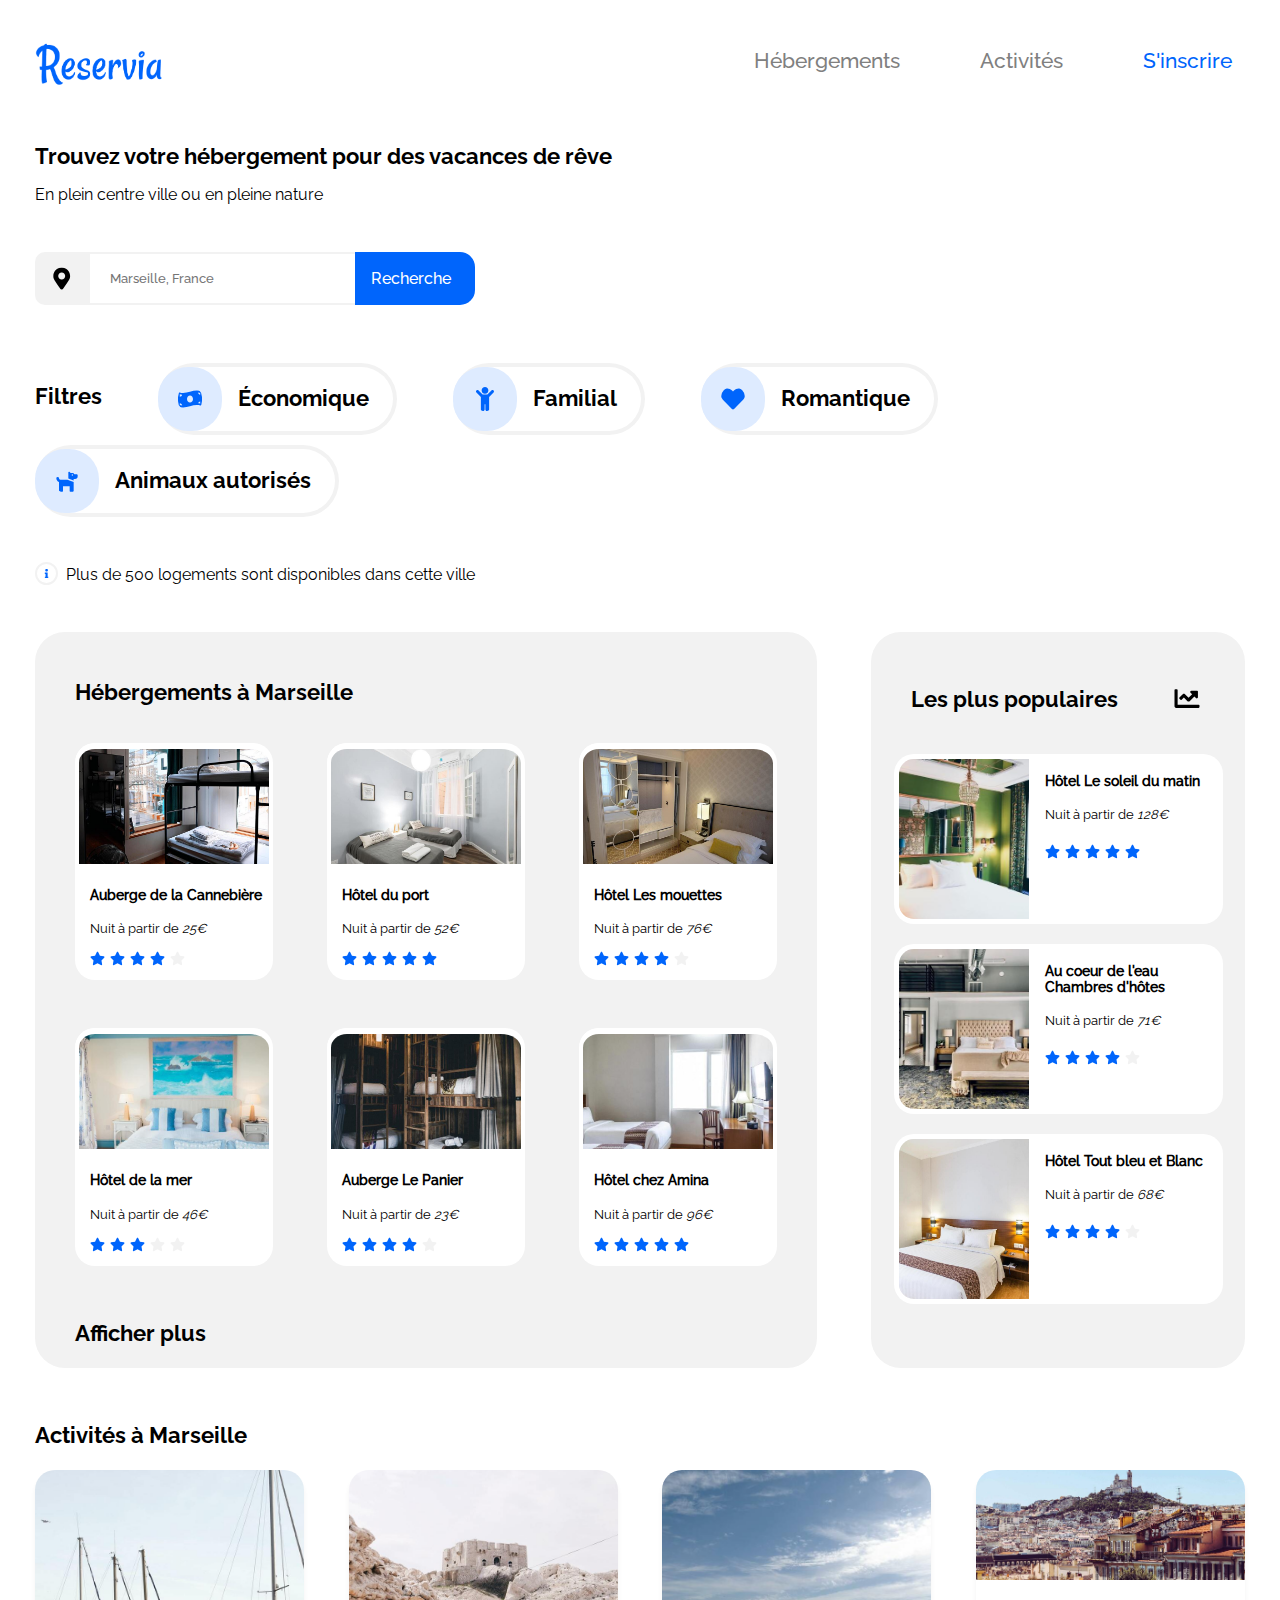
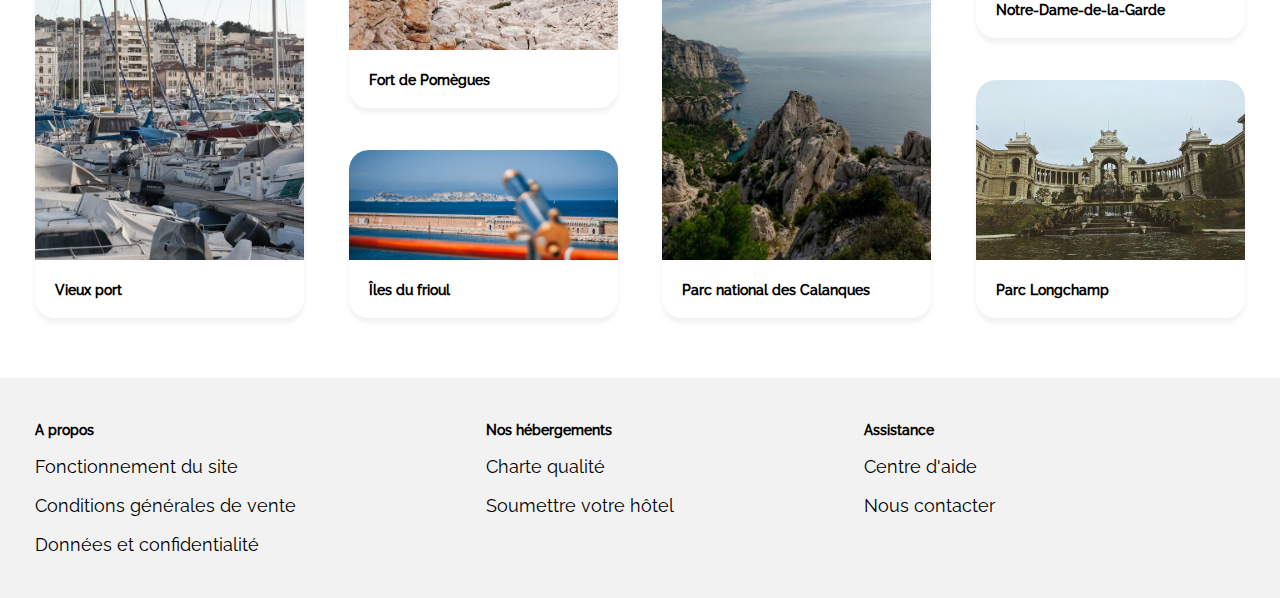
==== commit dc4e980d: "la balise back_desktop est retirée" ====
--- a/index.html
+++ b/index.html
@@ -12,21 +12,23 @@
                 <img class="reservia" src="Projet2-Reservia/images/logo/Reservia@3x.png" alt="">
                 <nav>
                     <ul>
-                        <li><a href="#article">Hébergements</a></li>
+                        <li><a href="#article_desktop">Hébergements</a></li>
                         <li><a href="#ancre_activite">Activités</a></li>
                         <li><a href="" id="inscrire">S'inscrire</a></li>
                     </ul>
                 </nav>
             </div>
 
-            <nav id="nav_telephone">
-                <img class="reservia" src="Projet2-Reservia/images/logo/Reservia@3x.png" alt="">
-                <ul>
-                    <li id="nav_top"><a href="">S'inscrire</a></li>
-                    <li id="nav_bottom_left"><a href="#article">Hébergements</a></li>
-                    <li id="nav_bottom"><a href="#ancre_activite">Activités</a></li>
-                </ul>
-            </nav>
+            <div id="nav_telephone">
+                <div id="nav_telephone_top">
+                    <img class="reservia" src="Projet2-Reservia/images/logo/Reservia@3x.png" alt="">
+                    <a href="" id="nav_telephone_inscrire">S'inscrire</a>
+                </div>
+                <div id="nav_telephone_bottom">
+                    <a href="#article" id="nav_telephone_hebergement">Hébergements</a>
+                    <a href="#ancre_activite" id="nav_telephone_activite">Activités</a>
+                </div>
+            </div>
         </header>
         <article id="en_tete">
 
@@ -35,64 +37,62 @@
 
             <form id="bouton_recherche_desktop" method="post" action="projet2.php">
                 <svg id="map_marker_desktop" aria-hidden="true" focusable="false" data-prefix="fas" data-icon="map-marker-alt" role="img" xmlns="http://www.w3.org/2000/svg" viewBox="0 0 384 512"><path fill="currentColor" d="M172.268 501.67C26.97 291.031 0 269.413 0 192 0 85.961 85.961 0 192 0s192 85.961 192 192c0 77.413-26.97 99.031-172.268 309.67-9.535 13.774-29.93 13.773-39.464 0zM192 272c44.183 0 80-35.817 80-80s-35.817-80-80-80-80 35.817-80 80 35.817 80 80 80z"></path></svg>
-                <div id="back_desktop">
-                    <input type="search" name="recherche" id="recherche_desktop" maxlength="100" placeholder="Marseille, France" />
-                    <label for="recherche_desktop">Recherche</label>
-                </div>
+                <input type="search" name="recherche" id="recherche_desktop" maxlength="100" placeholder="Marseille, France" />
+                <label for="recherche_desktop">Recherche</label>
             </form>
 
             <form id="bouton_recherche_téléphone" method="post" action="projet2.php">
                 <svg id="map_marker_telephone" aria-hidden="true" focusable="false" data-prefix="fas" data-icon="map-marker-alt" role="img" xmlns="http://www.w3.org/2000/svg" viewBox="0 0 384 512"><path fill="currentColor" d="M172.268 501.67C26.97 291.031 0 269.413 0 192 0 85.961 85.961 0 192 0s192 85.961 192 192c0 77.413-26.97 99.031-172.268 309.67-9.535 13.774-29.93 13.773-39.464 0zM192 272c44.183 0 80-35.817 80-80s-35.817-80-80-80-80 35.817-80 80 35.817 80 80 80z"></path></svg>
-                    <input type="search" name="recherche" id="recherche_telephone" size="20" maxlength="100" />
+                    <input type="search" name="recherche" id="recherche_telephone" size="20" maxlength="100" placeholder="Marseille, France" />
                 <svg id="loupe" aria-hidden="true" focusable="false" data-prefix="fas" data-icon="search"  role="img" xmlns="http://www.w3.org/2000/svg" viewBox="0 0 512 512"><path fill="currentColor" d="M505 442.7L405.3 343c-4.5-4.5-10.6-7-17-7H372c27.6-35.3 44-79.7 44-128C416 93.1 322.9 0 208 0S0 93.1 0 208s93.1 208 208 208c48.3 0 92.7-16.4 128-44v16.3c0 6.4 2.5 12.5 7 17l99.7 99.7c9.4 9.4 24.6 9.4 33.9 0l28.3-28.3c9.4-9.4 9.4-24.6.1-34zM208 336c-70.7 0-128-57.2-128-128 0-70.7 57.2-128 128-128 70.7 0 128 57.2 128 128 0 70.7-57.2 128-128 128z"></path></svg>
             </form>
 
             <div id="filtre_desktop">
-                <h3 id="titre_filtre_desktop">Filtres</h3>
+                <h2 id="titre_filtre_desktop">Filtres</h2>
 
                 <div class="aide">
                     <svg class="svg" aria-hidden="true" focusable="false" data-prefix="fas" data-icon="money-bill-wave" role="img" xmlns="http://www.w3.org/2000/svg" viewBox="0 0 640 512"><path fill="currentColor" d="M621.16 54.46C582.37 38.19 543.55 32 504.75 32c-123.17-.01-246.33 62.34-369.5 62.34-30.89 0-61.76-3.92-92.65-13.72-3.47-1.1-6.95-1.62-10.35-1.62C15.04 79 0 92.32 0 110.81v317.26c0 12.63 7.23 24.6 18.84 29.46C57.63 473.81 96.45 480 135.25 480c123.17 0 246.34-62.35 369.51-62.35 30.89 0 61.76 3.92 92.65 13.72 3.47 1.1 6.95 1.62 10.35 1.62 17.21 0 32.25-13.32 32.25-31.81V83.93c-.01-12.64-7.24-24.6-18.85-29.47zM48 132.22c20.12 5.04 41.12 7.57 62.72 8.93C104.84 170.54 79 192.69 48 192.69v-60.47zm0 285v-47.78c34.37 0 62.18 27.27 63.71 61.4-22.53-1.81-43.59-6.31-63.71-13.62zM320 352c-44.19 0-80-42.99-80-96 0-53.02 35.82-96 80-96s80 42.98 80 96c0 53.03-35.83 96-80 96zm272 27.78c-17.52-4.39-35.71-6.85-54.32-8.44 5.87-26.08 27.5-45.88 54.32-49.28v57.72zm0-236.11c-30.89-3.91-54.86-29.7-55.81-61.55 19.54 2.17 38.09 6.23 55.81 12.66v48.89z"></path></svg>
-                    <h3 class="ecriture">Économique</h3>
+                    <h2 class="ecriture">Économique</h2>
                 </div>
 
                 <div class="aide">
                     <svg class="svg" aria-hidden="true" focusable="false" data-prefix="fas" data-icon="child" role="img" xmlns="http://www.w3.org/2000/svg" viewBox="0 0 384 512"><path fill="currentColor" d="M120 72c0-39.765 32.235-72 72-72s72 32.235 72 72c0 39.764-32.235 72-72 72s-72-32.236-72-72zm254.627 1.373c-12.496-12.497-32.758-12.497-45.254 0L242.745 160H141.254L54.627 73.373c-12.496-12.497-32.758-12.497-45.254 0-12.497 12.497-12.497 32.758 0 45.255L104 213.254V480c0 17.673 14.327 32 32 32h16c17.673 0 32-14.327 32-32V368h16v112c0 17.673 14.327 32 32 32h16c17.673 0 32-14.327 32-32V213.254l94.627-94.627c12.497-12.497 12.497-32.757 0-45.254z"></path></svg>
-                    <h3 class="ecriture">Familial</h3>
+                    <h2 class="ecriture">Familial</h2>
                 </div>
 
                 <div class="aide">
                     <svg class="svg" aria-hidden="true" focusable="false" data-prefix="fas" data-icon="heart" role="img" xmlns="http://www.w3.org/2000/svg" viewBox="0 0 512 512"><path fill="currentColor" d="M462.3 62.6C407.5 15.9 326 24.3 275.7 76.2L256 96.5l-19.7-20.3C186.1 24.3 104.5 15.9 49.7 62.6c-62.8 53.6-66.1 149.8-9.9 207.9l193.5 199.8c12.5 12.9 32.8 12.9 45.3 0l193.5-199.8c56.3-58.1 53-154.3-9.8-207.9z"></path></svg>
-                    <h3 class="ecriture">Romantique</h3>
+                    <h2 class="ecriture">Romantique</h2>
                 </div>
 
                 <div id="aide_desktop">
                     <svg class="svg" aria-hidden="true" focusable="false" data-prefix="fas" data-icon="dog" role="img" xmlns="http://www.w3.org/2000/svg" viewBox="0 0 576 512"><path fill="currentColor" d="M298.06,224,448,277.55V496a16,16,0,0,1-16,16H368a16,16,0,0,1-16-16V384H192V496a16,16,0,0,1-16,16H112a16,16,0,0,1-16-16V282.09C58.84,268.84,32,233.66,32,192a32,32,0,0,1,64,0,32.06,32.06,0,0,0,32,32ZM544,112v32a64,64,0,0,1-64,64H448v35.58L320,197.87V48c0-14.25,17.22-21.39,27.31-11.31L374.59,64h53.63c10.91,0,23.75,7.92,28.62,17.69L464,96h64A16,16,0,0,1,544,112Zm-112,0a16,16,0,1,0-16,16A16,16,0,0,0,432,112Z"></path></svg>
-                    <h3 class="ecriture">Animaux autorisés</h3>
+                    <h2 class="ecriture">Animaux autorisés</h2>
                 </div>
             </div>
 
             <div id="filtre_telephone">
-                <h3>Filtres</h3>
+                <h2>Filtres</h2>
 
                 <div id="icone_filtre">
                     <div class="aide">
                         <svg class="svg" aria-hidden="true" focusable="false" data-prefix="fas" data-icon="money-bill-wave" role="img" xmlns="http://www.w3.org/2000/svg" viewBox="0 0 640 512"><path fill="currentColor" d="M621.16 54.46C582.37 38.19 543.55 32 504.75 32c-123.17-.01-246.33 62.34-369.5 62.34-30.89 0-61.76-3.92-92.65-13.72-3.47-1.1-6.95-1.62-10.35-1.62C15.04 79 0 92.32 0 110.81v317.26c0 12.63 7.23 24.6 18.84 29.46C57.63 473.81 96.45 480 135.25 480c123.17 0 246.34-62.35 369.51-62.35 30.89 0 61.76 3.92 92.65 13.72 3.47 1.1 6.95 1.62 10.35 1.62 17.21 0 32.25-13.32 32.25-31.81V83.93c-.01-12.64-7.24-24.6-18.85-29.47zM48 132.22c20.12 5.04 41.12 7.57 62.72 8.93C104.84 170.54 79 192.69 48 192.69v-60.47zm0 285v-47.78c34.37 0 62.18 27.27 63.71 61.4-22.53-1.81-43.59-6.31-63.71-13.62zM320 352c-44.19 0-80-42.99-80-96 0-53.02 35.82-96 80-96s80 42.98 80 96c0 53.03-35.83 96-80 96zm272 27.78c-17.52-4.39-35.71-6.85-54.32-8.44 5.87-26.08 27.5-45.88 54.32-49.28v57.72zm0-236.11c-30.89-3.91-54.86-29.7-55.81-61.55 19.54 2.17 38.09 6.23 55.81 12.66v48.89z"></path></svg>
-                        <h3 class="ecriture">Économique</h3>
+                        <h2 class="ecriture">Économique</h2>
                     </div>
 
                     <div id="aide_telephone">
                         <svg class="svg" aria-hidden="true" focusable="false" data-prefix="fas" data-icon="child" role="img" xmlns="http://www.w3.org/2000/svg" viewBox="0 0 384 512"><path fill="currentColor" d="M120 72c0-39.765 32.235-72 72-72s72 32.235 72 72c0 39.764-32.235 72-72 72s-72-32.236-72-72zm254.627 1.373c-12.496-12.497-32.758-12.497-45.254 0L242.745 160H141.254L54.627 73.373c-12.496-12.497-32.758-12.497-45.254 0-12.497 12.497-12.497 32.758 0 45.255L104 213.254V480c0 17.673 14.327 32 32 32h16c17.673 0 32-14.327 32-32V368h16v112c0 17.673 14.327 32 32 32h16c17.673 0 32-14.327 32-32V213.254l94.627-94.627c12.497-12.497 12.497-32.757 0-45.254z"></path></svg>
-                        <h3 class="ecriture">Familial</h3>
+                        <h2 class="ecriture">Familial</h2>
                     </div>
 
                     <div class="aide">
                         <svg class="svg" aria-hidden="true" focusable="false" data-prefix="fas" data-icon="heart" role="img" xmlns="http://www.w3.org/2000/svg" viewBox="0 0 512 512"><path fill="currentColor" d="M462.3 62.6C407.5 15.9 326 24.3 275.7 76.2L256 96.5l-19.7-20.3C186.1 24.3 104.5 15.9 49.7 62.6c-62.8 53.6-66.1 149.8-9.9 207.9l193.5 199.8c12.5 12.9 32.8 12.9 45.3 0l193.5-199.8c56.3-58.1 53-154.3-9.8-207.9z"></path></svg>
-                        <h3 class="ecriture">Romantique</h3>
+                        <h2 class="ecriture">Romantique</h2>
                     </div>
 
                     <div class="aide">
                         <svg class="svg" aria-hidden="true" focusable="false" data-prefix="fas" data-icon="dog" role="img" xmlns="http://www.w3.org/2000/svg" viewBox="0 0 576 512"><path fill="currentColor" d="M298.06,224,448,277.55V496a16,16,0,0,1-16,16H368a16,16,0,0,1-16-16V384H192V496a16,16,0,0,1-16,16H112a16,16,0,0,1-16-16V282.09C58.84,268.84,32,233.66,32,192a32,32,0,0,1,64,0,32.06,32.06,0,0,0,32,32ZM544,112v32a64,64,0,0,1-64,64H448v35.58L320,197.87V48c0-14.25,17.22-21.39,27.31-11.31L374.59,64h53.63c10.91,0,23.75,7.92,28.62,17.69L464,96h64A16,16,0,0,1,544,112Zm-112,0a16,16,0,1,0-16,16A16,16,0,0,0,432,112Z"></path></svg>
-                        <h3 class="ecriture">Animaux autorisés</h3>
+                        <h2 class="ecriture">Animaux autorisés</h2>
                     </div>
                 </div>
             </div>
@@ -103,56 +103,56 @@
             </div>
 
         </article> 
-        <section>
+        <main>
             <article id="article_desktop">
                 <div id="hebergements_desktop">
-                    <h2>Hébergements à Marseille</h2>
+                    <h3 class="titre_telephone">Hébergements à Marseille</h3>
 
                     <div id="haut">
 
                          <div class="ecart_haut">
-                            <a href=""><img class="imgs" src="Projet2-Reservia/images/hebergements/4_small/marcus-loke-WQJvWU_HZFo-unsplash.jpg" alt=""></a>
+                            <a href=""><img class="imgs" src="Projet2-Reservia/images/hebergements/4_small/marcus-loke-WQJvWU_HZFo-unsplash.jpg" alt="">
                             <div class="banniere">
                                 <h4>Auberge de la Cannebière</h4>
-                                <p>Nuit à partir de <em>25€</em></p>
-                            </div>
-                            <div class="etoile">
-                                <svg aria-hidden="true" focusable="false" data-prefix="fas" data-icon="star" class="blue_star" role="img" xmlns="http://www.w3.org/2000/svg" viewBox="0 0 576 512"><path fill="currentColor" d="M259.3 17.8L194 150.2 47.9 171.5c-26.2 3.8-36.7 36.1-17.7 54.6l105.7 103-25 145.5c-4.5 26.3 23.2 46 46.4 33.7L288 439.6l130.7 68.7c23.2 12.2 50.9-7.4 46.4-33.7l-25-145.5 105.7-103c19-18.5 8.5-50.8-17.7-54.6L382 150.2 316.7 17.8c-11.7-23.6-45.6-23.9-57.4 0z"></path></svg>
-                                <svg aria-hidden="true" focusable="false" data-prefix="fas" data-icon="star" class="blue_star" role="img" xmlns="http://www.w3.org/2000/svg" viewBox="0 0 576 512"><path fill="currentColor" d="M259.3 17.8L194 150.2 47.9 171.5c-26.2 3.8-36.7 36.1-17.7 54.6l105.7 103-25 145.5c-4.5 26.3 23.2 46 46.4 33.7L288 439.6l130.7 68.7c23.2 12.2 50.9-7.4 46.4-33.7l-25-145.5 105.7-103c19-18.5 8.5-50.8-17.7-54.6L382 150.2 316.7 17.8c-11.7-23.6-45.6-23.9-57.4 0z"></path></svg>
-                                <svg aria-hidden="true" focusable="false" data-prefix="fas" data-icon="star" class="blue_star" role="img" xmlns="http://www.w3.org/2000/svg" viewBox="0 0 576 512"><path fill="currentColor" d="M259.3 17.8L194 150.2 47.9 171.5c-26.2 3.8-36.7 36.1-17.7 54.6l105.7 103-25 145.5c-4.5 26.3 23.2 46 46.4 33.7L288 439.6l130.7 68.7c23.2 12.2 50.9-7.4 46.4-33.7l-25-145.5 105.7-103c19-18.5 8.5-50.8-17.7-54.6L382 150.2 316.7 17.8c-11.7-23.6-45.6-23.9-57.4 0z"></path></svg>
-                                <svg aria-hidden="true" focusable="false" data-prefix="fas" data-icon="star" class="blue_star" role="img" xmlns="http://www.w3.org/2000/svg" viewBox="0 0 576 512"><path fill="currentColor" d="M259.3 17.8L194 150.2 47.9 171.5c-26.2 3.8-36.7 36.1-17.7 54.6l105.7 103-25 145.5c-4.5 26.3 23.2 46 46.4 33.7L288 439.6l130.7 68.7c23.2 12.2 50.9-7.4 46.4-33.7l-25-145.5 105.7-103c19-18.5 8.5-50.8-17.7-54.6L382 150.2 316.7 17.8c-11.7-23.6-45.6-23.9-57.4 0z"></path></svg>
-                                <svg aria-hidden="true" focusable="false" data-prefix="fas" data-icon="star" class="star" role="img" xmlns="http://www.w3.org/2000/svg" viewBox="0 0 576 512"><path fill="currentColor" d="M259.3 17.8L194 150.2 47.9 171.5c-26.2 3.8-36.7 36.1-17.7 54.6l105.7 103-25 145.5c-4.5 26.3 23.2 46 46.4 33.7L288 439.6l130.7 68.7c23.2 12.2 50.9-7.4 46.4-33.7l-25-145.5 105.7-103c19-18.5 8.5-50.8-17.7-54.6L382 150.2 316.7 17.8c-11.7-23.6-45.6-23.9-57.4 0z"></path></svg>
-                            </div>
+                                <p class="texte_banniere">Nuit à partir de <em>25€</em></p>
+                            </div>
+                            <div class="etoile">
+                                <svg aria-hidden="true" focusable="false" data-prefix="fas" data-icon="star" class="blue_star" role="img" xmlns="http://www.w3.org/2000/svg" viewBox="0 0 576 512"><path fill="currentColor" d="M259.3 17.8L194 150.2 47.9 171.5c-26.2 3.8-36.7 36.1-17.7 54.6l105.7 103-25 145.5c-4.5 26.3 23.2 46 46.4 33.7L288 439.6l130.7 68.7c23.2 12.2 50.9-7.4 46.4-33.7l-25-145.5 105.7-103c19-18.5 8.5-50.8-17.7-54.6L382 150.2 316.7 17.8c-11.7-23.6-45.6-23.9-57.4 0z"></path></svg>
+                                <svg aria-hidden="true" focusable="false" data-prefix="fas" data-icon="star" class="blue_star" role="img" xmlns="http://www.w3.org/2000/svg" viewBox="0 0 576 512"><path fill="currentColor" d="M259.3 17.8L194 150.2 47.9 171.5c-26.2 3.8-36.7 36.1-17.7 54.6l105.7 103-25 145.5c-4.5 26.3 23.2 46 46.4 33.7L288 439.6l130.7 68.7c23.2 12.2 50.9-7.4 46.4-33.7l-25-145.5 105.7-103c19-18.5 8.5-50.8-17.7-54.6L382 150.2 316.7 17.8c-11.7-23.6-45.6-23.9-57.4 0z"></path></svg>
+                                <svg aria-hidden="true" focusable="false" data-prefix="fas" data-icon="star" class="blue_star" role="img" xmlns="http://www.w3.org/2000/svg" viewBox="0 0 576 512"><path fill="currentColor" d="M259.3 17.8L194 150.2 47.9 171.5c-26.2 3.8-36.7 36.1-17.7 54.6l105.7 103-25 145.5c-4.5 26.3 23.2 46 46.4 33.7L288 439.6l130.7 68.7c23.2 12.2 50.9-7.4 46.4-33.7l-25-145.5 105.7-103c19-18.5 8.5-50.8-17.7-54.6L382 150.2 316.7 17.8c-11.7-23.6-45.6-23.9-57.4 0z"></path></svg>
+                                <svg aria-hidden="true" focusable="false" data-prefix="fas" data-icon="star" class="blue_star" role="img" xmlns="http://www.w3.org/2000/svg" viewBox="0 0 576 512"><path fill="currentColor" d="M259.3 17.8L194 150.2 47.9 171.5c-26.2 3.8-36.7 36.1-17.7 54.6l105.7 103-25 145.5c-4.5 26.3 23.2 46 46.4 33.7L288 439.6l130.7 68.7c23.2 12.2 50.9-7.4 46.4-33.7l-25-145.5 105.7-103c19-18.5 8.5-50.8-17.7-54.6L382 150.2 316.7 17.8c-11.7-23.6-45.6-23.9-57.4 0z"></path></svg>
+                                <svg aria-hidden="true" focusable="false" data-prefix="fas" data-icon="star" class="star" role="img" xmlns="http://www.w3.org/2000/svg" viewBox="0 0 576 512"><path fill="currentColor" d="M259.3 17.8L194 150.2 47.9 171.5c-26.2 3.8-36.7 36.1-17.7 54.6l105.7 103-25 145.5c-4.5 26.3 23.2 46 46.4 33.7L288 439.6l130.7 68.7c23.2 12.2 50.9-7.4 46.4-33.7l-25-145.5 105.7-103c19-18.5 8.5-50.8-17.7-54.6L382 150.2 316.7 17.8c-11.7-23.6-45.6-23.9-57.4 0z"></path></svg>
+                            </div></a>
                         </div>
 
                         <div class="ecart_haut">
-                            <a href=""><img class="imgs" src="Projet2-Reservia/images/hebergements/4_small/fred-kleber-gTbaxaVLvsg-unsplash.jpg" alt=""></a>
+                            <a href=""><img class="imgs" src="Projet2-Reservia/images/hebergements/4_small/fred-kleber-gTbaxaVLvsg-unsplash.jpg" alt="">
                             <div class="banniere">
                                 <h4>Hôtel du port</h4>
-                                <p>Nuit à partir de <em>52€</em></p>
-                            </div>
-                            <div class="etoile">
-                                <svg aria-hidden="true" focusable="false" data-prefix="fas" data-icon="star" class="blue_star" role="img" xmlns="http://www.w3.org/2000/svg" viewBox="0 0 576 512"><path fill="currentColor" d="M259.3 17.8L194 150.2 47.9 171.5c-26.2 3.8-36.7 36.1-17.7 54.6l105.7 103-25 145.5c-4.5 26.3 23.2 46 46.4 33.7L288 439.6l130.7 68.7c23.2 12.2 50.9-7.4 46.4-33.7l-25-145.5 105.7-103c19-18.5 8.5-50.8-17.7-54.6L382 150.2 316.7 17.8c-11.7-23.6-45.6-23.9-57.4 0z"></path></svg>
-                                <svg aria-hidden="true" focusable="false" data-prefix="fas" data-icon="star" class="blue_star" role="img" xmlns="http://www.w3.org/2000/svg" viewBox="0 0 576 512"><path fill="currentColor" d="M259.3 17.8L194 150.2 47.9 171.5c-26.2 3.8-36.7 36.1-17.7 54.6l105.7 103-25 145.5c-4.5 26.3 23.2 46 46.4 33.7L288 439.6l130.7 68.7c23.2 12.2 50.9-7.4 46.4-33.7l-25-145.5 105.7-103c19-18.5 8.5-50.8-17.7-54.6L382 150.2 316.7 17.8c-11.7-23.6-45.6-23.9-57.4 0z"></path></svg>
-                                <svg aria-hidden="true" focusable="false" data-prefix="fas" data-icon="star" class="blue_star" role="img" xmlns="http://www.w3.org/2000/svg" viewBox="0 0 576 512"><path fill="currentColor" d="M259.3 17.8L194 150.2 47.9 171.5c-26.2 3.8-36.7 36.1-17.7 54.6l105.7 103-25 145.5c-4.5 26.3 23.2 46 46.4 33.7L288 439.6l130.7 68.7c23.2 12.2 50.9-7.4 46.4-33.7l-25-145.5 105.7-103c19-18.5 8.5-50.8-17.7-54.6L382 150.2 316.7 17.8c-11.7-23.6-45.6-23.9-57.4 0z"></path></svg>
-                                <svg aria-hidden="true" focusable="false" data-prefix="fas" data-icon="star" class="blue_star" role="img" xmlns="http://www.w3.org/2000/svg" viewBox="0 0 576 512"><path fill="currentColor" d="M259.3 17.8L194 150.2 47.9 171.5c-26.2 3.8-36.7 36.1-17.7 54.6l105.7 103-25 145.5c-4.5 26.3 23.2 46 46.4 33.7L288 439.6l130.7 68.7c23.2 12.2 50.9-7.4 46.4-33.7l-25-145.5 105.7-103c19-18.5 8.5-50.8-17.7-54.6L382 150.2 316.7 17.8c-11.7-23.6-45.6-23.9-57.4 0z"></path></svg>
-                                <svg aria-hidden="true" focusable="false" data-prefix="fas" data-icon="star" class="blue_star" role="img" xmlns="http://www.w3.org/2000/svg" viewBox="0 0 576 512"><path fill="currentColor" d="M259.3 17.8L194 150.2 47.9 171.5c-26.2 3.8-36.7 36.1-17.7 54.6l105.7 103-25 145.5c-4.5 26.3 23.2 46 46.4 33.7L288 439.6l130.7 68.7c23.2 12.2 50.9-7.4 46.4-33.7l-25-145.5 105.7-103c19-18.5 8.5-50.8-17.7-54.6L382 150.2 316.7 17.8c-11.7-23.6-45.6-23.9-57.4 0z"></path></svg>
-                            </div>
+                                <p class="texte_banniere">Nuit à partir de <em>52€</em></p>
+                            </div>
+                            <div class="etoile">
+                                <svg aria-hidden="true" focusable="false" data-prefix="fas" data-icon="star" class="blue_star" role="img" xmlns="http://www.w3.org/2000/svg" viewBox="0 0 576 512"><path fill="currentColor" d="M259.3 17.8L194 150.2 47.9 171.5c-26.2 3.8-36.7 36.1-17.7 54.6l105.7 103-25 145.5c-4.5 26.3 23.2 46 46.4 33.7L288 439.6l130.7 68.7c23.2 12.2 50.9-7.4 46.4-33.7l-25-145.5 105.7-103c19-18.5 8.5-50.8-17.7-54.6L382 150.2 316.7 17.8c-11.7-23.6-45.6-23.9-57.4 0z"></path></svg>
+                                <svg aria-hidden="true" focusable="false" data-prefix="fas" data-icon="star" class="blue_star" role="img" xmlns="http://www.w3.org/2000/svg" viewBox="0 0 576 512"><path fill="currentColor" d="M259.3 17.8L194 150.2 47.9 171.5c-26.2 3.8-36.7 36.1-17.7 54.6l105.7 103-25 145.5c-4.5 26.3 23.2 46 46.4 33.7L288 439.6l130.7 68.7c23.2 12.2 50.9-7.4 46.4-33.7l-25-145.5 105.7-103c19-18.5 8.5-50.8-17.7-54.6L382 150.2 316.7 17.8c-11.7-23.6-45.6-23.9-57.4 0z"></path></svg>
+                                <svg aria-hidden="true" focusable="false" data-prefix="fas" data-icon="star" class="blue_star" role="img" xmlns="http://www.w3.org/2000/svg" viewBox="0 0 576 512"><path fill="currentColor" d="M259.3 17.8L194 150.2 47.9 171.5c-26.2 3.8-36.7 36.1-17.7 54.6l105.7 103-25 145.5c-4.5 26.3 23.2 46 46.4 33.7L288 439.6l130.7 68.7c23.2 12.2 50.9-7.4 46.4-33.7l-25-145.5 105.7-103c19-18.5 8.5-50.8-17.7-54.6L382 150.2 316.7 17.8c-11.7-23.6-45.6-23.9-57.4 0z"></path></svg>
+                                <svg aria-hidden="true" focusable="false" data-prefix="fas" data-icon="star" class="blue_star" role="img" xmlns="http://www.w3.org/2000/svg" viewBox="0 0 576 512"><path fill="currentColor" d="M259.3 17.8L194 150.2 47.9 171.5c-26.2 3.8-36.7 36.1-17.7 54.6l105.7 103-25 145.5c-4.5 26.3 23.2 46 46.4 33.7L288 439.6l130.7 68.7c23.2 12.2 50.9-7.4 46.4-33.7l-25-145.5 105.7-103c19-18.5 8.5-50.8-17.7-54.6L382 150.2 316.7 17.8c-11.7-23.6-45.6-23.9-57.4 0z"></path></svg>
+                                <svg aria-hidden="true" focusable="false" data-prefix="fas" data-icon="star" class="blue_star" role="img" xmlns="http://www.w3.org/2000/svg" viewBox="0 0 576 512"><path fill="currentColor" d="M259.3 17.8L194 150.2 47.9 171.5c-26.2 3.8-36.7 36.1-17.7 54.6l105.7 103-25 145.5c-4.5 26.3 23.2 46 46.4 33.7L288 439.6l130.7 68.7c23.2 12.2 50.9-7.4 46.4-33.7l-25-145.5 105.7-103c19-18.5 8.5-50.8-17.7-54.6L382 150.2 316.7 17.8c-11.7-23.6-45.6-23.9-57.4 0z"></path></svg>
+                            </div></a>
                         </div>
 
                         <div class="ecart_haut">
-                            <a href=""><img class="imgs" src="Projet2-Reservia/images/hebergements/4_small/reisetopia-B8WIgxA_PFU-unsplash.jpg" alt=""></a>
+                            <a href=""><img class="imgs" src="Projet2-Reservia/images/hebergements/4_small/reisetopia-B8WIgxA_PFU-unsplash.jpg" alt="">
                             <div class="banniere">
                                 <h4>Hôtel Les mouettes</h4>
-                                <p>Nuit à partir de <em>76€</em></p>
-                            </div>
-                            <div class="etoile">
-                                <svg aria-hidden="true" focusable="false" data-prefix="fas" data-icon="star" class="blue_star" role="img" xmlns="http://www.w3.org/2000/svg" viewBox="0 0 576 512"><path fill="currentColor" d="M259.3 17.8L194 150.2 47.9 171.5c-26.2 3.8-36.7 36.1-17.7 54.6l105.7 103-25 145.5c-4.5 26.3 23.2 46 46.4 33.7L288 439.6l130.7 68.7c23.2 12.2 50.9-7.4 46.4-33.7l-25-145.5 105.7-103c19-18.5 8.5-50.8-17.7-54.6L382 150.2 316.7 17.8c-11.7-23.6-45.6-23.9-57.4 0z"></path></svg>
-                                <svg aria-hidden="true" focusable="false" data-prefix="fas" data-icon="star" class="blue_star" role="img" xmlns="http://www.w3.org/2000/svg" viewBox="0 0 576 512"><path fill="currentColor" d="M259.3 17.8L194 150.2 47.9 171.5c-26.2 3.8-36.7 36.1-17.7 54.6l105.7 103-25 145.5c-4.5 26.3 23.2 46 46.4 33.7L288 439.6l130.7 68.7c23.2 12.2 50.9-7.4 46.4-33.7l-25-145.5 105.7-103c19-18.5 8.5-50.8-17.7-54.6L382 150.2 316.7 17.8c-11.7-23.6-45.6-23.9-57.4 0z"></path></svg>
-                                <svg aria-hidden="true" focusable="false" data-prefix="fas" data-icon="star" class="blue_star" role="img" xmlns="http://www.w3.org/2000/svg" viewBox="0 0 576 512"><path fill="currentColor" d="M259.3 17.8L194 150.2 47.9 171.5c-26.2 3.8-36.7 36.1-17.7 54.6l105.7 103-25 145.5c-4.5 26.3 23.2 46 46.4 33.7L288 439.6l130.7 68.7c23.2 12.2 50.9-7.4 46.4-33.7l-25-145.5 105.7-103c19-18.5 8.5-50.8-17.7-54.6L382 150.2 316.7 17.8c-11.7-23.6-45.6-23.9-57.4 0z"></path></svg>
-                                <svg aria-hidden="true" focusable="false" data-prefix="fas" data-icon="star" class="blue_star" role="img" xmlns="http://www.w3.org/2000/svg" viewBox="0 0 576 512"><path fill="currentColor" d="M259.3 17.8L194 150.2 47.9 171.5c-26.2 3.8-36.7 36.1-17.7 54.6l105.7 103-25 145.5c-4.5 26.3 23.2 46 46.4 33.7L288 439.6l130.7 68.7c23.2 12.2 50.9-7.4 46.4-33.7l-25-145.5 105.7-103c19-18.5 8.5-50.8-17.7-54.6L382 150.2 316.7 17.8c-11.7-23.6-45.6-23.9-57.4 0z"></path></svg>
-                                <svg aria-hidden="true" focusable="false" data-prefix="fas" data-icon="star" class="star" role="img" xmlns="http://www.w3.org/2000/svg" viewBox="0 0 576 512"><path fill="currentColor" d="M259.3 17.8L194 150.2 47.9 171.5c-26.2 3.8-36.7 36.1-17.7 54.6l105.7 103-25 145.5c-4.5 26.3 23.2 46 46.4 33.7L288 439.6l130.7 68.7c23.2 12.2 50.9-7.4 46.4-33.7l-25-145.5 105.7-103c19-18.5 8.5-50.8-17.7-54.6L382 150.2 316.7 17.8c-11.7-23.6-45.6-23.9-57.4 0z"></path></svg>
-                            </div>
+                                <p class="texte_banniere">Nuit à partir de <em>76€</em></p>
+                            </div>
+                            <div class="etoile">
+                                <svg aria-hidden="true" focusable="false" data-prefix="fas" data-icon="star" class="blue_star" role="img" xmlns="http://www.w3.org/2000/svg" viewBox="0 0 576 512"><path fill="currentColor" d="M259.3 17.8L194 150.2 47.9 171.5c-26.2 3.8-36.7 36.1-17.7 54.6l105.7 103-25 145.5c-4.5 26.3 23.2 46 46.4 33.7L288 439.6l130.7 68.7c23.2 12.2 50.9-7.4 46.4-33.7l-25-145.5 105.7-103c19-18.5 8.5-50.8-17.7-54.6L382 150.2 316.7 17.8c-11.7-23.6-45.6-23.9-57.4 0z"></path></svg>
+                                <svg aria-hidden="true" focusable="false" data-prefix="fas" data-icon="star" class="blue_star" role="img" xmlns="http://www.w3.org/2000/svg" viewBox="0 0 576 512"><path fill="currentColor" d="M259.3 17.8L194 150.2 47.9 171.5c-26.2 3.8-36.7 36.1-17.7 54.6l105.7 103-25 145.5c-4.5 26.3 23.2 46 46.4 33.7L288 439.6l130.7 68.7c23.2 12.2 50.9-7.4 46.4-33.7l-25-145.5 105.7-103c19-18.5 8.5-50.8-17.7-54.6L382 150.2 316.7 17.8c-11.7-23.6-45.6-23.9-57.4 0z"></path></svg>
+                                <svg aria-hidden="true" focusable="false" data-prefix="fas" data-icon="star" class="blue_star" role="img" xmlns="http://www.w3.org/2000/svg" viewBox="0 0 576 512"><path fill="currentColor" d="M259.3 17.8L194 150.2 47.9 171.5c-26.2 3.8-36.7 36.1-17.7 54.6l105.7 103-25 145.5c-4.5 26.3 23.2 46 46.4 33.7L288 439.6l130.7 68.7c23.2 12.2 50.9-7.4 46.4-33.7l-25-145.5 105.7-103c19-18.5 8.5-50.8-17.7-54.6L382 150.2 316.7 17.8c-11.7-23.6-45.6-23.9-57.4 0z"></path></svg>
+                                <svg aria-hidden="true" focusable="false" data-prefix="fas" data-icon="star" class="blue_star" role="img" xmlns="http://www.w3.org/2000/svg" viewBox="0 0 576 512"><path fill="currentColor" d="M259.3 17.8L194 150.2 47.9 171.5c-26.2 3.8-36.7 36.1-17.7 54.6l105.7 103-25 145.5c-4.5 26.3 23.2 46 46.4 33.7L288 439.6l130.7 68.7c23.2 12.2 50.9-7.4 46.4-33.7l-25-145.5 105.7-103c19-18.5 8.5-50.8-17.7-54.6L382 150.2 316.7 17.8c-11.7-23.6-45.6-23.9-57.4 0z"></path></svg>
+                                <svg aria-hidden="true" focusable="false" data-prefix="fas" data-icon="star" class="star" role="img" xmlns="http://www.w3.org/2000/svg" viewBox="0 0 576 512"><path fill="currentColor" d="M259.3 17.8L194 150.2 47.9 171.5c-26.2 3.8-36.7 36.1-17.7 54.6l105.7 103-25 145.5c-4.5 26.3 23.2 46 46.4 33.7L288 439.6l130.7 68.7c23.2 12.2 50.9-7.4 46.4-33.7l-25-145.5 105.7-103c19-18.5 8.5-50.8-17.7-54.6L382 150.2 316.7 17.8c-11.7-23.6-45.6-23.9-57.4 0z"></path></svg>
+                            </div></a>
                         </div>
 
                     </div>
@@ -160,48 +160,48 @@
                     <div id="bas">
 
                         <div class="ecart_bas">
-                            <a href=""><img class="imgs" src="Projet2-Reservia/images/hebergements/4_small/annie-spratt-Eg1qcIitAuA-unsplash.jpg" alt=""></a>
+                            <a href=""><img class="imgs" src="Projet2-Reservia/images/hebergements/4_small/annie-spratt-Eg1qcIitAuA-unsplash.jpg" alt="">
                             <div class="banniere">
                                 <h4>Hôtel de la mer</h4>
-                                <p>Nuit à partir de <em>46€</em></p>
-                            </div>
-                            <div class="etoile">
-                                <svg aria-hidden="true" focusable="false" data-prefix="fas" data-icon="star" class="blue_star" role="img" xmlns="http://www.w3.org/2000/svg" viewBox="0 0 576 512"><path fill="currentColor" d="M259.3 17.8L194 150.2 47.9 171.5c-26.2 3.8-36.7 36.1-17.7 54.6l105.7 103-25 145.5c-4.5 26.3 23.2 46 46.4 33.7L288 439.6l130.7 68.7c23.2 12.2 50.9-7.4 46.4-33.7l-25-145.5 105.7-103c19-18.5 8.5-50.8-17.7-54.6L382 150.2 316.7 17.8c-11.7-23.6-45.6-23.9-57.4 0z"></path></svg>
-                                <svg aria-hidden="true" focusable="false" data-prefix="fas" data-icon="star" class="blue_star" role="img" xmlns="http://www.w3.org/2000/svg" viewBox="0 0 576 512"><path fill="currentColor" d="M259.3 17.8L194 150.2 47.9 171.5c-26.2 3.8-36.7 36.1-17.7 54.6l105.7 103-25 145.5c-4.5 26.3 23.2 46 46.4 33.7L288 439.6l130.7 68.7c23.2 12.2 50.9-7.4 46.4-33.7l-25-145.5 105.7-103c19-18.5 8.5-50.8-17.7-54.6L382 150.2 316.7 17.8c-11.7-23.6-45.6-23.9-57.4 0z"></path></svg>
-                                <svg aria-hidden="true" focusable="false" data-prefix="fas" data-icon="star" class="blue_star" role="img" xmlns="http://www.w3.org/2000/svg" viewBox="0 0 576 512"><path fill="currentColor" d="M259.3 17.8L194 150.2 47.9 171.5c-26.2 3.8-36.7 36.1-17.7 54.6l105.7 103-25 145.5c-4.5 26.3 23.2 46 46.4 33.7L288 439.6l130.7 68.7c23.2 12.2 50.9-7.4 46.4-33.7l-25-145.5 105.7-103c19-18.5 8.5-50.8-17.7-54.6L382 150.2 316.7 17.8c-11.7-23.6-45.6-23.9-57.4 0z"></path></svg>
-                                <svg aria-hidden="true" focusable="false" data-prefix="fas" data-icon="star" class="star" role="img" xmlns="http://www.w3.org/2000/svg" viewBox="0 0 576 512"><path fill="currentColor" d="M259.3 17.8L194 150.2 47.9 171.5c-26.2 3.8-36.7 36.1-17.7 54.6l105.7 103-25 145.5c-4.5 26.3 23.2 46 46.4 33.7L288 439.6l130.7 68.7c23.2 12.2 50.9-7.4 46.4-33.7l-25-145.5 105.7-103c19-18.5 8.5-50.8-17.7-54.6L382 150.2 316.7 17.8c-11.7-23.6-45.6-23.9-57.4 0z"></path></svg>
-                                <svg aria-hidden="true" focusable="false" data-prefix="fas" data-icon="star" class="star" role="img" xmlns="http://www.w3.org/2000/svg" viewBox="0 0 576 512"><path fill="currentColor" d="M259.3 17.8L194 150.2 47.9 171.5c-26.2 3.8-36.7 36.1-17.7 54.6l105.7 103-25 145.5c-4.5 26.3 23.2 46 46.4 33.7L288 439.6l130.7 68.7c23.2 12.2 50.9-7.4 46.4-33.7l-25-145.5 105.7-103c19-18.5 8.5-50.8-17.7-54.6L382 150.2 316.7 17.8c-11.7-23.6-45.6-23.9-57.4 0z"></path></svg>
-                            </div>
+                                <p class="texte_banniere">Nuit à partir de <em>46€</em></p>
+                            </div>
+                            <div class="etoile">
+                                <svg aria-hidden="true" focusable="false" data-prefix="fas" data-icon="star" class="blue_star" role="img" xmlns="http://www.w3.org/2000/svg" viewBox="0 0 576 512"><path fill="currentColor" d="M259.3 17.8L194 150.2 47.9 171.5c-26.2 3.8-36.7 36.1-17.7 54.6l105.7 103-25 145.5c-4.5 26.3 23.2 46 46.4 33.7L288 439.6l130.7 68.7c23.2 12.2 50.9-7.4 46.4-33.7l-25-145.5 105.7-103c19-18.5 8.5-50.8-17.7-54.6L382 150.2 316.7 17.8c-11.7-23.6-45.6-23.9-57.4 0z"></path></svg>
+                                <svg aria-hidden="true" focusable="false" data-prefix="fas" data-icon="star" class="blue_star" role="img" xmlns="http://www.w3.org/2000/svg" viewBox="0 0 576 512"><path fill="currentColor" d="M259.3 17.8L194 150.2 47.9 171.5c-26.2 3.8-36.7 36.1-17.7 54.6l105.7 103-25 145.5c-4.5 26.3 23.2 46 46.4 33.7L288 439.6l130.7 68.7c23.2 12.2 50.9-7.4 46.4-33.7l-25-145.5 105.7-103c19-18.5 8.5-50.8-17.7-54.6L382 150.2 316.7 17.8c-11.7-23.6-45.6-23.9-57.4 0z"></path></svg>
+                                <svg aria-hidden="true" focusable="false" data-prefix="fas" data-icon="star" class="blue_star" role="img" xmlns="http://www.w3.org/2000/svg" viewBox="0 0 576 512"><path fill="currentColor" d="M259.3 17.8L194 150.2 47.9 171.5c-26.2 3.8-36.7 36.1-17.7 54.6l105.7 103-25 145.5c-4.5 26.3 23.2 46 46.4 33.7L288 439.6l130.7 68.7c23.2 12.2 50.9-7.4 46.4-33.7l-25-145.5 105.7-103c19-18.5 8.5-50.8-17.7-54.6L382 150.2 316.7 17.8c-11.7-23.6-45.6-23.9-57.4 0z"></path></svg>
+                                <svg aria-hidden="true" focusable="false" data-prefix="fas" data-icon="star" class="star" role="img" xmlns="http://www.w3.org/2000/svg" viewBox="0 0 576 512"><path fill="currentColor" d="M259.3 17.8L194 150.2 47.9 171.5c-26.2 3.8-36.7 36.1-17.7 54.6l105.7 103-25 145.5c-4.5 26.3 23.2 46 46.4 33.7L288 439.6l130.7 68.7c23.2 12.2 50.9-7.4 46.4-33.7l-25-145.5 105.7-103c19-18.5 8.5-50.8-17.7-54.6L382 150.2 316.7 17.8c-11.7-23.6-45.6-23.9-57.4 0z"></path></svg>
+                                <svg aria-hidden="true" focusable="false" data-prefix="fas" data-icon="star" class="star" role="img" xmlns="http://www.w3.org/2000/svg" viewBox="0 0 576 512"><path fill="currentColor" d="M259.3 17.8L194 150.2 47.9 171.5c-26.2 3.8-36.7 36.1-17.7 54.6l105.7 103-25 145.5c-4.5 26.3 23.2 46 46.4 33.7L288 439.6l130.7 68.7c23.2 12.2 50.9-7.4 46.4-33.7l-25-145.5 105.7-103c19-18.5 8.5-50.8-17.7-54.6L382 150.2 316.7 17.8c-11.7-23.6-45.6-23.9-57.4 0z"></path></svg>
+                            </div></a>
                         </div>
 
                         <div class="ecart_bas">
-                            <a href=""><img class="imgs" src="Projet2-Reservia/images/hebergements/4_small/nicate-lee-kT-ZyaiwBe0-unsplash.jpg" alt=""></a>
+                            <a href=""><img class="imgs" src="Projet2-Reservia/images/hebergements/4_small/nicate-lee-kT-ZyaiwBe0-unsplash.jpg" alt="">
                             <div class="banniere">
                                 <h4>Auberge Le Panier</h4>
-                                <p>Nuit à partir de <em>23€</em></p>
-                            </div>
-                            <div class="etoile">
-                                <svg aria-hidden="true" focusable="false" data-prefix="fas" data-icon="star" class="blue_star" role="img" xmlns="http://www.w3.org/2000/svg" viewBox="0 0 576 512"><path fill="currentColor" d="M259.3 17.8L194 150.2 47.9 171.5c-26.2 3.8-36.7 36.1-17.7 54.6l105.7 103-25 145.5c-4.5 26.3 23.2 46 46.4 33.7L288 439.6l130.7 68.7c23.2 12.2 50.9-7.4 46.4-33.7l-25-145.5 105.7-103c19-18.5 8.5-50.8-17.7-54.6L382 150.2 316.7 17.8c-11.7-23.6-45.6-23.9-57.4 0z"></path></svg>
-                                <svg aria-hidden="true" focusable="false" data-prefix="fas" data-icon="star" class="blue_star" role="img" xmlns="http://www.w3.org/2000/svg" viewBox="0 0 576 512"><path fill="currentColor" d="M259.3 17.8L194 150.2 47.9 171.5c-26.2 3.8-36.7 36.1-17.7 54.6l105.7 103-25 145.5c-4.5 26.3 23.2 46 46.4 33.7L288 439.6l130.7 68.7c23.2 12.2 50.9-7.4 46.4-33.7l-25-145.5 105.7-103c19-18.5 8.5-50.8-17.7-54.6L382 150.2 316.7 17.8c-11.7-23.6-45.6-23.9-57.4 0z"></path></svg>
-                                <svg aria-hidden="true" focusable="false" data-prefix="fas" data-icon="star" class="blue_star" role="img" xmlns="http://www.w3.org/2000/svg" viewBox="0 0 576 512"><path fill="currentColor" d="M259.3 17.8L194 150.2 47.9 171.5c-26.2 3.8-36.7 36.1-17.7 54.6l105.7 103-25 145.5c-4.5 26.3 23.2 46 46.4 33.7L288 439.6l130.7 68.7c23.2 12.2 50.9-7.4 46.4-33.7l-25-145.5 105.7-103c19-18.5 8.5-50.8-17.7-54.6L382 150.2 316.7 17.8c-11.7-23.6-45.6-23.9-57.4 0z"></path></svg>
-                                <svg aria-hidden="true" focusable="false" data-prefix="fas" data-icon="star" class="blue_star" role="img" xmlns="http://www.w3.org/2000/svg" viewBox="0 0 576 512"><path fill="currentColor" d="M259.3 17.8L194 150.2 47.9 171.5c-26.2 3.8-36.7 36.1-17.7 54.6l105.7 103-25 145.5c-4.5 26.3 23.2 46 46.4 33.7L288 439.6l130.7 68.7c23.2 12.2 50.9-7.4 46.4-33.7l-25-145.5 105.7-103c19-18.5 8.5-50.8-17.7-54.6L382 150.2 316.7 17.8c-11.7-23.6-45.6-23.9-57.4 0z"></path></svg>
-                                <svg aria-hidden="true" focusable="false" data-prefix="fas" data-icon="star" class="star" role="img" xmlns="http://www.w3.org/2000/svg" viewBox="0 0 576 512"><path fill="currentColor" d="M259.3 17.8L194 150.2 47.9 171.5c-26.2 3.8-36.7 36.1-17.7 54.6l105.7 103-25 145.5c-4.5 26.3 23.2 46 46.4 33.7L288 439.6l130.7 68.7c23.2 12.2 50.9-7.4 46.4-33.7l-25-145.5 105.7-103c19-18.5 8.5-50.8-17.7-54.6L382 150.2 316.7 17.8c-11.7-23.6-45.6-23.9-57.4 0z"></path></svg>
-                            </div>
+                                <p class="texte_banniere">Nuit à partir de <em>23€</em></p>
+                            </div>
+                            <div class="etoile">
+                                <svg aria-hidden="true" focusable="false" data-prefix="fas" data-icon="star" class="blue_star" role="img" xmlns="http://www.w3.org/2000/svg" viewBox="0 0 576 512"><path fill="currentColor" d="M259.3 17.8L194 150.2 47.9 171.5c-26.2 3.8-36.7 36.1-17.7 54.6l105.7 103-25 145.5c-4.5 26.3 23.2 46 46.4 33.7L288 439.6l130.7 68.7c23.2 12.2 50.9-7.4 46.4-33.7l-25-145.5 105.7-103c19-18.5 8.5-50.8-17.7-54.6L382 150.2 316.7 17.8c-11.7-23.6-45.6-23.9-57.4 0z"></path></svg>
+                                <svg aria-hidden="true" focusable="false" data-prefix="fas" data-icon="star" class="blue_star" role="img" xmlns="http://www.w3.org/2000/svg" viewBox="0 0 576 512"><path fill="currentColor" d="M259.3 17.8L194 150.2 47.9 171.5c-26.2 3.8-36.7 36.1-17.7 54.6l105.7 103-25 145.5c-4.5 26.3 23.2 46 46.4 33.7L288 439.6l130.7 68.7c23.2 12.2 50.9-7.4 46.4-33.7l-25-145.5 105.7-103c19-18.5 8.5-50.8-17.7-54.6L382 150.2 316.7 17.8c-11.7-23.6-45.6-23.9-57.4 0z"></path></svg>
+                                <svg aria-hidden="true" focusable="false" data-prefix="fas" data-icon="star" class="blue_star" role="img" xmlns="http://www.w3.org/2000/svg" viewBox="0 0 576 512"><path fill="currentColor" d="M259.3 17.8L194 150.2 47.9 171.5c-26.2 3.8-36.7 36.1-17.7 54.6l105.7 103-25 145.5c-4.5 26.3 23.2 46 46.4 33.7L288 439.6l130.7 68.7c23.2 12.2 50.9-7.4 46.4-33.7l-25-145.5 105.7-103c19-18.5 8.5-50.8-17.7-54.6L382 150.2 316.7 17.8c-11.7-23.6-45.6-23.9-57.4 0z"></path></svg>
+                                <svg aria-hidden="true" focusable="false" data-prefix="fas" data-icon="star" class="blue_star" role="img" xmlns="http://www.w3.org/2000/svg" viewBox="0 0 576 512"><path fill="currentColor" d="M259.3 17.8L194 150.2 47.9 171.5c-26.2 3.8-36.7 36.1-17.7 54.6l105.7 103-25 145.5c-4.5 26.3 23.2 46 46.4 33.7L288 439.6l130.7 68.7c23.2 12.2 50.9-7.4 46.4-33.7l-25-145.5 105.7-103c19-18.5 8.5-50.8-17.7-54.6L382 150.2 316.7 17.8c-11.7-23.6-45.6-23.9-57.4 0z"></path></svg>
+                                <svg aria-hidden="true" focusable="false" data-prefix="fas" data-icon="star" class="star" role="img" xmlns="http://www.w3.org/2000/svg" viewBox="0 0 576 512"><path fill="currentColor" d="M259.3 17.8L194 150.2 47.9 171.5c-26.2 3.8-36.7 36.1-17.7 54.6l105.7 103-25 145.5c-4.5 26.3 23.2 46 46.4 33.7L288 439.6l130.7 68.7c23.2 12.2 50.9-7.4 46.4-33.7l-25-145.5 105.7-103c19-18.5 8.5-50.8-17.7-54.6L382 150.2 316.7 17.8c-11.7-23.6-45.6-23.9-57.4 0z"></path></svg>
+                            </div></a>
                         </div>
 
                         <div class="ecart_bas">
-                            <a href=""><img class="imgs" src="Projet2-Reservia/images/hebergements/4_small/febrian-zakaria-M6S1WvfW68A-unsplash.jpg" alt=""></a>
+                            <a href=""><img class="imgs" src="Projet2-Reservia/images/hebergements/4_small/febrian-zakaria-M6S1WvfW68A-unsplash.jpg" alt="">
                             <div class="banniere">
                                 <h4>Hôtel chez Amina</h4>
-                                <p>Nuit à partir de <em>96€</em></p>
-                            </div>
-                            <div class="etoile">
-                                <svg aria-hidden="true" focusable="false" data-prefix="fas" data-icon="blue_star" class="blue_star" role="img" xmlns="http://www.w3.org/2000/svg" viewBox="0 0 576 512"><path fill="currentColor" d="M259.3 17.8L194 150.2 47.9 171.5c-26.2 3.8-36.7 36.1-17.7 54.6l105.7 103-25 145.5c-4.5 26.3 23.2 46 46.4 33.7L288 439.6l130.7 68.7c23.2 12.2 50.9-7.4 46.4-33.7l-25-145.5 105.7-103c19-18.5 8.5-50.8-17.7-54.6L382 150.2 316.7 17.8c-11.7-23.6-45.6-23.9-57.4 0z"></path></svg>
-                                <svg aria-hidden="true" focusable="false" data-prefix="fas" data-icon="blue_star" class="blue_star" role="img" xmlns="http://www.w3.org/2000/svg" viewBox="0 0 576 512"><path fill="currentColor" d="M259.3 17.8L194 150.2 47.9 171.5c-26.2 3.8-36.7 36.1-17.7 54.6l105.7 103-25 145.5c-4.5 26.3 23.2 46 46.4 33.7L288 439.6l130.7 68.7c23.2 12.2 50.9-7.4 46.4-33.7l-25-145.5 105.7-103c19-18.5 8.5-50.8-17.7-54.6L382 150.2 316.7 17.8c-11.7-23.6-45.6-23.9-57.4 0z"></path></svg>
-                                <svg aria-hidden="true" focusable="false" data-prefix="fas" data-icon="blue_star" class="blue_star" role="img" xmlns="http://www.w3.org/2000/svg" viewBox="0 0 576 512"><path fill="currentColor" d="M259.3 17.8L194 150.2 47.9 171.5c-26.2 3.8-36.7 36.1-17.7 54.6l105.7 103-25 145.5c-4.5 26.3 23.2 46 46.4 33.7L288 439.6l130.7 68.7c23.2 12.2 50.9-7.4 46.4-33.7l-25-145.5 105.7-103c19-18.5 8.5-50.8-17.7-54.6L382 150.2 316.7 17.8c-11.7-23.6-45.6-23.9-57.4 0z"></path></svg>
-                                <svg aria-hidden="true" focusable="false" data-prefix="fas" data-icon="blue_star" class="blue_star" role="img" xmlns="http://www.w3.org/2000/svg" viewBox="0 0 576 512"><path fill="currentColor" d="M259.3 17.8L194 150.2 47.9 171.5c-26.2 3.8-36.7 36.1-17.7 54.6l105.7 103-25 145.5c-4.5 26.3 23.2 46 46.4 33.7L288 439.6l130.7 68.7c23.2 12.2 50.9-7.4 46.4-33.7l-25-145.5 105.7-103c19-18.5 8.5-50.8-17.7-54.6L382 150.2 316.7 17.8c-11.7-23.6-45.6-23.9-57.4 0z"></path></svg>
-                                <svg aria-hidden="true" focusable="false" data-prefix="fas" data-icon="blue_star" class="blue_star" role="img" xmlns="http://www.w3.org/2000/svg" viewBox="0 0 576 512"><path fill="currentColor" d="M259.3 17.8L194 150.2 47.9 171.5c-26.2 3.8-36.7 36.1-17.7 54.6l105.7 103-25 145.5c-4.5 26.3 23.2 46 46.4 33.7L288 439.6l130.7 68.7c23.2 12.2 50.9-7.4 46.4-33.7l-25-145.5 105.7-103c19-18.5 8.5-50.8-17.7-54.6L382 150.2 316.7 17.8c-11.7-23.6-45.6-23.9-57.4 0z"></path></svg>
-                            </div>
+                                <p class="texte_banniere">Nuit à partir de <em>96€</em></p>
+                            </div>
+                            <div class="etoile">
+                                <svg aria-hidden="true" focusable="false" data-prefix="fas" data-icon="blue_star" class="blue_star" role="img" xmlns="http://www.w3.org/2000/svg" viewBox="0 0 576 512"><path fill="currentColor" d="M259.3 17.8L194 150.2 47.9 171.5c-26.2 3.8-36.7 36.1-17.7 54.6l105.7 103-25 145.5c-4.5 26.3 23.2 46 46.4 33.7L288 439.6l130.7 68.7c23.2 12.2 50.9-7.4 46.4-33.7l-25-145.5 105.7-103c19-18.5 8.5-50.8-17.7-54.6L382 150.2 316.7 17.8c-11.7-23.6-45.6-23.9-57.4 0z"></path></svg>
+                                <svg aria-hidden="true" focusable="false" data-prefix="fas" data-icon="blue_star" class="blue_star" role="img" xmlns="http://www.w3.org/2000/svg" viewBox="0 0 576 512"><path fill="currentColor" d="M259.3 17.8L194 150.2 47.9 171.5c-26.2 3.8-36.7 36.1-17.7 54.6l105.7 103-25 145.5c-4.5 26.3 23.2 46 46.4 33.7L288 439.6l130.7 68.7c23.2 12.2 50.9-7.4 46.4-33.7l-25-145.5 105.7-103c19-18.5 8.5-50.8-17.7-54.6L382 150.2 316.7 17.8c-11.7-23.6-45.6-23.9-57.4 0z"></path></svg>
+                                <svg aria-hidden="true" focusable="false" data-prefix="fas" data-icon="blue_star" class="blue_star" role="img" xmlns="http://www.w3.org/2000/svg" viewBox="0 0 576 512"><path fill="currentColor" d="M259.3 17.8L194 150.2 47.9 171.5c-26.2 3.8-36.7 36.1-17.7 54.6l105.7 103-25 145.5c-4.5 26.3 23.2 46 46.4 33.7L288 439.6l130.7 68.7c23.2 12.2 50.9-7.4 46.4-33.7l-25-145.5 105.7-103c19-18.5 8.5-50.8-17.7-54.6L382 150.2 316.7 17.8c-11.7-23.6-45.6-23.9-57.4 0z"></path></svg>
+                                <svg aria-hidden="true" focusable="false" data-prefix="fas" data-icon="blue_star" class="blue_star" role="img" xmlns="http://www.w3.org/2000/svg" viewBox="0 0 576 512"><path fill="currentColor" d="M259.3 17.8L194 150.2 47.9 171.5c-26.2 3.8-36.7 36.1-17.7 54.6l105.7 103-25 145.5c-4.5 26.3 23.2 46 46.4 33.7L288 439.6l130.7 68.7c23.2 12.2 50.9-7.4 46.4-33.7l-25-145.5 105.7-103c19-18.5 8.5-50.8-17.7-54.6L382 150.2 316.7 17.8c-11.7-23.6-45.6-23.9-57.4 0z"></path></svg>
+                                <svg aria-hidden="true" focusable="false" data-prefix="fas" data-icon="blue_star" class="blue_star" role="img" xmlns="http://www.w3.org/2000/svg" viewBox="0 0 576 512"><path fill="currentColor" d="M259.3 17.8L194 150.2 47.9 171.5c-26.2 3.8-36.7 36.1-17.7 54.6l105.7 103-25 145.5c-4.5 26.3 23.2 46 46.4 33.7L288 439.6l130.7 68.7c23.2 12.2 50.9-7.4 46.4-33.7l-25-145.5 105.7-103c19-18.5 8.5-50.8-17.7-54.6L382 150.2 316.7 17.8c-11.7-23.6-45.6-23.9-57.4 0z"></path></svg>
+                            </div></a>
                         </div>
 
                     </div>
@@ -215,7 +215,7 @@
 
                     <div id="haut_tablette">
                          <div class="ecart_haut">
-                            <a href=""><img class="imgs" src="Projet2-Reservia/images/hebergements/4_small/marcus-loke-WQJvWU_HZFo-unsplash.jpg" alt=""></a>
+                            <a href=""><img class="imgs" src="Projet2-Reservia/images/hebergements/4_small/marcus-loke-WQJvWU_HZFo-unsplash.jpg" alt="">
                             <div class="banniere">
                                 <h4>Auberge de la Cannebière</h4>
                                 <p>Nuit à partir de <em>25€</em></p>
@@ -226,11 +226,11 @@
                                 <svg aria-hidden="true" focusable="false" data-prefix="fas" data-icon="star" class="blue_star" role="img" xmlns="http://www.w3.org/2000/svg" viewBox="0 0 576 512"><path fill="currentColor" d="M259.3 17.8L194 150.2 47.9 171.5c-26.2 3.8-36.7 36.1-17.7 54.6l105.7 103-25 145.5c-4.5 26.3 23.2 46 46.4 33.7L288 439.6l130.7 68.7c23.2 12.2 50.9-7.4 46.4-33.7l-25-145.5 105.7-103c19-18.5 8.5-50.8-17.7-54.6L382 150.2 316.7 17.8c-11.7-23.6-45.6-23.9-57.4 0z"></path></svg>
                                 <svg aria-hidden="true" focusable="false" data-prefix="fas" data-icon="star" class="blue_star" role="img" xmlns="http://www.w3.org/2000/svg" viewBox="0 0 576 512"><path fill="currentColor" d="M259.3 17.8L194 150.2 47.9 171.5c-26.2 3.8-36.7 36.1-17.7 54.6l105.7 103-25 145.5c-4.5 26.3 23.2 46 46.4 33.7L288 439.6l130.7 68.7c23.2 12.2 50.9-7.4 46.4-33.7l-25-145.5 105.7-103c19-18.5 8.5-50.8-17.7-54.6L382 150.2 316.7 17.8c-11.7-23.6-45.6-23.9-57.4 0z"></path></svg>
                                 <svg aria-hidden="true" focusable="false" data-prefix="fas" data-icon="star" class="star" role="img" xmlns="http://www.w3.org/2000/svg" viewBox="0 0 576 512"><path fill="currentColor" d="M259.3 17.8L194 150.2 47.9 171.5c-26.2 3.8-36.7 36.1-17.7 54.6l105.7 103-25 145.5c-4.5 26.3 23.2 46 46.4 33.7L288 439.6l130.7 68.7c23.2 12.2 50.9-7.4 46.4-33.7l-25-145.5 105.7-103c19-18.5 8.5-50.8-17.7-54.6L382 150.2 316.7 17.8c-11.7-23.6-45.6-23.9-57.4 0z"></path></svg>
-                            </div>
+                            </div></a>
                         </div>
 
                         <div class="ecart_haut">
-                            <a href=""><img class="imgs" src="Projet2-Reservia/images/hebergements/4_small/fred-kleber-gTbaxaVLvsg-unsplash.jpg" alt=""></a>
+                            <a href=""><img class="imgs" src="Projet2-Reservia/images/hebergements/4_small/fred-kleber-gTbaxaVLvsg-unsplash.jpg" alt="">
                             <div class="banniere">
                                 <h4>Hôtel du port</h4>
                                 <p>Nuit à partir de <em>52€</em></p>
@@ -241,13 +241,13 @@
                                 <svg aria-hidden="true" focusable="false" data-prefix="fas" data-icon="star" class="blue_star" role="img" xmlns="http://www.w3.org/2000/svg" viewBox="0 0 576 512"><path fill="currentColor" d="M259.3 17.8L194 150.2 47.9 171.5c-26.2 3.8-36.7 36.1-17.7 54.6l105.7 103-25 145.5c-4.5 26.3 23.2 46 46.4 33.7L288 439.6l130.7 68.7c23.2 12.2 50.9-7.4 46.4-33.7l-25-145.5 105.7-103c19-18.5 8.5-50.8-17.7-54.6L382 150.2 316.7 17.8c-11.7-23.6-45.6-23.9-57.4 0z"></path></svg>
                                 <svg aria-hidden="true" focusable="false" data-prefix="fas" data-icon="star" class="blue_star" role="img" xmlns="http://www.w3.org/2000/svg" viewBox="0 0 576 512"><path fill="currentColor" d="M259.3 17.8L194 150.2 47.9 171.5c-26.2 3.8-36.7 36.1-17.7 54.6l105.7 103-25 145.5c-4.5 26.3 23.2 46 46.4 33.7L288 439.6l130.7 68.7c23.2 12.2 50.9-7.4 46.4-33.7l-25-145.5 105.7-103c19-18.5 8.5-50.8-17.7-54.6L382 150.2 316.7 17.8c-11.7-23.6-45.6-23.9-57.4 0z"></path></svg>
                                 <svg aria-hidden="true" focusable="false" data-prefix="fas" data-icon="star" class="blue_star" role="img" xmlns="http://www.w3.org/2000/svg" viewBox="0 0 576 512"><path fill="currentColor" d="M259.3 17.8L194 150.2 47.9 171.5c-26.2 3.8-36.7 36.1-17.7 54.6l105.7 103-25 145.5c-4.5 26.3 23.2 46 46.4 33.7L288 439.6l130.7 68.7c23.2 12.2 50.9-7.4 46.4-33.7l-25-145.5 105.7-103c19-18.5 8.5-50.8-17.7-54.6L382 150.2 316.7 17.8c-11.7-23.6-45.6-23.9-57.4 0z"></path></svg>
-                            </div>
+                            </div></a>
                         </div>
                     </div>
 
                     <div id="milieu">
                         <div class="ecart_milieu">
-                            <a href=""><img class="imgs" src="Projet2-Reservia/images/hebergements/4_small/reisetopia-B8WIgxA_PFU-unsplash.jpg" alt=""></a>
+                            <a href=""><img class="imgs" src="Projet2-Reservia/images/hebergements/4_small/reisetopia-B8WIgxA_PFU-unsplash.jpg" alt="">
                             <div class="banniere">
                                 <h4>Hôtel Les mouettes</h4>
                                 <p>Nuit à partir de <em>76€</em></p>
@@ -258,11 +258,11 @@
                                 <svg aria-hidden="true" focusable="false" data-prefix="fas" data-icon="star" class="blue_star" role="img" xmlns="http://www.w3.org/2000/svg" viewBox="0 0 576 512"><path fill="currentColor" d="M259.3 17.8L194 150.2 47.9 171.5c-26.2 3.8-36.7 36.1-17.7 54.6l105.7 103-25 145.5c-4.5 26.3 23.2 46 46.4 33.7L288 439.6l130.7 68.7c23.2 12.2 50.9-7.4 46.4-33.7l-25-145.5 105.7-103c19-18.5 8.5-50.8-17.7-54.6L382 150.2 316.7 17.8c-11.7-23.6-45.6-23.9-57.4 0z"></path></svg>
                                 <svg aria-hidden="true" focusable="false" data-prefix="fas" data-icon="star" class="blue_star" role="img" xmlns="http://www.w3.org/2000/svg" viewBox="0 0 576 512"><path fill="currentColor" d="M259.3 17.8L194 150.2 47.9 171.5c-26.2 3.8-36.7 36.1-17.7 54.6l105.7 103-25 145.5c-4.5 26.3 23.2 46 46.4 33.7L288 439.6l130.7 68.7c23.2 12.2 50.9-7.4 46.4-33.7l-25-145.5 105.7-103c19-18.5 8.5-50.8-17.7-54.6L382 150.2 316.7 17.8c-11.7-23.6-45.6-23.9-57.4 0z"></path></svg>
                                 <svg aria-hidden="true" focusable="false" data-prefix="fas" data-icon="star" class="star" role="img" xmlns="http://www.w3.org/2000/svg" viewBox="0 0 576 512"><path fill="currentColor" d="M259.3 17.8L194 150.2 47.9 171.5c-26.2 3.8-36.7 36.1-17.7 54.6l105.7 103-25 145.5c-4.5 26.3 23.2 46 46.4 33.7L288 439.6l130.7 68.7c23.2 12.2 50.9-7.4 46.4-33.7l-25-145.5 105.7-103c19-18.5 8.5-50.8-17.7-54.6L382 150.2 316.7 17.8c-11.7-23.6-45.6-23.9-57.4 0z"></path></svg>
-                            </div>
+                            </div></a>
                         </div>
 
                         <div class="ecart_milieu">
-                            <a href=""><img class="imgs" src="Projet2-Reservia/images/hebergements/4_small/annie-spratt-Eg1qcIitAuA-unsplash.jpg" alt=""></a>
+                            <a href=""><img class="imgs" src="Projet2-Reservia/images/hebergements/4_small/annie-spratt-Eg1qcIitAuA-unsplash.jpg" alt="">
                             <div class="banniere">
                                 <h4>Auberge Le Panier</h4>
                                 <p>Nuit à partir de <em>23€</em></p>
@@ -273,13 +273,13 @@
                                 <svg aria-hidden="true" focusable="false" data-prefix="fas" data-icon="star" class="blue_star" role="img" xmlns="http://www.w3.org/2000/svg" viewBox="0 0 576 512"><path fill="currentColor" d="M259.3 17.8L194 150.2 47.9 171.5c-26.2 3.8-36.7 36.1-17.7 54.6l105.7 103-25 145.5c-4.5 26.3 23.2 46 46.4 33.7L288 439.6l130.7 68.7c23.2 12.2 50.9-7.4 46.4-33.7l-25-145.5 105.7-103c19-18.5 8.5-50.8-17.7-54.6L382 150.2 316.7 17.8c-11.7-23.6-45.6-23.9-57.4 0z"></path></svg>
                                 <svg aria-hidden="true" focusable="false" data-prefix="fas" data-icon="star" class="star" role="img" xmlns="http://www.w3.org/2000/svg" viewBox="0 0 576 512"><path fill="currentColor" d="M259.3 17.8L194 150.2 47.9 171.5c-26.2 3.8-36.7 36.1-17.7 54.6l105.7 103-25 145.5c-4.5 26.3 23.2 46 46.4 33.7L288 439.6l130.7 68.7c23.2 12.2 50.9-7.4 46.4-33.7l-25-145.5 105.7-103c19-18.5 8.5-50.8-17.7-54.6L382 150.2 316.7 17.8c-11.7-23.6-45.6-23.9-57.4 0z"></path></svg>
                                 <svg aria-hidden="true" focusable="false" data-prefix="fas" data-icon="star" class="star" role="img" xmlns="http://www.w3.org/2000/svg" viewBox="0 0 576 512"><path fill="currentColor" d="M259.3 17.8L194 150.2 47.9 171.5c-26.2 3.8-36.7 36.1-17.7 54.6l105.7 103-25 145.5c-4.5 26.3 23.2 46 46.4 33.7L288 439.6l130.7 68.7c23.2 12.2 50.9-7.4 46.4-33.7l-25-145.5 105.7-103c19-18.5 8.5-50.8-17.7-54.6L382 150.2 316.7 17.8c-11.7-23.6-45.6-23.9-57.4 0z"></path></svg>
-                            </div>
+                            </div></a>
                         </div>
                     </div>
                         
                     <div id="bas_tablette">
                         <div class="ecart_bas">
-                            <a href=""><img class="imgs" src="Projet2-Reservia/images/hebergements/4_small/nicate-lee-kT-ZyaiwBe0-unsplash.jpg" alt=""></a>
+                            <a href=""><img class="imgs" src="Projet2-Reservia/images/hebergements/4_small/nicate-lee-kT-ZyaiwBe0-unsplash.jpg" alt="">
                             <div class="banniere">
                                 <h4>Hôtel de la mer</h4>
                                 <p>Nuit à partir de <em>46€</em></p>
@@ -290,11 +290,11 @@
                                 <svg aria-hidden="true" focusable="false" data-prefix="fas" data-icon="star" class="blue_star" role="img" xmlns="http://www.w3.org/2000/svg" viewBox="0 0 576 512"><path fill="currentColor" d="M259.3 17.8L194 150.2 47.9 171.5c-26.2 3.8-36.7 36.1-17.7 54.6l105.7 103-25 145.5c-4.5 26.3 23.2 46 46.4 33.7L288 439.6l130.7 68.7c23.2 12.2 50.9-7.4 46.4-33.7l-25-145.5 105.7-103c19-18.5 8.5-50.8-17.7-54.6L382 150.2 316.7 17.8c-11.7-23.6-45.6-23.9-57.4 0z"></path></svg>
                                 <svg aria-hidden="true" focusable="false" data-prefix="fas" data-icon="star" class="blue_star" role="img" xmlns="http://www.w3.org/2000/svg" viewBox="0 0 576 512"><path fill="currentColor" d="M259.3 17.8L194 150.2 47.9 171.5c-26.2 3.8-36.7 36.1-17.7 54.6l105.7 103-25 145.5c-4.5 26.3 23.2 46 46.4 33.7L288 439.6l130.7 68.7c23.2 12.2 50.9-7.4 46.4-33.7l-25-145.5 105.7-103c19-18.5 8.5-50.8-17.7-54.6L382 150.2 316.7 17.8c-11.7-23.6-45.6-23.9-57.4 0z"></path></svg>
                                 <svg aria-hidden="true" focusable="false" data-prefix="fas" data-icon="star" class="star" role="img" xmlns="http://www.w3.org/2000/svg" viewBox="0 0 576 512"><path fill="currentColor" d="M259.3 17.8L194 150.2 47.9 171.5c-26.2 3.8-36.7 36.1-17.7 54.6l105.7 103-25 145.5c-4.5 26.3 23.2 46 46.4 33.7L288 439.6l130.7 68.7c23.2 12.2 50.9-7.4 46.4-33.7l-25-145.5 105.7-103c19-18.5 8.5-50.8-17.7-54.6L382 150.2 316.7 17.8c-11.7-23.6-45.6-23.9-57.4 0z"></path></svg>
-                            </div>
+                            </div></a>
                         </div>
 
                         <div class="ecart_bas">
-                            <a href=""><img class="imgs" src="Projet2-Reservia/images/hebergements/4_small/febrian-zakaria-M6S1WvfW68A-unsplash.jpg" alt=""></a>
+                            <a href=""><img class="imgs" src="Projet2-Reservia/images/hebergements/4_small/febrian-zakaria-M6S1WvfW68A-unsplash.jpg" alt="">
                             <div class="banniere">
                                 <h4>Hôtel chez Amina</h4>
                                 <p>Nuit à partir de <em>96€</em></p>
@@ -305,7 +305,7 @@
                                 <svg aria-hidden="true" focusable="false" data-prefix="fas" data-icon="blue_star" class="blue_star" role="img" xmlns="http://www.w3.org/2000/svg" viewBox="0 0 576 512"><path fill="currentColor" d="M259.3 17.8L194 150.2 47.9 171.5c-26.2 3.8-36.7 36.1-17.7 54.6l105.7 103-25 145.5c-4.5 26.3 23.2 46 46.4 33.7L288 439.6l130.7 68.7c23.2 12.2 50.9-7.4 46.4-33.7l-25-145.5 105.7-103c19-18.5 8.5-50.8-17.7-54.6L382 150.2 316.7 17.8c-11.7-23.6-45.6-23.9-57.4 0z"></path></svg>
                                 <svg aria-hidden="true" focusable="false" data-prefix="fas" data-icon="blue_star" class="blue_star" role="img" xmlns="http://www.w3.org/2000/svg" viewBox="0 0 576 512"><path fill="currentColor" d="M259.3 17.8L194 150.2 47.9 171.5c-26.2 3.8-36.7 36.1-17.7 54.6l105.7 103-25 145.5c-4.5 26.3 23.2 46 46.4 33.7L288 439.6l130.7 68.7c23.2 12.2 50.9-7.4 46.4-33.7l-25-145.5 105.7-103c19-18.5 8.5-50.8-17.7-54.6L382 150.2 316.7 17.8c-11.7-23.6-45.6-23.9-57.4 0z"></path></svg>
                                 <svg aria-hidden="true" focusable="false" data-prefix="fas" data-icon="blue_star" class="blue_star" role="img" xmlns="http://www.w3.org/2000/svg" viewBox="0 0 576 512"><path fill="currentColor" d="M259.3 17.8L194 150.2 47.9 171.5c-26.2 3.8-36.7 36.1-17.7 54.6l105.7 103-25 145.5c-4.5 26.3 23.2 46 46.4 33.7L288 439.6l130.7 68.7c23.2 12.2 50.9-7.4 46.4-33.7l-25-145.5 105.7-103c19-18.5 8.5-50.8-17.7-54.6L382 150.2 316.7 17.8c-11.7-23.6-45.6-23.9-57.4 0z"></path></svg>
-                            </div>
+                            </div></a>
                         </div>
                     </div>
 
@@ -315,105 +315,105 @@
             <article id="aside">
 
                 <div id="populaire">
-                    <h2>Les plus populaires</h2>
+                    <h3 class="titre_telephone">Les plus populaires</h3>
                     <svg id="chart" aria-hidden="true" focusable="false" data-prefix="fas" data-icon="chart-line" role="img" xmlns="http://www.w3.org/2000/svg" viewBox="0 0 512 512"><path fill="currentColor" d="M496 384H64V80c0-8.84-7.16-16-16-16H16C7.16 64 0 71.16 0 80v336c0 17.67 14.33 32 32 32h464c8.84 0 16-7.16 16-16v-32c0-8.84-7.16-16-16-16zM464 96H345.94c-21.38 0-32.09 25.85-16.97 40.97l32.4 32.4L288 242.75l-73.37-73.37c-12.5-12.5-32.76-12.5-45.25 0l-68.69 68.69c-6.25 6.25-6.25 16.38 0 22.63l22.62 22.62c6.25 6.25 16.38 6.25 22.63 0L192 237.25l73.37 73.37c12.5 12.5 32.76 12.5 45.25 0l96-96 32.4 32.4c15.12 15.12 40.97 4.41 40.97-16.97V112c.01-8.84-7.15-16-15.99-16z"></path></svg>
                 </div>
 
                 <div class="div_populaire">
                     <a href=""><img class="imgs_populaire" src="Projet2-Reservia/images/hebergements/4_small/emile-guillemot-Bj_rcSC5XfE-unsplash.jpg" alt=""></a>
-                    <div class="banniere_populaire">
+                    <div class="banniere_populaire"><a href="">
                         <h4>Hôtel Le soleil du matin</h4>
-                        <p>Nuit à partir de <em>128€</em></p>
+                        <p class="texte_banniere">Nuit à partir de <em>128€</em></p>
                         <div class="etoile_populaire">
                             <svg aria-hidden="true" focusable="false" data-prefix="fas" data-icon="star" class="blue_star" role="img" xmlns="http://www.w3.org/2000/svg" viewBox="0 0 576 512"><path fill="currentColor" d="M259.3 17.8L194 150.2 47.9 171.5c-26.2 3.8-36.7 36.1-17.7 54.6l105.7 103-25 145.5c-4.5 26.3 23.2 46 46.4 33.7L288 439.6l130.7 68.7c23.2 12.2 50.9-7.4 46.4-33.7l-25-145.5 105.7-103c19-18.5 8.5-50.8-17.7-54.6L382 150.2 316.7 17.8c-11.7-23.6-45.6-23.9-57.4 0z"></path></svg>
                             <svg aria-hidden="true" focusable="false" data-prefix="fas" data-icon="star" class="blue_star" role="img" xmlns="http://www.w3.org/2000/svg" viewBox="0 0 576 512"><path fill="currentColor" d="M259.3 17.8L194 150.2 47.9 171.5c-26.2 3.8-36.7 36.1-17.7 54.6l105.7 103-25 145.5c-4.5 26.3 23.2 46 46.4 33.7L288 439.6l130.7 68.7c23.2 12.2 50.9-7.4 46.4-33.7l-25-145.5 105.7-103c19-18.5 8.5-50.8-17.7-54.6L382 150.2 316.7 17.8c-11.7-23.6-45.6-23.9-57.4 0z"></path></svg>
                             <svg aria-hidden="true" focusable="false" data-prefix="fas" data-icon="star" class="blue_star" role="img" xmlns="http://www.w3.org/2000/svg" viewBox="0 0 576 512"><path fill="currentColor" d="M259.3 17.8L194 150.2 47.9 171.5c-26.2 3.8-36.7 36.1-17.7 54.6l105.7 103-25 145.5c-4.5 26.3 23.2 46 46.4 33.7L288 439.6l130.7 68.7c23.2 12.2 50.9-7.4 46.4-33.7l-25-145.5 105.7-103c19-18.5 8.5-50.8-17.7-54.6L382 150.2 316.7 17.8c-11.7-23.6-45.6-23.9-57.4 0z"></path></svg>
                             <svg aria-hidden="true" focusable="false" data-prefix="fas" data-icon="star" class="blue_star" role="img" xmlns="http://www.w3.org/2000/svg" viewBox="0 0 576 512"><path fill="currentColor" d="M259.3 17.8L194 150.2 47.9 171.5c-26.2 3.8-36.7 36.1-17.7 54.6l105.7 103-25 145.5c-4.5 26.3 23.2 46 46.4 33.7L288 439.6l130.7 68.7c23.2 12.2 50.9-7.4 46.4-33.7l-25-145.5 105.7-103c19-18.5 8.5-50.8-17.7-54.6L382 150.2 316.7 17.8c-11.7-23.6-45.6-23.9-57.4 0z"></path></svg>
                             <svg aria-hidden="true" focusable="false" data-prefix="fas" data-icon="star" class="blue_star" role="img" xmlns="http://www.w3.org/2000/svg" viewBox="0 0 576 512"><path fill="currentColor" d="M259.3 17.8L194 150.2 47.9 171.5c-26.2 3.8-36.7 36.1-17.7 54.6l105.7 103-25 145.5c-4.5 26.3 23.2 46 46.4 33.7L288 439.6l130.7 68.7c23.2 12.2 50.9-7.4 46.4-33.7l-25-145.5 105.7-103c19-18.5 8.5-50.8-17.7-54.6L382 150.2 316.7 17.8c-11.7-23.6-45.6-23.9-57.4 0z"></path></svg>
-                        </div>
+                        </div></a>
                     </div>
                 </div>
 
                 <div class="div_populaire">
                     <a href=""><img class="imgs_populaire" src="Projet2-Reservia/images/hebergements/4_small/aw-creative-VGs8z60yT2c-unsplash.jpg" alt="" ></a>
-                    <div class="banniere_populaire">
+                    <div class="banniere_populaire"><a href="">
                         <h4>Au coeur de l'eau Chambres d'hôtes</h4>
-                        <p>Nuit à partir de <em>71€</em></p>
+                        <p class="texte_banniere">Nuit à partir de <em>71€</em></p>
                         <div id="etoile_populaire">
                             <svg aria-hidden="true" focusable="false" data-prefix="fas" data-icon="star" class="blue_star" role="img" xmlns="http://www.w3.org/2000/svg" viewBox="0 0 576 512"><path fill="currentColor" d="M259.3 17.8L194 150.2 47.9 171.5c-26.2 3.8-36.7 36.1-17.7 54.6l105.7 103-25 145.5c-4.5 26.3 23.2 46 46.4 33.7L288 439.6l130.7 68.7c23.2 12.2 50.9-7.4 46.4-33.7l-25-145.5 105.7-103c19-18.5 8.5-50.8-17.7-54.6L382 150.2 316.7 17.8c-11.7-23.6-45.6-23.9-57.4 0z"></path></svg>
                             <svg aria-hidden="true" focusable="false" data-prefix="fas" data-icon="star" class="blue_star" role="img" xmlns="http://www.w3.org/2000/svg" viewBox="0 0 576 512"><path fill="currentColor" d="M259.3 17.8L194 150.2 47.9 171.5c-26.2 3.8-36.7 36.1-17.7 54.6l105.7 103-25 145.5c-4.5 26.3 23.2 46 46.4 33.7L288 439.6l130.7 68.7c23.2 12.2 50.9-7.4 46.4-33.7l-25-145.5 105.7-103c19-18.5 8.5-50.8-17.7-54.6L382 150.2 316.7 17.8c-11.7-23.6-45.6-23.9-57.4 0z"></path></svg>
                             <svg aria-hidden="true" focusable="false" data-prefix="fas" data-icon="star" class="blue_star" role="img" xmlns="http://www.w3.org/2000/svg" viewBox="0 0 576 512"><path fill="currentColor" d="M259.3 17.8L194 150.2 47.9 171.5c-26.2 3.8-36.7 36.1-17.7 54.6l105.7 103-25 145.5c-4.5 26.3 23.2 46 46.4 33.7L288 439.6l130.7 68.7c23.2 12.2 50.9-7.4 46.4-33.7l-25-145.5 105.7-103c19-18.5 8.5-50.8-17.7-54.6L382 150.2 316.7 17.8c-11.7-23.6-45.6-23.9-57.4 0z"></path></svg>
                             <svg aria-hidden="true" focusable="false" data-prefix="fas" data-icon="star" class="blue_star" role="img" xmlns="http://www.w3.org/2000/svg" viewBox="0 0 576 512"><path fill="currentColor" d="M259.3 17.8L194 150.2 47.9 171.5c-26.2 3.8-36.7 36.1-17.7 54.6l105.7 103-25 145.5c-4.5 26.3 23.2 46 46.4 33.7L288 439.6l130.7 68.7c23.2 12.2 50.9-7.4 46.4-33.7l-25-145.5 105.7-103c19-18.5 8.5-50.8-17.7-54.6L382 150.2 316.7 17.8c-11.7-23.6-45.6-23.9-57.4 0z"></path></svg>
                             <svg aria-hidden="true" focusable="false" data-prefix="fas" data-icon="star" class="star" role="img" xmlns="http://www.w3.org/2000/svg" viewBox="0 0 576 512"><path fill="currentColor" d="M259.3 17.8L194 150.2 47.9 171.5c-26.2 3.8-36.7 36.1-17.7 54.6l105.7 103-25 145.5c-4.5 26.3 23.2 46 46.4 33.7L288 439.6l130.7 68.7c23.2 12.2 50.9-7.4 46.4-33.7l-25-145.5 105.7-103c19-18.5 8.5-50.8-17.7-54.6L382 150.2 316.7 17.8c-11.7-23.6-45.6-23.9-57.4 0z"></path></svg>
-                        </div>
+                        </div></a>
                     </div>
                 </div>
 
                 <div class="div_populaire">
                     <a href=""><img class="imgs_populaire" src="Projet2-Reservia/images/hebergements/4_small/febrian-zakaria-sjvU0THccQA-unsplash.jpg" alt=""></a>
-                    <div class="banniere_populaire">
+                    <div class="banniere_populaire"><a href="">
                         <h4>Hôtel Tout bleu et Blanc</h4>
-                        <p>Nuit à partir de <em>68€</em></p>
+                        <p class="texte_banniere">Nuit à partir de <em>68€</em></p>
                         <div class="etoile_populaire">
                             <svg aria-hidden="true" focusable="false" data-prefix="fas" data-icon="star" class="blue_star" role="img" xmlns="http://www.w3.org/2000/svg" viewBox="0 0 576 512"><path fill="currentColor" d="M259.3 17.8L194 150.2 47.9 171.5c-26.2 3.8-36.7 36.1-17.7 54.6l105.7 103-25 145.5c-4.5 26.3 23.2 46 46.4 33.7L288 439.6l130.7 68.7c23.2 12.2 50.9-7.4 46.4-33.7l-25-145.5 105.7-103c19-18.5 8.5-50.8-17.7-54.6L382 150.2 316.7 17.8c-11.7-23.6-45.6-23.9-57.4 0z"></path></svg>
                             <svg aria-hidden="true" focusable="false" data-prefix="fas" data-icon="star" class="blue_star" role="img" xmlns="http://www.w3.org/2000/svg" viewBox="0 0 576 512"><path fill="currentColor" d="M259.3 17.8L194 150.2 47.9 171.5c-26.2 3.8-36.7 36.1-17.7 54.6l105.7 103-25 145.5c-4.5 26.3 23.2 46 46.4 33.7L288 439.6l130.7 68.7c23.2 12.2 50.9-7.4 46.4-33.7l-25-145.5 105.7-103c19-18.5 8.5-50.8-17.7-54.6L382 150.2 316.7 17.8c-11.7-23.6-45.6-23.9-57.4 0z"></path></svg>
                             <svg aria-hidden="true" focusable="false" data-prefix="fas" data-icon="star" class="blue_star" role="img" xmlns="http://www.w3.org/2000/svg" viewBox="0 0 576 512"><path fill="currentColor" d="M259.3 17.8L194 150.2 47.9 171.5c-26.2 3.8-36.7 36.1-17.7 54.6l105.7 103-25 145.5c-4.5 26.3 23.2 46 46.4 33.7L288 439.6l130.7 68.7c23.2 12.2 50.9-7.4 46.4-33.7l-25-145.5 105.7-103c19-18.5 8.5-50.8-17.7-54.6L382 150.2 316.7 17.8c-11.7-23.6-45.6-23.9-57.4 0z"></path></svg>
                             <svg aria-hidden="true" focusable="false" data-prefix="fas" data-icon="star" class="blue_star" role="img" xmlns="http://www.w3.org/2000/svg" viewBox="0 0 576 512"><path fill="currentColor" d="M259.3 17.8L194 150.2 47.9 171.5c-26.2 3.8-36.7 36.1-17.7 54.6l105.7 103-25 145.5c-4.5 26.3 23.2 46 46.4 33.7L288 439.6l130.7 68.7c23.2 12.2 50.9-7.4 46.4-33.7l-25-145.5 105.7-103c19-18.5 8.5-50.8-17.7-54.6L382 150.2 316.7 17.8c-11.7-23.6-45.6-23.9-57.4 0z"></path></svg>
                             <svg aria-hidden="true" focusable="false" data-prefix="fas" data-icon="star" class="star" role="img" xmlns="http://www.w3.org/2000/svg" viewBox="0 0 576 512"><path fill="currentColor" d="M259.3 17.8L194 150.2 47.9 171.5c-26.2 3.8-36.7 36.1-17.7 54.6l105.7 103-25 145.5c-4.5 26.3 23.2 46 46.4 33.7L288 439.6l130.7 68.7c23.2 12.2 50.9-7.4 46.4-33.7l-25-145.5 105.7-103c19-18.5 8.5-50.8-17.7-54.6L382 150.2 316.7 17.8c-11.7-23.6-45.6-23.9-57.4 0z"></path></svg>
-                        </div>
+                        </div></a>
                     </div>
                 </div>
 
             </article>
-        </section>
-        <h2 id="ancre_activite">Activités à Marseille</h2>
+        </main>
+        <h3 id="ancre_activite">Activités à Marseille</h3>
         <article id="activite_marseille">
 
             <div id="grande_image_et_grande_banniere">
-                <a href=""><img id="grande_image" src="Projet2-Reservia/images/activites/3_medium/reno-laithienne-QUgJhdY5Fyk-unsplash.jpg" alt=""></a>
+                <a href=""><img id="grande_image" src="Projet2-Reservia/images/activites/3_medium/reno-laithienne-QUgJhdY5Fyk-unsplash.jpg" alt="">
                 <div id="banniere_grande_image">
                     <h4>Vieux port</h4>
-                </div>
+                </div></a>
             </div>
 
 
             <div class="div">
-                <div class="moyenne_image_et_moyenne_banniere">
-                    <a href=""><img class="moyenne_image" src="Projet2-Reservia/images/activites/3_medium/paul-hermann-QFTrLdQIRhI-unsplash.jpg" alt=""></a>
+                <div class="moyenne_image_et_moyenne_banniere" id="div_moyenne">
+                    <a href=""><img class="moyenne_image" src="Projet2-Reservia/images/activites/3_medium/paul-hermann-QFTrLdQIRhI-unsplash.jpg" alt="">
                     <div class="banniere_moyenne_image">
                         <h4>Fort de Pomègues</h4>
-                    </div>
+                    </div></a>
                 </div>
 
                 <div class="petite_image_et_petite_banniere">
-                    <a href=""><img class="petite_image" src="Projet2-Reservia/images/activites/3_medium/kevin-hikari-rV_Qd1l-VXg-unsplash.jpg" alt=""></a>
+                    <a href=""><img class="petite_image" src="Projet2-Reservia/images/activites/3_medium/kevin-hikari-rV_Qd1l-VXg-unsplash.jpg" alt="">
                     <div class="banniere_petite_image">
                         <h4>Îles du frioul</h4>
-                    </div>
+                    </div></a>
                 </div>
 
             </div>
 
             <div class="grande_image_et_grande_banniere">
-                <a href=""><img class="grande_image" src="Projet2-Reservia/images/activites/3_medium/kilyan-sockalingum-NR8-cBCN3aI-unsplash.jpg" alt=""></a>
+                <a href=""><img class="grande_image" src="Projet2-Reservia/images/activites/3_medium/kilyan-sockalingum-NR8-cBCN3aI-unsplash.jpg" alt="">
                 <div class="banniere_grande_image">
                     <h4>Parc national des Calanques</h4>
-                </div>
+                </div></a>
             </div>
 
             <div class="div">
-                <div class="petite_image_et_petite_banniere">
-                    <a href=""><img class="petite_image" src="Projet2-Reservia/images/activites/3_medium/florian-wehde-xW9e8gdotxI-unsplash.jpg" alt=""></a>
+                <div class="petite_image_et_petite_banniere" id="div_petit">
+                    <a href=""><img class="petite_image" src="Projet2-Reservia/images/activites/3_medium/florian-wehde-xW9e8gdotxI-unsplash.jpg" alt="">
                     <div class="banniere_petite_image">
                         <h4>Notre-Dame-de-la-Garde</h4>
-                    </div>
+                    </div></a>
                 </div>
 
                 <div class="moyenne_image_et_moyenne_banniere">
-                    <a href=""><img class="moyenne_image" src="Projet2-Reservia/images/activites/3_medium/lena-paulin-wH2-EJoDcV0-unsplash.jpg" alt=""></a>
+                    <a href=""><img class="moyenne_image" src="Projet2-Reservia/images/activites/3_medium/lena-paulin-wH2-EJoDcV0-unsplash.jpg" alt="">
                     <div class="banniere_moyenne_image">
                         <h4>Parc Longchamp</h4>
-                    </div>
+                    </div></a>
                 </div>
 
             </div>
@@ -422,49 +422,49 @@
         <article id="activite_marseille_tablette">
 
             <div class="grande_image_et_grande_banniere">
-                <a href=""><img class="grande_image" src="Projet2-Reservia/images/activites/3_medium/reno-laithienne-QUgJhdY5Fyk-unsplash.jpg" alt=""></a>
+                <a href=""><img class="grande_image" src="Projet2-Reservia/images/activites/3_medium/reno-laithienne-QUgJhdY5Fyk-unsplash.jpg" alt="">
                 <div class="banniere_grande_image">
                     <h4>Vieux port</h4>
-                </div>
+                </div></a>
             </div>
 
             <div class="activite_marseille_flex">
                 <div class="moyenne_image_et_moyenne_banniere">
-                    <a href=""><img class="moyenne_image" src="Projet2-Reservia/images/activites/3_medium/paul-hermann-QFTrLdQIRhI-unsplash.jpg" alt=""></a>
+                    <a href=""><img class="moyenne_image" src="Projet2-Reservia/images/activites/3_medium/paul-hermann-QFTrLdQIRhI-unsplash.jpg" alt="">
                     <div class="banniere_moyenne_image">
                         <h4>Fort de Pomègues</h4>
-                    </div>
+                    </div></a>
                 </div>
 
                 <div class="petite_image_et_petite_banniere">
-                    <a href=""><img class="petite_image" src="Projet2-Reservia/images/activites/3_medium/kevin-hikari-rV_Qd1l-VXg-unsplash.jpg" alt=""></a>
+                    <a href=""><img class="petite_image" src="Projet2-Reservia/images/activites/3_medium/kevin-hikari-rV_Qd1l-VXg-unsplash.jpg" alt="">
                     <div class="banniere_petite_image">
                         <h4>Îles du frioul</h4>
-                    </div>
+                    </div></a>
                 </div>
 
             </div>
 
             <div class="grande_image_et_grande_banniere">
-                <a href=""><img class="grande_image" src="Projet2-Reservia/images/activites/3_medium/kilyan-sockalingum-NR8-cBCN3aI-unsplash.jpg" alt=""></a>
+                <a href=""><img class="grande_image" src="Projet2-Reservia/images/activites/3_medium/kilyan-sockalingum-NR8-cBCN3aI-unsplash.jpg" alt="">
                 <div class="banniere_grande_image">
                     <h4>Parc national des Calanques</h4>
-                </div>
+                </div></a>
             </div>
 
             <div class="activite_marseille_flex">
                 <div class="moyenne_image_et_moyenne_banniere">
-                    <a href=""><img class="moyenne_image" src="Projet2-Reservia/images/activites/3_medium/florian-wehde-xW9e8gdotxI-unsplash.jpg" alt=""></a>
+                    <a href=""><img class="moyenne_image" src="Projet2-Reservia/images/activites/3_medium/florian-wehde-xW9e8gdotxI-unsplash.jpg" alt="">
                     <div class="banniere_moyenne_image">
                         <h4>Fort de Pomègues</h4>
-                    </div>
+                    </div></a>
                 </div>
 
                 <div class="petite_image_et_petite_banniere">
-                    <a href=""><img class="petite_image" src="Projet2-Reservia/images/activites/3_medium/lena-paulin-wH2-EJoDcV0-unsplash.jpg" alt=""></a>
+                    <a href=""><img class="petite_image" src="Projet2-Reservia/images/activites/3_medium/lena-paulin-wH2-EJoDcV0-unsplash.jpg" alt="">
                     <div class="banniere_petite_image">
                         <h4>Îles du frioul</h4>
-                    </div>
+                    </div></a>
                 </div>
 
             </div>
@@ -474,21 +474,21 @@
             <div id="bas_de_page">
                 <div id="a_propos">
                     <h4>A propos</h4>
-                    <p>Fonctionnement du site</p>
-                    <p>Conditions générales de vente</p>
-                    <p>Données et confidentialité</p>
+                    <a href=""><p>Fonctionnement du site</p></a>
+                    <a href=""><p>Conditions générales de vente</p></a>
+                    <a href=""><p>Données et confidentialité</p></a>
                 </div>
     
                 <div id="nos_hebergements">
                     <h4>Nos hébergements</h4>
-                    <p>Charte qualité</p>
-                    <p>Soumettre votre hôtel</p>
+                    <a href=""><p>Charte qualité</p></a>
+                    <a href=""><p>Soumettre votre hôtel</p></a>
                 </div>
                 
                 <div id="assistance">
                     <h4>Assistance</h4>
-                    <p>Centre d'aide</p>
-                    <p>Nous contacter</p>
+                    <a href=""><p>Centre d'aide</p></a>
+                    <a href=""><p>Nous contacter</p></a>
                 </div>
             </div>
         </footer>
--- a/index.css
+++ b/index.css
@@ -3,6 +3,14 @@
     padding: 0px;
 }
 
+a{
+    text-decoration: none;
+}
+
+a:visited{
+    color: black;
+}
+
 /*écriture*/
 
 @font-face{
@@ -32,7 +40,7 @@
 
 h2{
     font-family: 'bold';
-    font-size: 24px;
+    font-size: 22px;
 }
 
 h3{
@@ -42,11 +50,16 @@
 
 h4{
     font-family: 'medium';
-    font-size: 17px;
+    font-size: 14px;
 }
 
 p{
     font-family: 'regular';
+}
+
+a{
+    font-family: 'medium';
+    font-size: 18px;
 }
 
 /*media queries desktop*/
@@ -59,9 +72,9 @@
 .reservia{
     width: 8em;
     height: 4em;
-    margin-left: 3em;
-    padding-top: 2em;
-    padding-bottom: 2em;
+    margin-left: 35px;
+    padding-top: 32px;
+    padding-bottom: 32px;
 }
 
 /*nav*/
@@ -76,7 +89,7 @@
 }
 
 nav{
-    padding-top: 2em;
+    padding-top: 32px;
 }
 
 nav ul{
@@ -85,16 +98,16 @@
 }
 
 nav li{
-    margin-right: 2em;
-    margin-left: 1em;
+    margin-right: 32px;
+    margin-left: 16px;
 }
 
 nav a{
     font-size: 1.3em;
     color: grey;
-    padding-top: 2.1em;
-    padding-right: 1em;
-    padding-left: 1em;
+    padding-top: 44px;
+    padding-right: 16px;
+    padding-left: 16px;
     text-decoration: none;
 }
 
@@ -110,14 +123,15 @@
 /*en-tete*/
 
 #en_tete{
-    margin-left: 3em;
+    margin-left: 35px;
+    margin-right: 35px;
 }
 
 /*Bouton recherche*/
 
 #bouton_recherche_desktop{
     display: flex;
-    margin-top: 2em;
+    margin-top: 48px;
 }
 
 #bouton_recherche_téléphone{
@@ -127,8 +141,7 @@
 #map_marker_desktop{
     width: 1.4em;
     height: 1.4em;
-    padding: 0.97em;
-    margin-top: 1em;
+    padding: 15.52px;
     background-color: #f2f2f2;
     border-radius: 10px 0px 0px 10px;
 }
@@ -148,18 +161,16 @@
     font-family: 'medium';
 }
 
-#back_desktop{
-    background-color:#0065FC;
-    height: 3.3em;
-    margin-top: 1em;
-    padding-right: 1.5em;    
-    border-radius: 0px 15px 15px 0px;
-}
-
 label{
     font-family: 'medium';
-    padding-left: 1em;
+    padding-left: 16px;
     color: white;
+    background-color:#0065FC;
+    border-radius: 0px 15px 15px 0px;
+    display: flex;
+    align-items: center;
+    justify-content: center;
+    padding-right: 24px;
 }
 
 /*filtre*/
@@ -167,7 +178,7 @@
 #filtre_desktop{
     display: flex;
     flex-flow: row wrap;
-    margin-top: 3em;
+    margin-top: 48px;
 }
 
 #filtre_telephone{
@@ -176,13 +187,13 @@
 
 #titre_filtre_desktop{
     margin-top: 30px;
-    margin-right: 3.5em;
+    margin-right: 56px;
 }
 
 .aide{
     display: flex;
     margin-top: 10px;
-    margin-right: 3.5em;
+    margin-right: 56px;
     height: 4em;
     border-radius: 40px;
     border-top: 4px #f2f2f2 solid;
@@ -212,68 +223,73 @@
 .svg{
     width: 1.5em;
     height: 1.5em;
-    padding: 1.25em;
+    padding: 20px;
     border-radius: 30px;
     color: #0065fc;
     background-color: #deebff;
 }
 
 .ecriture{
-    padding-left: 1em;
-    padding-right: 1.5em;
+    padding-left: 16px;
+    padding-right: 24px;
 }
 
 /*info*/
 
 #info_aide{
     display: flex;
-    padding-top: 2em;
+    padding-top: 32px;
 }
 
 #info{
     width: 0.6em;
     height: 0.6em;
     padding: 0.3em;
-    margin-top: 0.8em;
-    margin-right: 0.5em;
+    margin-top: 12.8px;
+    margin-right: 8px;
     color: #0065fc;
     border-radius: 30px;
     border: 2px #f2f2f2 solid;
 }
 
+/*hébergement + les plus populaires*/
+
+main{
+    display: flex;
+    justify-content: space-between;
+}
+
 /*arrière plan pour hébergement à marseille*/
 
 #article_desktop{
     background-color: #f2f2f2;
-    margin-top: 2em;
-    margin-left: 2.5%;
-    margin-right: 2.9%;
+    width: 61.1%;
+    min-width: 625px;
     border-radius: 30px;
-    width: 58.8%;
-    min-width: 41em;
-    padding:  2.5% 0%;
+    margin-top: 32px;
+    margin-left: 35px;
+    padding-top: 25px;
 }
 
 #article_tablette{
     display: none;
 }
 
-article h2{
-    margin-left: 2em;
-}
-
-#texte{
-    margin-left: 2.525em;
+article h3, #texte{
+    margin-left: 40px;
+}
+
+.texte_banniere{
+    font-size: 13px;
 }
 
 /*hébergement à marseille*/
 
 .imgs{
-    width: 96%;
-    height: 9em;
+    width: 95.9%;
+    height: 115px;
     border-radius: 20px 20px  0px 0px;
     border-top: 6px white solid;
-    padding-left: 2%;
     object-fit: cover;
     padding-left: 2%;
 }
@@ -281,113 +297,111 @@
 .ecart_haut, .ecart_bas{
     background-color:white;
     border-radius: 20px;
-    margin-left: 3.6%;
     width: 28.2%;
-    min-width: 11.5em;
+    min-width: 100px;
 }
 
 .ecart_haut{
-    margin-top: 1em;
-    margin-bottom: 3em;
+    margin-top: 16px;
+    margin-bottom: 48px;
 }
 
 .ecart_bas{
-    margin-bottom: 2em;
+    margin-bottom: 32px;
 }
 
 .banniere{
-    padding-left: 11px;
-    font-size: 0.8em;
-    line-height: 80%;
+    padding-left: 15px;
 }
 
 #haut, #bas{
-    display: flex;
+    margin-left: 40px;
+    margin-right: 40px;
+    display: flex;
+    justify-content: space-between;
 }
 
 .etoile{
-    padding-left: 10px;
+    padding-left: 15px;
     margin-bottom: 10px;
 }
 
 .blue_star{
     color: #0065FC;
-    width: 1.3em;
-    height: 1.3em;
+    width: 15px;
+    height: 15px;
 }
 
 .star{
     color: #f2f2f2;
-    width: 1.3em;
-    height: 1.3em;
+    width: 15px;
+    height: 15px;
 }
 
 /*arrière plan pour "les plus populaires"*/
 
 #aside{
     background-color: #f2f2f2;
-    margin-top: 2em;
-    margin-right: 2.5%;
+    width: 29.2%;
+    min-width: 299px;
+    margin-top: 32px;
+    margin-right: 35px;
     border-radius: 30px;
-    width: 33.6%;
-    min-width: 37.80em;
-    padding-top: 2em;
+    padding-top: 32px;
 }
 
 /*les plus populaires*/
 
 #populaire{
     display: flex;
+    justify-content: space-between;
 }
 
 #chart{
-    width: 2em;
-    height: 2em;
-    padding-left: 45%;
-    margin-top: 1.5em;
+    width: 26px;
+    height: 25px;
+    margin-top: 22px;
+    margin-right: 45px;
 }
 
 .div_populaire{
     display: flex;
-    height: 13em;
-    margin-top: 1.7em;
-    margin-left: 6.25%;
-    margin-right: 6.25%;
+    width: 88%;
+    min-width: 242px;
+    height: 170px;
+    margin: 20px auto;
 }
 
 .imgs_populaire{
     object-fit: cover;
-    width: 14em;
-    height: 89.2%;
+    width: 130px;
+    height: 160px;
     border-radius: 20px 0px 0px 20px;
-    border-left: 0.7em white solid;
-    border-bottom: 0.7em white solid;
-    border-top: 0.7em white solid;
+    border-left: 5px white solid;
+    border-bottom: 5px white solid;
+    border-top: 5px white solid;
 }
 
 .banniere_populaire
 {
-    width: 80%;
+    width: 61.8%;
     background-color: white;
     border-radius: 0px 20px 20px 0px; 
-    padding: 0em 1em;
+    padding: 0px 16px;
 }
 
 .etoile_populaire, #etoile_populaire{
-    margin-top: 4em;
-}
-
-/*hébergement + les plus populaires*/
-
-section{
-    display: flex;
-    margin-bottom: 3em;
-}
+    margin-top: 20px;
+}
+
 
 /*Activités à Marseille*/
 
 #activite_marseille{
     display: flex;
+    margin-left: 35px;
+    margin-right: 35px;
+    margin-bottom: 60px;
 }
 
 #activite_marseille_tablette{
@@ -395,303 +409,299 @@
 }
 
 #ancre_activite{
-    padding-top: 2em;
-    margin-left: 2em;
+    padding-top: 32px;
+    margin-left: 35px;
+    margin-right: 35px;
 }
 
 /*images "activités à Marseille"*/
 
-.grande_image_et_grande_banniere{
-    margin-left: 1.89%;
-    margin-right: 1.89%;
-    width: 22%;
-    min-width: 15.4em;
-}
-
-.grande_image{
+.grande_image_et_grande_banniere, #grande_image_et_grande_banniere, .div{
+    width: 22.26%;
+    min-width: 212.36px;
+}
+
+.grande_image, #grande_image, .moyenne_image, .petite_image{
     width: 100%;
-    height: 41.5em;
     object-fit: cover;
     border-radius: 20px 20px 0px 0px;
 }
 
-#grande_image_et_grande_banniere{
-    margin-left: 2.52%;
-    margin-right: 1.89%;
-    width: 22%;
-    min-width: 15.4em;
+.grande_image{
+    height: 390px;
 }
 
 #grande_image{
-    width: 100%;
-    height: 41.5em;
-    object-fit: cover;
-    border-radius: 20px 20px 0px 0px;
-}
-
-.moyenne_image_et_moyenne_banniere{
-    margin-left: 1.68%;
-    margin-right: 1.68%;
-    padding-bottom: 0.5em;
+    height: 390px;
 }
 
 .moyenne_image{
-    width: 100%;
-    height: 19em;
-    object-fit: cover;
-    border-radius: 20px 20px 0px 0px;
-}
-
-.petite_image_et_petite_banniere{
-    margin-left: 1.68%;
-    margin-right: 1.68%;
-    padding-bottom: 0.5em;
+    height: 180px;
 }
 
 .petite_image{
-    width: 100%;
-    height: 14em;
-    object-fit: cover;
-    border-radius: 20px 20px 0px 0px;   
+    height: 110px;
 }
 
 .banniere_grande_image, #banniere_grande_image, .banniere_moyenne_image, .banniere_petite_image{
-    padding-left: 2em;
+    padding-left: 20px;
     font-size: 0.8em;
 }
 
+.banniere_moyenne_image, .banniere_petite_image{
+    padding-bottom: 1px;
+}
+
+#div_moyenne, #div_petit{
+    margin-bottom: 42px;
+}
+
 .petite_image_et_petite_banniere, .moyenne_image_et_moyenne_banniere, .grande_image_et_grande_banniere, #grande_image_et_grande_banniere{
-    margin-top: 1em;    
-    margin-bottom: 60px;
     border-radius: 20px;
     box-shadow: 0px 5px 5px #f2f2f2;
 }
 
-.div{    
-    width: 22.9%;
-    min-width: 16.45em;
+.grande_image_et_grande_banniere{
+    margin: 0px auto;
+}
+
+#grande_image_et_grande_banniere{
+    margin-right: auto;
 }
 
 /*footer*/
 
 footer{
     background-color: #f2f2f2;
-    min-width: 69.375em;
 }
 
 #bas_de_page{
+    width: 75%;
     display: flex;
     padding-top: 25px;
     padding-bottom: 25px;
-}
-
-#a_propos{
-    width: 29%;
-    padding-left: 2.9%;
+    margin-left: 35px;
 }
 
 #nos_hebergements{
-    width: 29%;
-    padding-left: 4.2%;
-}
-
-#assistance{
-    width: 29%;
-    padding-left: 4.2%;
-}
-}
-
-
-/*media queries*/
-
-@media screen and (max-width: 425px)
+    margin: 0px auto;
+}
+}
+
+/*media queries tablette*/
+
+@media screen and (min-width: 667px) and (max-width: 1023px)
 {
 
-/*body*/
-body{
-    padding-top: 2em;
-    margin: 0px;
-}
-
-/*écriture téléphone*/
-h1{
+/*écriture*/
+
+@font-face{
     font-family: 'bold';
-    font-size: 25px;
+    src: url('police/Raleway-Bold.ttf');
+}
+
+@font-face{
+    font-family: 'regular';
+    src: url('police/Raleway-Regular.ttf');
+}
+
+@font-face{
+    font-family: 'light';
+    src: url('police/Raleway-Light.ttf');
+}
+
+@font-face{
+    font-family: 'medium';
+    src: url('police/Raleway-Medium.ttf');
+}
+
+h1, h3{
+    font-family: 'bold';
+    font-size: 20px;
 }
 
 h2{
+    font-family: 'bold';
+    font-size: 22px;
+}
+h4{
     font-family: 'medium';
-    font-size: 22px;
-    margin-left: 10px;
-}
-
-h3{
-    font-family: 'medium';
-    font-size: 16px;
+    font-size: 17px;
 }
 
 p{
-    font-family: 'regular';
-    font-size: 14px;
-}
-
-#acceuil{
-    font-family: 'regular';
-    font-size: 16px;
-    text-align: justify;
+    font-family: 'Extralight';
 }
 
 /*header*/
 
 .reservia{
-    width: 130px;
-    height: 65px;
-    position: absolute;
-    top: 1.7em;
-    left: 0px;
+    width: 8em;
+    height: 4em;
+    margin-left: 15px;
+}
+
+/*nav*/
+
+#nav_telephone{
+    display: none;
 }
 
 #nav_desktop{
-    display: none;
-}
-
-/*nav*/
-
-#nav_telephone{
-    display: flex;
+    display: flex;
+    justify-content: space-between;    
+}
+
+nav{
+    padding-top: 8px;
 }
 
 nav ul{
-    display: flex;
-    flex-wrap: wrap;
-}
-
-#nav_top{
-    margin-left: 61.3%;
-}
-
-#nav_bottom_left{
-    margin-top: 40px;
-}
-
-#nav_bottom{
-    margin-top: 40px;
-    margin-left: 80px;
+    list-style-type: none;
+    display: flex;
 }
 
 nav li{
-    list-style-type: none;
+    margin-right: 32px;
+    margin-left: 16px;
 }
 
 nav a{
     font-size: 20.8px;
     color: #0065FC;
+    padding-top: 33.6px;
     text-decoration: none;
 }
 
+/*en-tete*/
+
+#en_tete{
+    margin-left: 15px;
+}
+
 /*Bouton recherche*/
 
 #bouton_recherche_desktop{
-    display: none;
+    display: flex;
+    margin-top: 32px;
 }
 
 #bouton_recherche_téléphone{
-    display: flex;
-    margin-top: 1.6em;
-}
-
-#map_marker_telephone{
-    width: 1.35em;
-    height: 1.35em;
-    padding: 0.6em;
-    margin-top: 15px;
+    display: none;
+}
+
+#map_marker_desktop{
+    width: 22.4px;
+    height: 22.4px;
+    padding: 15.52px;
     background-color: #f2f2f2;
     border-radius: 10px 0px 0px 10px;
 }
 
-#recherche_telephone{
-    width: 15em;
-    height: 3em;
+#recherche_desktop{
+    width: 320px;
+    height: 54px;
     padding: 5px;
+    padding-left: 20px;
     outline: none;
-    border: 0.2em solid  #f2f2f2;
+    border: 3.2px solid  #f2f2f2;
     border-right: none;
-    margin-top: 15px;
 }
 
 input{
-    height: 2.6em;
+    height: 44.32px;
     font-family: 'medium';
 }
 
-#loupe{
-    width: 1.35em;
-    height: 1.35em;
-    padding: 0.6em;
-    margin-top: 15px;
-    background-color:  #0065fc;
+label{
+    font-family: 'medium';
+    padding-left: 16px;
     color: white;
-    border-radius: 10px;
-}
-
-/*en-tête*/
+    background-color:#0065FC;
+    border-radius: 0px 15px 15px 0px;
+    display: flex;
+    align-items: center;
+    justify-content: center;
+    padding-right: 24px;
+}
+
+/*filtre*/
+
+#filtre_desktop{
+    display: flex;
+    flex-flow: row wrap;
+    margin-top: 16px;
+    margin-left: 15px;
+    margin-right: 15px;
+}
 
 #filtre_telephone{
-    margin-top: 35px;
-    margin-bottom: 20px;
-}
-
-#filtre_desktop{
-    display: none;
-}
-
-#en_tete{
-    margin-left: 1.5%;
-}
-
-#icone_filtre{
-    display: flex;
-    flex-flow: row wrap;
+    display: none;
+}
+
+#titre_filtre_desktop{
+    margin-top: 30px;
+    margin-right: 40px;
 }
 
 .aide{
     display: flex;
-    height: 52px;
-    margin-bottom: 1em;
-    padding-right: 10px;
-    margin-right: 10px;
-    border-radius: 45px;
-    border: 3px #f2f2f2 solid;
-}
-
-#aide_telephone{
-    display: flex;
-    height: 52px;
-    margin-bottom: 1em;
-    padding-right: 10px;
-    margin-right: 10px;
-    border-radius: 45px;
-    border: 3px #f2f2f2 solid;
+    margin-top: 10px;
+    margin-right: 40px;
+    height: 64px;
+    border-radius: 40px;
+    border-top: 4px #f2f2f2 solid;
+    border-right: 4px #f2f2f2 solid;
+    border-bottom: 4px #f2f2f2 solid;
+}
+
+.aide:hover{
+    background-color: #deebff;
+}
+
+#aide_desktop{
+    display: flex;
+    margin-top: 10px;
+    min-width: 288px;
+    height: 64px;
+    border-radius: 40px;
+    border-top: 4px #f2f2f2 solid;
+    border-right: 4px #f2f2f2 solid;
+    border-bottom: 4px #f2f2f2 solid;
+}
+
+#aide_desktop:hover{
+    background-color: #deebff;
 }
 
 .svg{
-    width: 26px;
-    height: 26px;
-    padding: 13px;
+    width: 24px;
+    height: 24px;
+    padding: 20px;
     border-radius: 30px;
     color: #0065fc;
     background-color: #deebff;
 }
 
 .ecriture{
-    padding-left: 0.5em;
-    padding-right: 0.5em;
+    padding-left: 16px;
+    padding-right: 24px;
+}
+
+/*main*/
+
+main{
+    display: flex;
+    flex-wrap: wrap-reverse;
 }
 
 /*info*/
 
 #info_aide{
     display: flex;
+    margin-top: 16px;
+    margin-left: 15px;
+    margin-right: 15px;
 }
 
 #info{
@@ -707,21 +717,450 @@
     border: 2px #f2f2f2 solid;
 }
 
+/*hébergement à marseille*/
+
+.titre_telephone, .titre_tablette, #texte, #ancre_activite{
+    margin-left: 34px;
+}
+
+#article_desktop{
+    display: none;
+}
+
+.titre_tablette{
+    margin-left: 15px;
+}
+
+.imgs{
+    width: 94.8%;
+    height: 144px;
+    border-radius: 20px 20px  0px 0px;
+    border-top: 8px  #f2f2f2 solid;
+    padding-left: 2.6%;
+    object-fit: cover;
+}
+
+.ecart_haut, .ecart_milieu, .ecart_bas{
+    background-color:#f2f2f2;
+    border-radius: 20px;
+    margin: auto;
+    width: 39.6%;
+}
+
+.ecart_haut{
+    margin-top: 24px;
+    margin-bottom: 48px;
+}
+
+.ecart_bas, .ecart_milieu{
+    margin-bottom: 48px;
+}
+
+.banniere{
+    padding-left: 11px;
+    font-size: 12.8px;
+    line-height: 80%;
+}
+
+#haut_tablette, #milieu, #bas_tablette{
+    display: flex;
+}
+
+.etoile{
+    padding-left: 10px;
+    margin-bottom: 10px;
+}
+
+.blue_star{
+    color: #0065FC;
+    width: 20.8px;
+    height: 20.8px;
+}
+
+.star{
+    color: white;
+    width: 20.8px;
+    height: 20.8px;
+}
+
+/*arrière plan pour "les plus populaires"*/
+
+#aside{
+    width: 100%;
+    margin: 32px 0px;
+    padding-top: 16px;
+    padding-bottom: 64px;
+    margin-bottom: 48px;
+    background-color: #f2f2f2;
+}
+
+/*les plus populaires*/
+
+#populaire{
+    display: flex;
+    justify-content: space-between;
+    margin-right: 17px;
+}
+
+#chart{
+    width: 40px;
+    height: 48px;
+    margin-top: 8px;
+}
+
+
+.div_populaire{
+    display: flex;
+    height: 200px;
+    margin-top: 27.2px;
+    margin-right: 48px;
+    margin-left: 48px;
+    border-radius: 20px;
+}
+
+.imgs_populaire{
+    width: 240px;
+    height: 184px;
+    border-radius: 20px 0px 0px 20px;
+    border-left: 8px white solid;
+    border-bottom: 8px white solid;
+    border-top: 8px white solid;
+    object-fit: cover;
+}
+
+.banniere_populaire
+{
+    width: 80%;
+    background-color: white;
+    color:black;
+    border-radius: 0px 20px 20px 0px; 
+    padding-left: 32px; 
+}
+
+.etoile_populaire, #etoile_populaire{
+    margin-top: 64px;
+}
+
+/*Activités à Marseille*/
+
+#activite_marseille{
+    display: none;
+}
+
+#activite_marseille_tablette{
+    padding-left: 10px;
+    padding-top: 16px;
+    padding-bottom: 10px;
+}
+
+/*activité à Marseille*/
+
+.activite_marseille_flex{
+    display: flex;
+}
+
+#activite_marseille{
+    display: none;
+}
+
+#ancre_activite{
+    margin-bottom: 32px;
+}
+
+/*images "activités à Marseille"*/
+
+.grande_image_et_grande_banniere{
+    margin: 0px 80px;
+}
+
+.grande_image{
+    width: 100%;
+    height: 304px;
+    border-radius: 20px 20px  0px 0px;
+    object-fit: cover;
+}
+
+.banniere_grande_image{
+    padding-left: 12px;
+}
+
+.moyenne_image_et_moyenne_banniere, .petite_image_et_petite_banniere{
+    width: 42%;
+}
+
+.moyenne_image_et_moyenne_banniere, .petite_image_et_petite_banniere{
+    margin: auto;
+}
+
+.moyenne_image, .petite_image{
+    width: 100%;
+    height: 272px;
+    border-radius: 20px 20px  0px 0px;
+    object-fit: cover;
+}
+
+.banniere_moyenne_image, .banniere_petite_image{
+    padding-left: 12px;
+}
+
+.grande_image_et_grande_banniere, .moyenne_image_et_moyenne_banniere, .petite_image_et_petite_banniere{
+    border-radius: 20px;
+    margin-bottom: 48px;
+    padding-bottom: 4px;
+    box-shadow: 0px 5px 5px #f2f2f2;
+}
+
+/*footer*/
+
+footer{
+    width: 100%;
+    background-color: #f2f2f2;
+}
+
+#bas_de_page{
+    display: flex;
+    justify-content: space-around;
+    padding-top: 25px;
+    padding-bottom: 25px;
+}
+}
+
+/*media queries*/
+
+@media screen and (max-width: 666px)
+{
+
+/*body*/
+body{
+    padding-top: 2em;
+    margin: 0px;
+}
+
+/*écriture téléphone*/
+h1{
+    font-family: 'bold';
+    font-size: 25px;
+}
+
+h2{
+    font-family: 'medium';
+    font-size: 22px;
+}
+
+h3{
+    font-family: 'medium';
+    font-size: 16px;
+}
+
+p{
+    font-family: 'regular';
+    font-size: 14px;
+}
+
+#acceuil{
+    font-family: 'regular';
+    font-size: 16px;
+    text-align: justify;
+}
+
+/*header*/
+
+.reservia{
+    width: 130px;
+    height: 65px;
+}
+
+#nav_desktop{
+    display: none;
+}
+
+/*nav*/
+
+#nav_telephone_top, #nav_telephone_bottom{
+    display: flex;
+    justify-content: space-between;
+}
+
+#nav_telephone_top{
+    margin-left: 20px;
+    margin-right: 20px;
+}
+
+#nav_telephone_bottom{
+    width: 100%;
+    margin-top: 30px;
+}
+
+#nav_telephone_inscrire{
+    color: #0065FC;
+    margin-top: 20px;
+}
+
+#nav_telephone_hebergement{
+    padding-left: 11.75%;
+    width: 38.25%;
+}
+
+#nav_telephone_activite{
+    width: 17.50%;
+    padding-left: 20.75%;
+    padding-right: 11.75%;
+}
+
+#nav_telephone_activite, #nav_telephone_hebergement{
+    padding-bottom: 10px;
+    border-bottom: 5px solid #f2f2f2;
+}
+
+nav a{
+    font-size: 20.8px;
+    color: #0065FC;
+    text-decoration: none;
+}
+
+#nav_telephone_hebergement:hover, #nav_telephone_activite:hover{
+    color: #0065FC;
+    border-bottom: 5px solid #0065FC;
+    padding-bottom: 10px;
+}
+
+/*Bouton recherche*/
+
+#bouton_recherche_desktop{
+    display: none;
+}
+
+#bouton_recherche_téléphone{
+    display: flex;
+    margin-top: 25.6px;
+}
+
+#map_marker_telephone{
+    width: 21.6px;
+    height: 21.6px;
+    padding: 9.6px;
+    margin-top: 15px;
+    background-color: #f2f2f2;
+    border-radius: 10px 0px 0px 10px;
+}
+
+#recherche_telephone{
+    width: 80%;
+    height: 3em;
+    padding: 5px;
+    outline: none;
+    border: 3.2px solid  #f2f2f2;
+    border-right: none;
+    margin-top: 15px;
+}
+
+input{
+    height: 2.6em;
+    font-family: 'medium';
+}
+
+#loupe{
+    width: 1.35em;
+    height: 1.35em;
+    padding: 9.6px;
+    margin-top: 15px;
+    background-color:  #0065fc;
+    color: white;
+    border-radius: 10px;
+}
+
+/*en-tête*/
+
+#en_tete{
+    margin-left: 20px;
+    margin-right: 20px;
+}
+
+#filtre_desktop{
+    display: none;
+}
+
+#filtre_telephone{
+    margin-top: 35px;
+    margin-bottom: 20px;
+}
+
+#icone_filtre{
+    display: flex;
+    flex-flow: row wrap;
+}
+
+.aide{
+    display: flex;
+    height: 52px;
+    margin-bottom: 16px;
+    padding-right: 10px;
+    margin-right: 10px;
+    border-radius: 45px;
+    border: 3px #f2f2f2 solid;
+    border-left: none;
+}
+
+#aide_telephone{
+    display: flex;
+    height: 52px;
+    margin-bottom: 16px;
+    padding-right: 10px;
+    margin-right: 10px;
+    border-radius: 45px;
+    border: 3px #f2f2f2 solid;
+    border-left: none;
+}
+
+.svg{
+    width: 26px;
+    height: 26px;
+    padding: 13px;
+    border-radius: 30px;
+    color: #0065fc;
+    background-color: #deebff;
+}
+
+.ecriture{
+    padding-left: 8px;
+    padding-right: 8px;
+}
+
+/*info*/
+
+#info_aide{
+    display: flex;
+}
+
+#info{
+    background-color: white;
+    width: 15px;
+    height: 15px;
+    padding: 5px;
+    margin-top: 13px;
+    color: #0065fc;
+    border-radius: 20px;
+    border: 2px #f2f2f2 solid;
+}
+
 /*arrière plan pour hébergement à marseille*/
 
-section{
+main{
     display: flex;
     flex-direction: column-reverse;
     margin-bottom: 35px;
 }
 
 #article_desktop{
-    margin: 5px;
     margin-top: 35px;
 }
 
 #article_tablette{
     display: none;
+}
+
+.titre_telephone, #texte, #ancre_activite{
+    margin-left: 20px;
 }
 
 /*hébergement à marseille*/
@@ -739,14 +1178,13 @@
 .ecart_haut, .ecart_bas{
     background-color:white;
     border-radius: 20px;
-    margin-bottom: 1.5em;
-    box-shadow: 0px 5px 5px;
-    width: 97%;
-    margin-left: 1.5%;
+    box-shadow: 0px 5px 5px #f2f2f2;
+    width: 95%;
+    margin: 30px auto;
 }
 
 .ecart_haut{
-    margin-top: 1.5em;
+    margin-top: 24px;
 }
 
 .banniere{
@@ -762,21 +1200,21 @@
 
 .blue_star{
     color: #0065FC;
-    width: 1.3em;
-    height: 1.3em;
+    width: 20.8px;
+    height: 20.8px;
 }
 
 .star{
     color: #f2f2f2;
-    width: 1.3em;
-    height: 1.3em;
+    width: 20.8px;
+    height: 20.8px;
 }
 
 /*arrière plan pour "les plus populaires"*/
 
 #aside{
     width: 100%;
-    padding-bottom: 4em;
+    padding-bottom: 64px;
     margin-top: 35px;
     background-color: #f2f2f2;
 }
@@ -785,23 +1223,23 @@
 
 #populaire{
     display: flex;
+    justify-content: space-between;
+    margin-right: 20px;
 }
 
 #chart{
     width: 2em;
     height: 2em;
-    margin-left: 27%;
-    margin-top: 1em;
+    margin-top: 16px;
 }
 
 
 .div_populaire{
     display: flex;
     height: 10.5em;
-    margin-top: 2em;
-    margin-right: 6%;
-    margin-left: 6%;
-    box-shadow: 0px 5px 5px;
+    width: 95%;
+    margin: 32px auto;
+    box-shadow: 0px 5px 5px #f2f2f2;
     border-radius: 20px;
 }
 
@@ -822,7 +1260,7 @@
     background-color: white;
     color:black;
     border-radius: 0px 20px 20px 0px; 
-    padding-left: 1em; 
+    padding-left: 16px; 
 }
 
 .etoile_populaire{
@@ -837,8 +1275,7 @@
 
 #activite_marseille{
     width: 100%;
-    padding-left: 10px;
-    padding-top: 1em;
+    padding-top: 16px;
     padding-bottom: 10px;
 }
 
@@ -851,10 +1288,11 @@
 .grande_image_et_grande_banniere, #grande_image_et_grande_banniere, .moyenne_image_et_moyenne_banniere, .petite_image_et_petite_banniere{
     background-color:white;
     border-radius: 20px;
-    margin-bottom: 3em;
+    margin-bottom: 48px;
     padding-bottom: 7px;
-    box-shadow: 0px 5px 5px;
+    box-shadow: 0px 5px 5px #f2f2f2;
     width: 95%;
+    margin: 45px auto;
 }
 
 .grande_image, #grande_image, .moyenne_image, .petite_image{
@@ -872,7 +1310,7 @@
 /*footer*/
 
 footer{
-    padding-left: 25px;
+    padding-left: 20px;
     padding-top: 16px;
     padding-bottom: 10px;
     background-color: #f2f2f2;
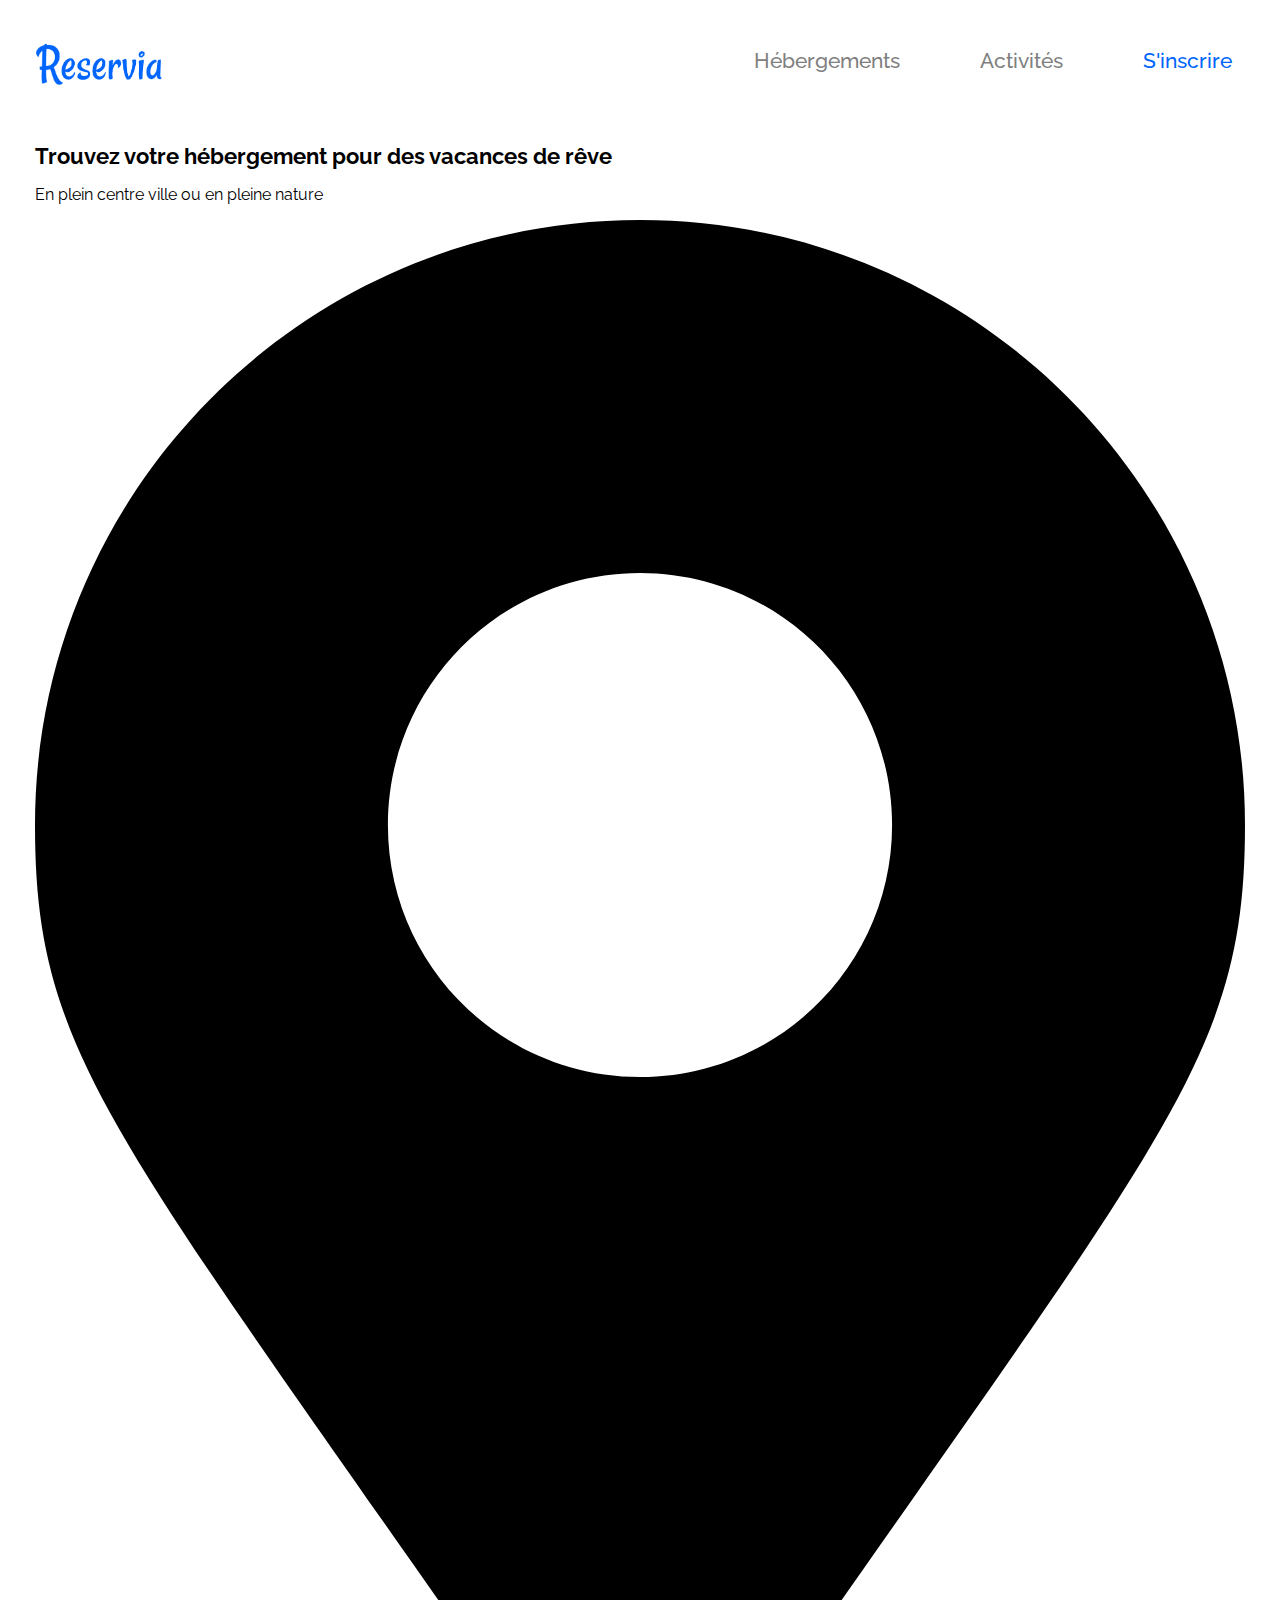
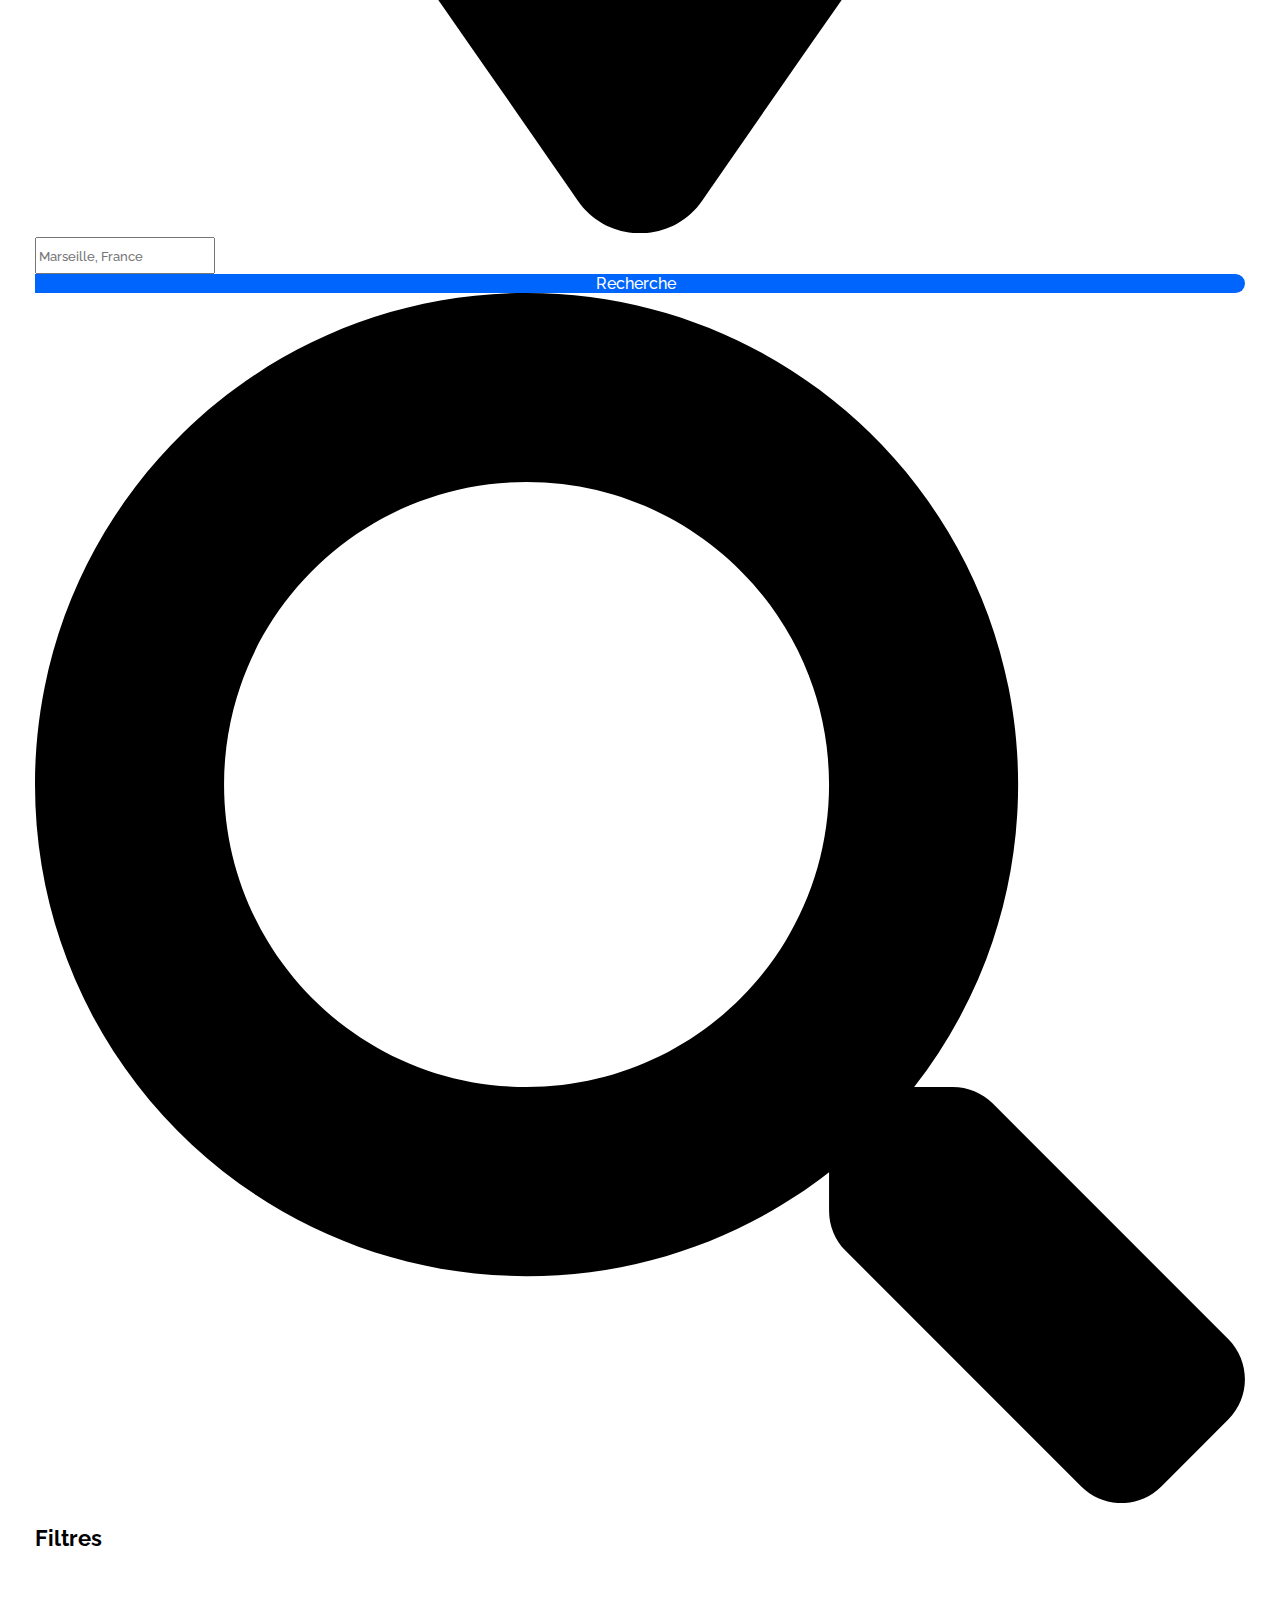
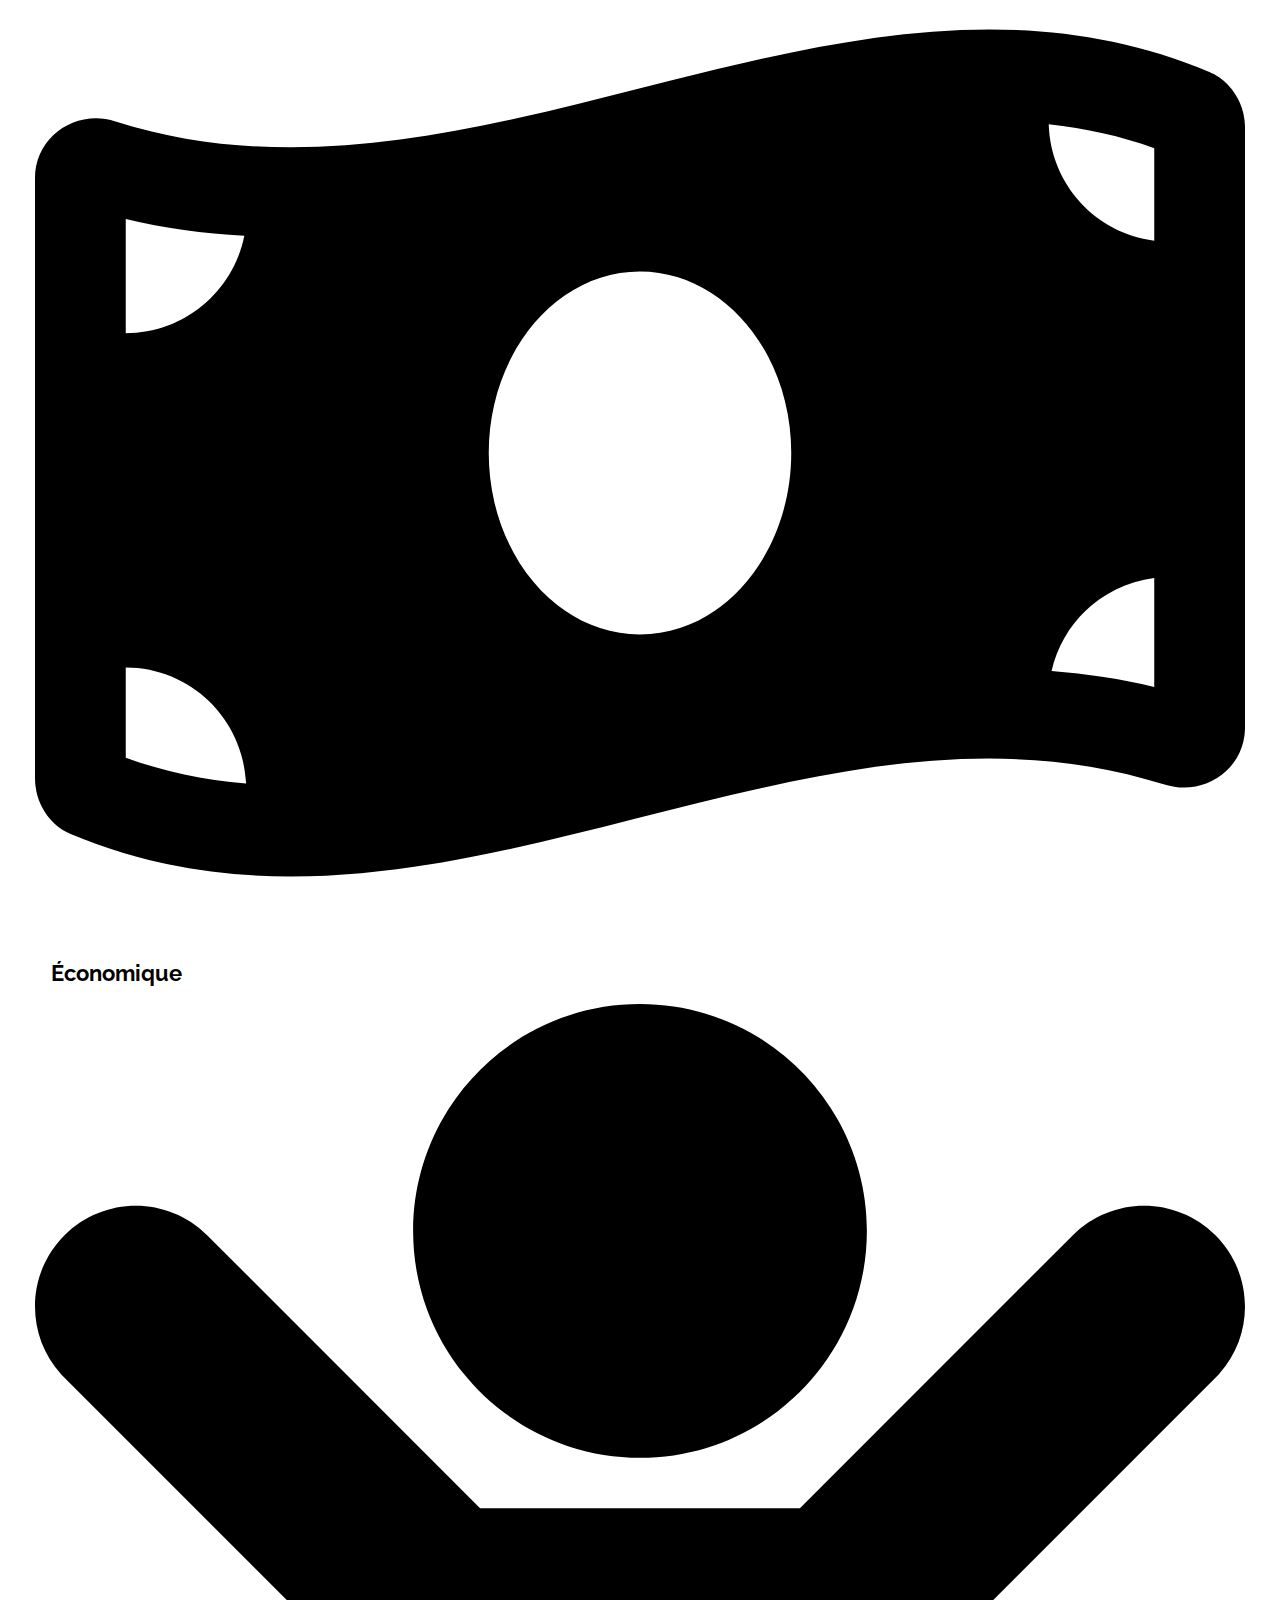
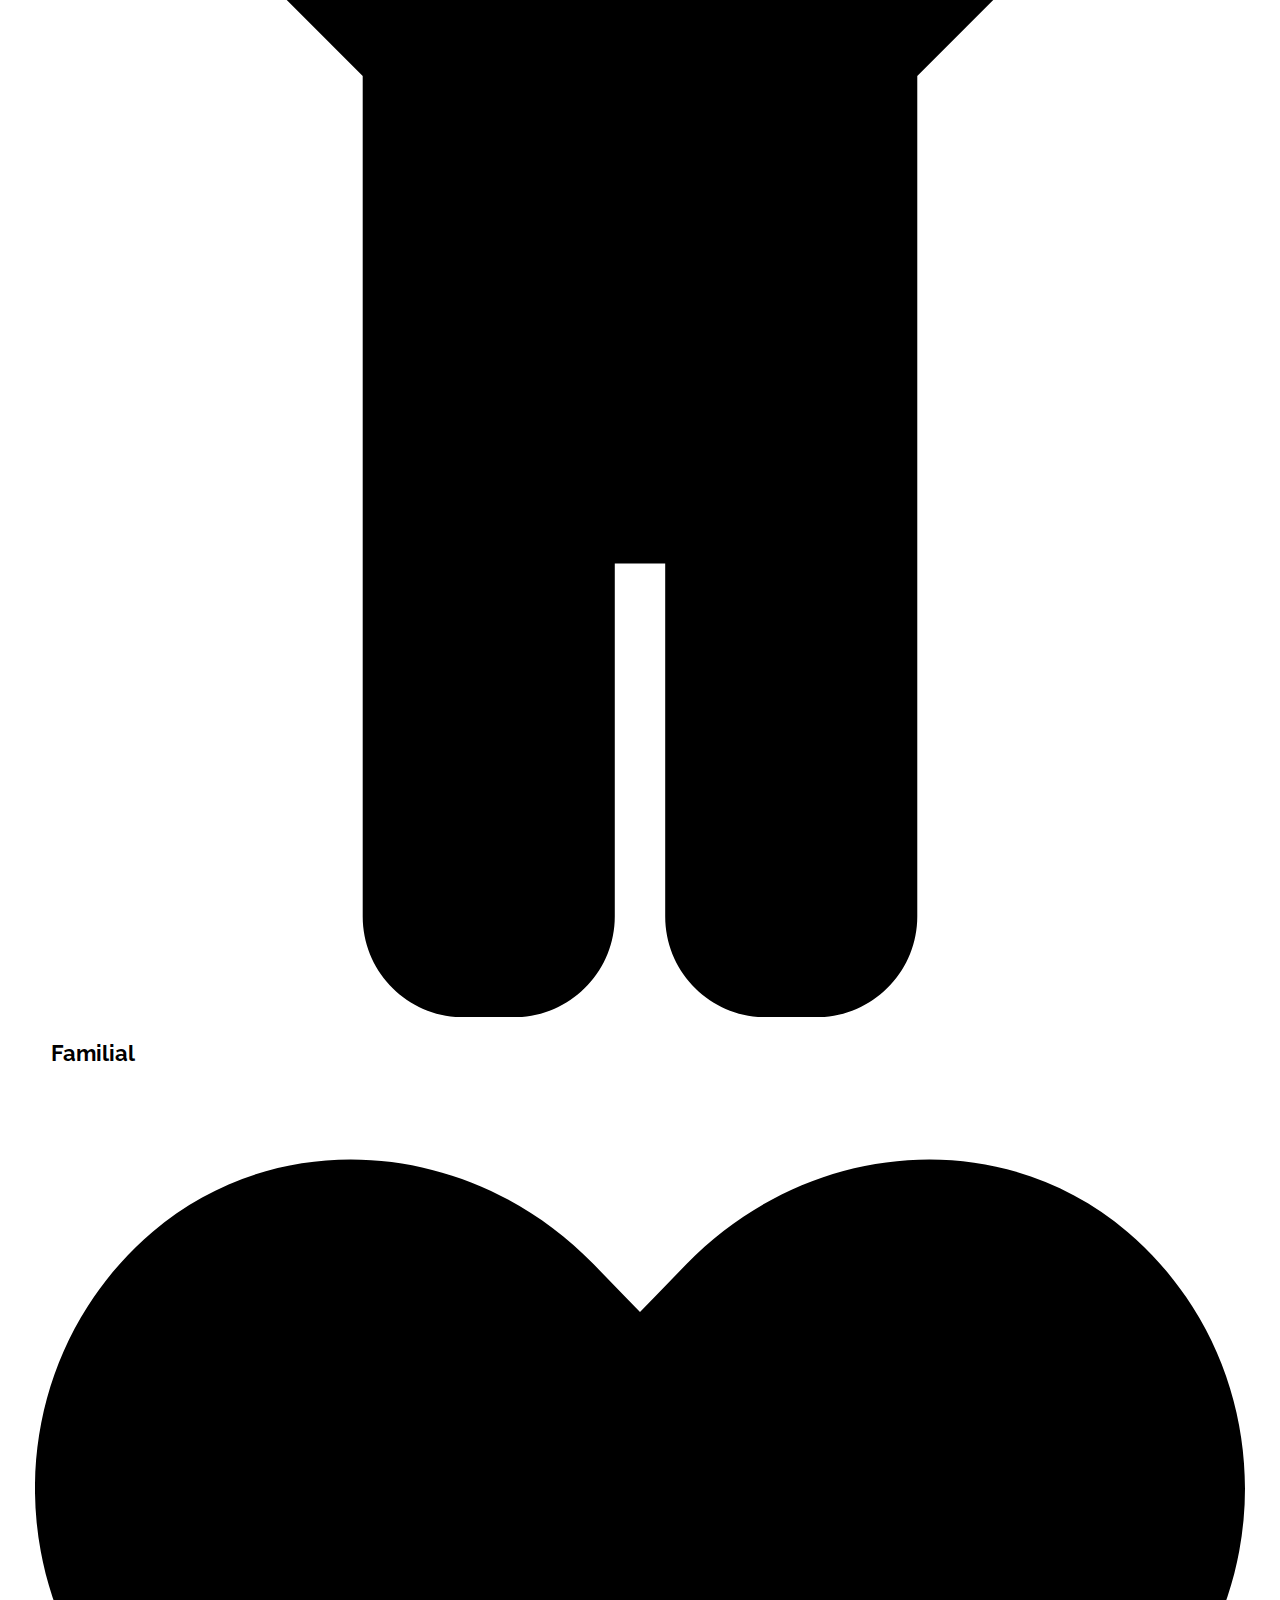
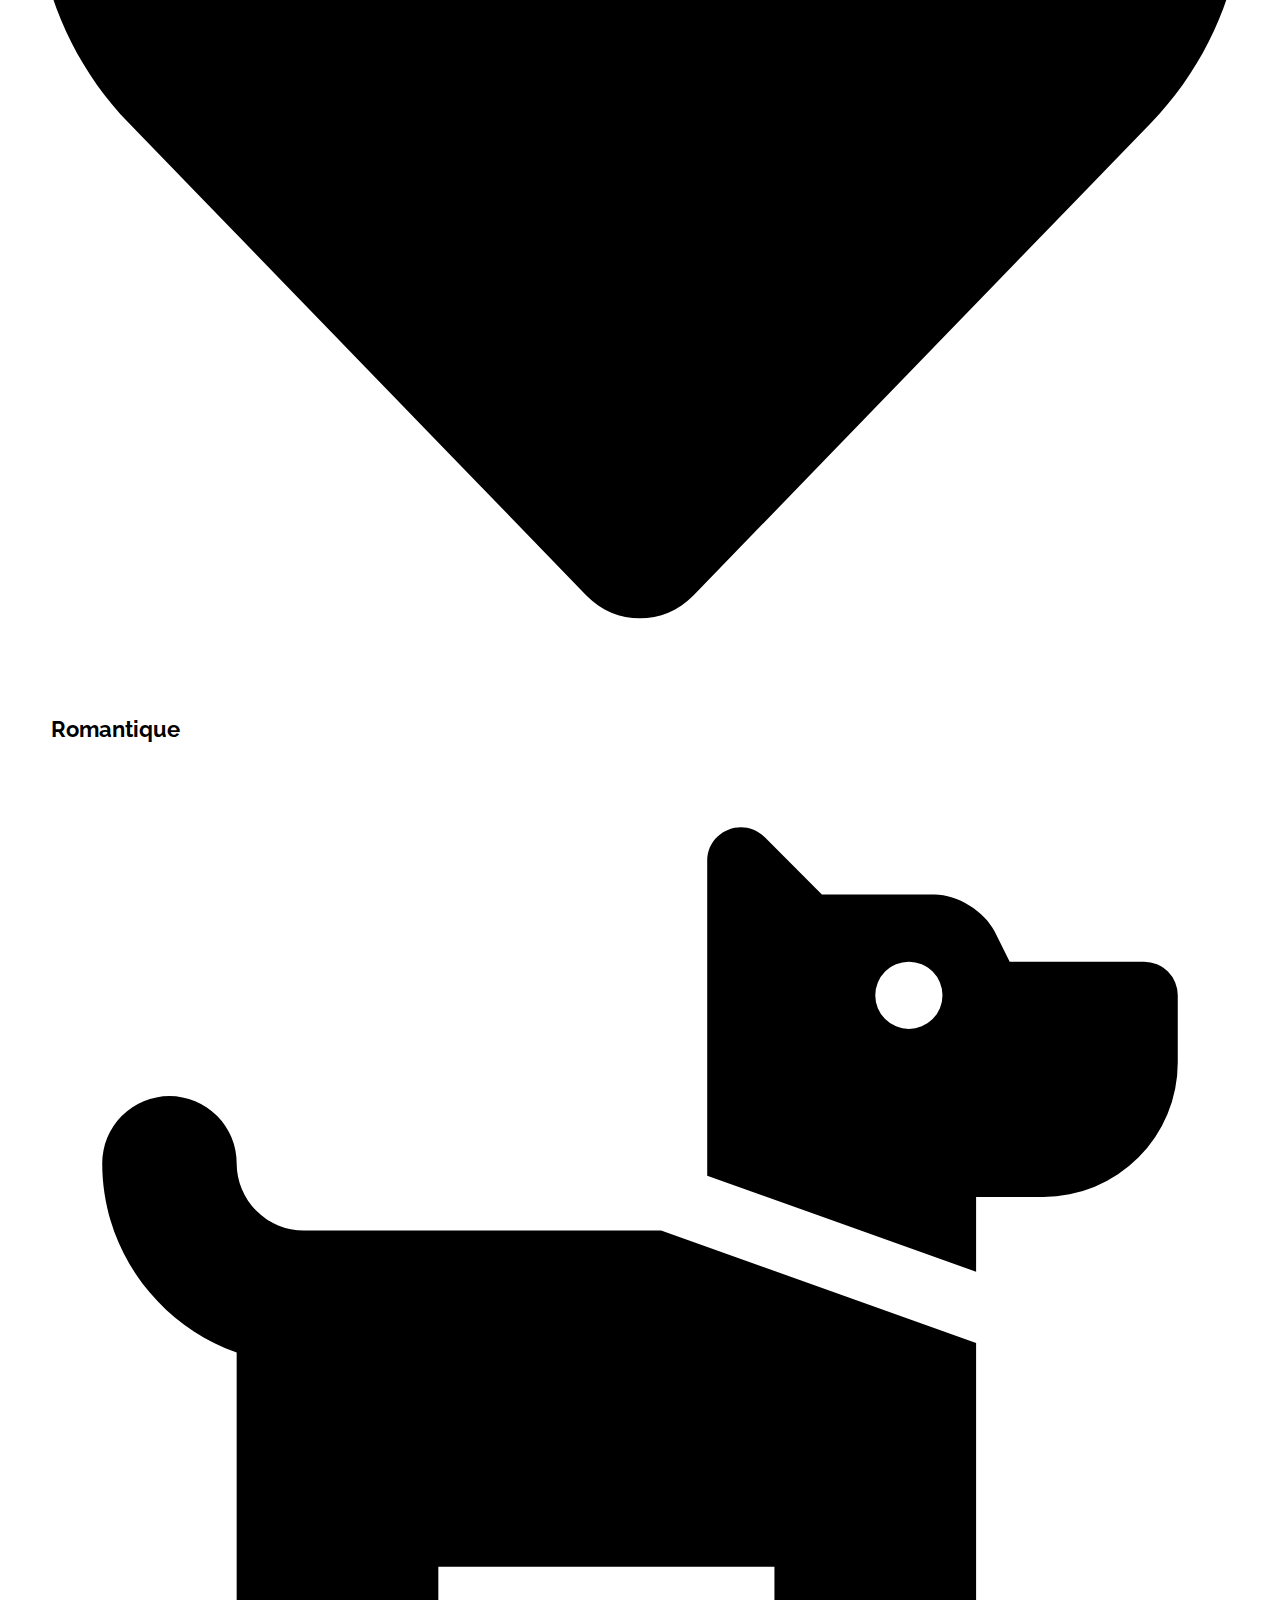
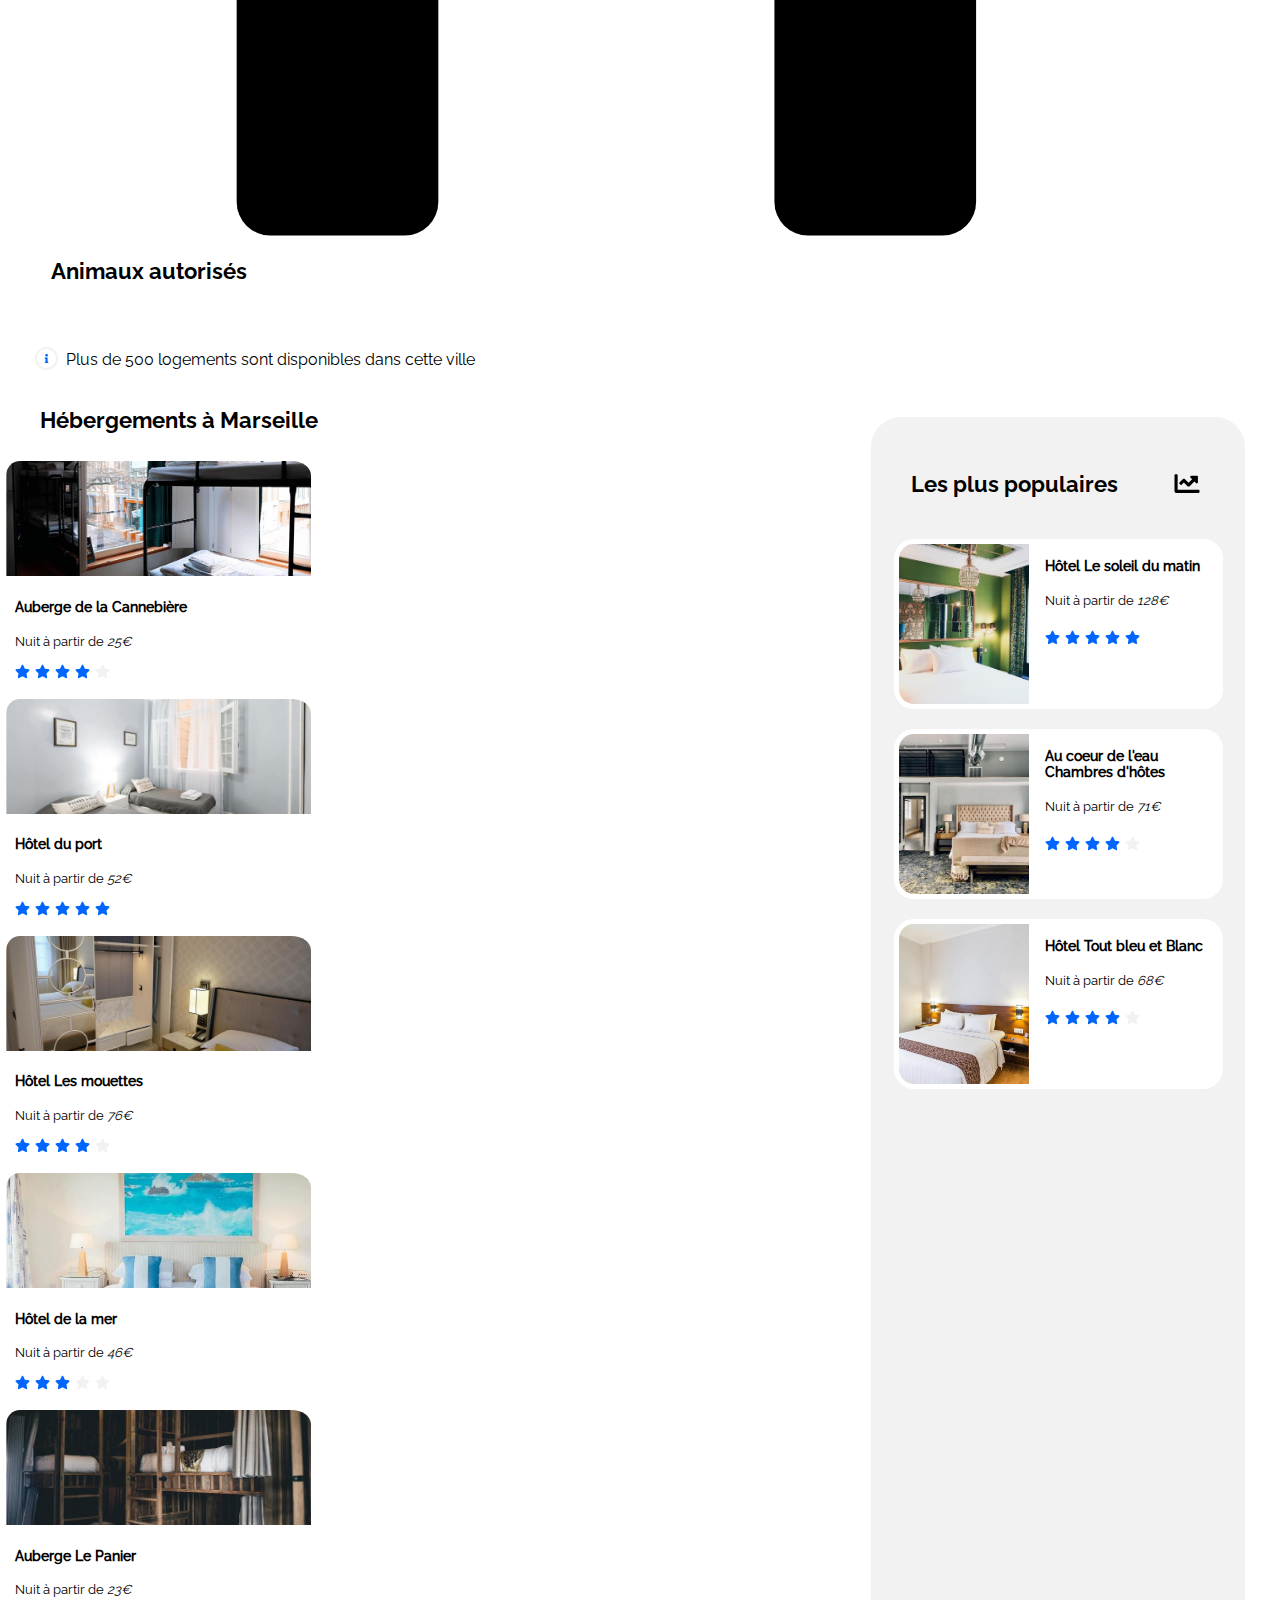
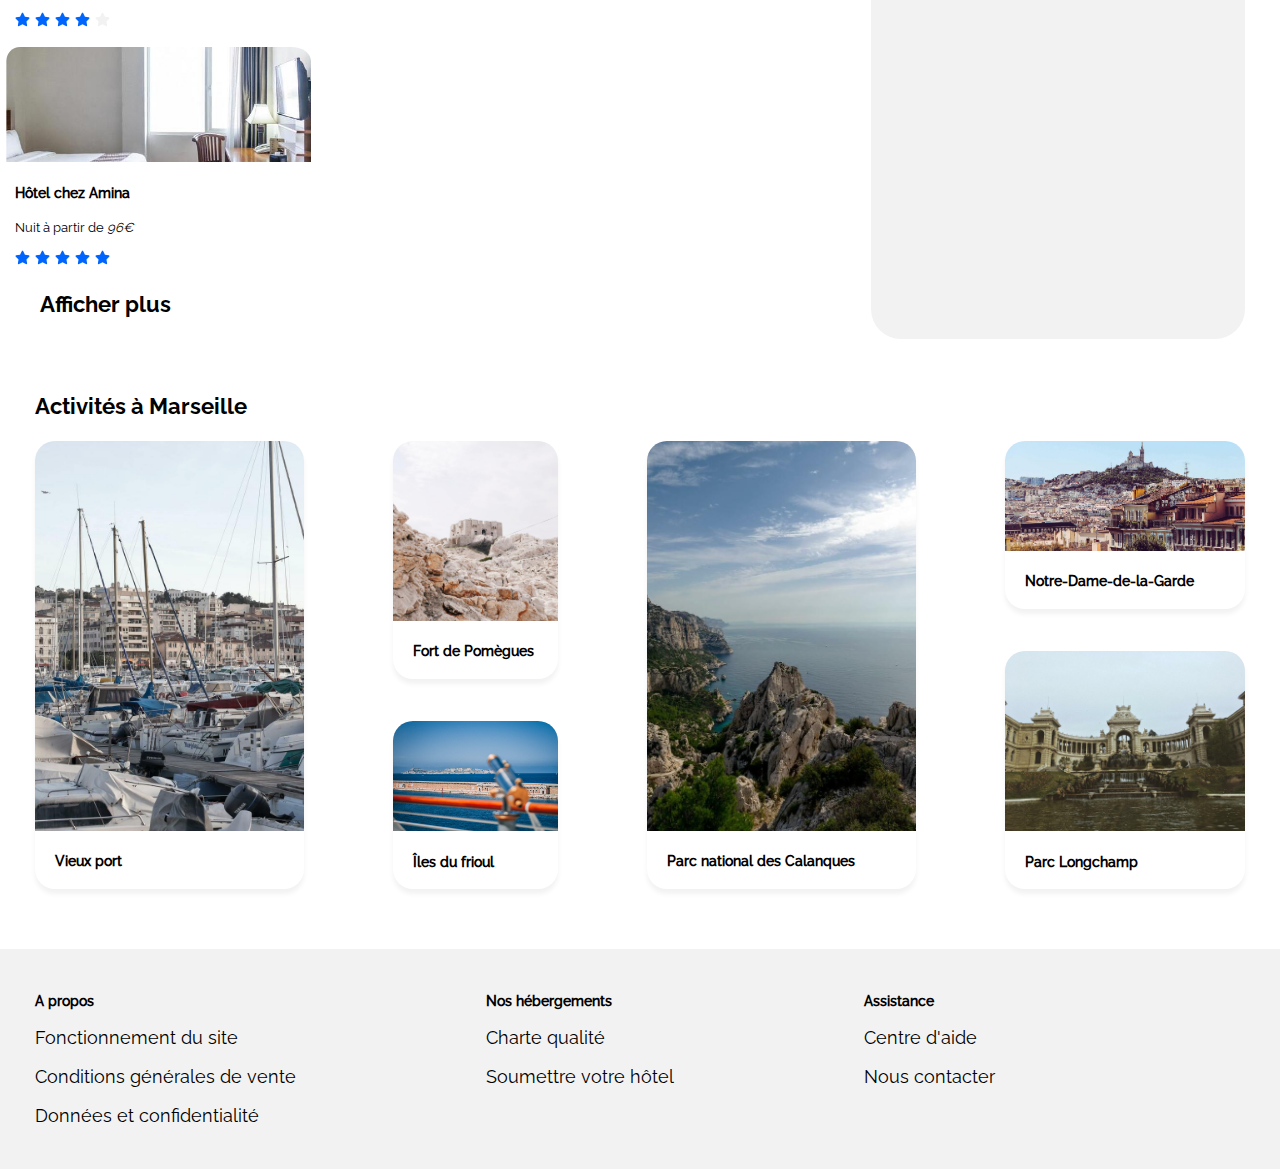
==== commit cc365ca1: "le lien vers le dossier css a été changé." ====
--- a/index.html
+++ b/index.html
@@ -12,7 +12,7 @@
                 <img class="reservia" src="Projet2-Reservia/images/logo/Reservia@3x.png" alt="">
                 <nav>
                     <ul>
-                        <li><a href="#article_desktop">Hébergements</a></li>
+                        <li><a href="#ancre_hebergement">Hébergements</a></li>
                         <li><a href="#ancre_activite">Activités</a></li>
                         <li><a href="" id="inscrire">S'inscrire</a></li>
                     </ul>
@@ -25,7 +25,7 @@
                     <a href="" id="nav_telephone_inscrire">S'inscrire</a>
                 </div>
                 <div id="nav_telephone_bottom">
-                    <a href="#article" id="nav_telephone_hebergement">Hébergements</a>
+                    <a href="#ancre_hebergement" id="nav_telephone_hebergement">Hébergements</a>
                     <a href="#ancre_activite" id="nav_telephone_activite">Activités</a>
                 </div>
             </div>
@@ -35,63 +35,34 @@
             <h1>Trouvez votre hébergement pour des vacances de rêve</h1>
             <p id="acceuil">En plein centre ville ou en pleine nature</p>
 
-            <form id="bouton_recherche_desktop" method="post" action="projet2.php">
-                <svg id="map_marker_desktop" aria-hidden="true" focusable="false" data-prefix="fas" data-icon="map-marker-alt" role="img" xmlns="http://www.w3.org/2000/svg" viewBox="0 0 384 512"><path fill="currentColor" d="M172.268 501.67C26.97 291.031 0 269.413 0 192 0 85.961 85.961 0 192 0s192 85.961 192 192c0 77.413-26.97 99.031-172.268 309.67-9.535 13.774-29.93 13.773-39.464 0zM192 272c44.183 0 80-35.817 80-80s-35.817-80-80-80-80 35.817-80 80 35.817 80 80 80z"></path></svg>
-                <input type="search" name="recherche" id="recherche_desktop" maxlength="100" placeholder="Marseille, France" />
-                <label for="recherche_desktop">Recherche</label>
+            <form id="bouton_recherche" method="post" action="projet2.php">
+                <div id="div_map_marker"><svg id="map_marker" aria-hidden="true" focusable="false" data-prefix="fas" data-icon="map-marker-alt" role="img" xmlns="http://www.w3.org/2000/svg" viewBox="0 0 384 512"><path fill="currentColor" d="M172.268 501.67C26.97 291.031 0 269.413 0 192 0 85.961 85.961 0 192 0s192 85.961 192 192c0 77.413-26.97 99.031-172.268 309.67-9.535 13.774-29.93 13.773-39.464 0zM192 272c44.183 0 80-35.817 80-80s-35.817-80-80-80-80 35.817-80 80 35.817 80 80 80z"></path></svg></div>
+                <input type="search" name="recherche" id="recherche" maxlength="100" placeholder="Marseille, France" />
+                <label for="recherche">Recherche</label>
+                <div id="loupe_telephone"><svg id="loupe" aria-hidden="true" focusable="false" data-prefix="fas" data-icon="search"  role="img" xmlns="http://www.w3.org/2000/svg" viewBox="0 0 512 512"><path fill="currentColor" d="M505 442.7L405.3 343c-4.5-4.5-10.6-7-17-7H372c27.6-35.3 44-79.7 44-128C416 93.1 322.9 0 208 0S0 93.1 0 208s93.1 208 208 208c48.3 0 92.7-16.4 128-44v16.3c0 6.4 2.5 12.5 7 17l99.7 99.7c9.4 9.4 24.6 9.4 33.9 0l28.3-28.3c9.4-9.4 9.4-24.6.1-34zM208 336c-70.7 0-128-57.2-128-128 0-70.7 57.2-128 128-128 70.7 0 128 57.2 128 128 0 70.7-57.2 128-128 128z"></path></svg></div>
             </form>
 
-            <form id="bouton_recherche_téléphone" method="post" action="projet2.php">
-                <svg id="map_marker_telephone" aria-hidden="true" focusable="false" data-prefix="fas" data-icon="map-marker-alt" role="img" xmlns="http://www.w3.org/2000/svg" viewBox="0 0 384 512"><path fill="currentColor" d="M172.268 501.67C26.97 291.031 0 269.413 0 192 0 85.961 85.961 0 192 0s192 85.961 192 192c0 77.413-26.97 99.031-172.268 309.67-9.535 13.774-29.93 13.773-39.464 0zM192 272c44.183 0 80-35.817 80-80s-35.817-80-80-80-80 35.817-80 80 35.817 80 80 80z"></path></svg>
-                    <input type="search" name="recherche" id="recherche_telephone" size="20" maxlength="100" placeholder="Marseille, France" />
-                <svg id="loupe" aria-hidden="true" focusable="false" data-prefix="fas" data-icon="search"  role="img" xmlns="http://www.w3.org/2000/svg" viewBox="0 0 512 512"><path fill="currentColor" d="M505 442.7L405.3 343c-4.5-4.5-10.6-7-17-7H372c27.6-35.3 44-79.7 44-128C416 93.1 322.9 0 208 0S0 93.1 0 208s93.1 208 208 208c48.3 0 92.7-16.4 128-44v16.3c0 6.4 2.5 12.5 7 17l99.7 99.7c9.4 9.4 24.6 9.4 33.9 0l28.3-28.3c9.4-9.4 9.4-24.6.1-34zM208 336c-70.7 0-128-57.2-128-128 0-70.7 57.2-128 128-128 70.7 0 128 57.2 128 128 0 70.7-57.2 128-128 128z"></path></svg>
-            </form>
-
-            <div id="filtre_desktop">
-                <h2 id="titre_filtre_desktop">Filtres</h2>
-
-                <div class="aide">
-                    <svg class="svg" aria-hidden="true" focusable="false" data-prefix="fas" data-icon="money-bill-wave" role="img" xmlns="http://www.w3.org/2000/svg" viewBox="0 0 640 512"><path fill="currentColor" d="M621.16 54.46C582.37 38.19 543.55 32 504.75 32c-123.17-.01-246.33 62.34-369.5 62.34-30.89 0-61.76-3.92-92.65-13.72-3.47-1.1-6.95-1.62-10.35-1.62C15.04 79 0 92.32 0 110.81v317.26c0 12.63 7.23 24.6 18.84 29.46C57.63 473.81 96.45 480 135.25 480c123.17 0 246.34-62.35 369.51-62.35 30.89 0 61.76 3.92 92.65 13.72 3.47 1.1 6.95 1.62 10.35 1.62 17.21 0 32.25-13.32 32.25-31.81V83.93c-.01-12.64-7.24-24.6-18.85-29.47zM48 132.22c20.12 5.04 41.12 7.57 62.72 8.93C104.84 170.54 79 192.69 48 192.69v-60.47zm0 285v-47.78c34.37 0 62.18 27.27 63.71 61.4-22.53-1.81-43.59-6.31-63.71-13.62zM320 352c-44.19 0-80-42.99-80-96 0-53.02 35.82-96 80-96s80 42.98 80 96c0 53.03-35.83 96-80 96zm272 27.78c-17.52-4.39-35.71-6.85-54.32-8.44 5.87-26.08 27.5-45.88 54.32-49.28v57.72zm0-236.11c-30.89-3.91-54.86-29.7-55.81-61.55 19.54 2.17 38.09 6.23 55.81 12.66v48.89z"></path></svg>
-                    <h2 class="ecriture">Économique</h2>
-                </div>
-
-                <div class="aide">
-                    <svg class="svg" aria-hidden="true" focusable="false" data-prefix="fas" data-icon="child" role="img" xmlns="http://www.w3.org/2000/svg" viewBox="0 0 384 512"><path fill="currentColor" d="M120 72c0-39.765 32.235-72 72-72s72 32.235 72 72c0 39.764-32.235 72-72 72s-72-32.236-72-72zm254.627 1.373c-12.496-12.497-32.758-12.497-45.254 0L242.745 160H141.254L54.627 73.373c-12.496-12.497-32.758-12.497-45.254 0-12.497 12.497-12.497 32.758 0 45.255L104 213.254V480c0 17.673 14.327 32 32 32h16c17.673 0 32-14.327 32-32V368h16v112c0 17.673 14.327 32 32 32h16c17.673 0 32-14.327 32-32V213.254l94.627-94.627c12.497-12.497 12.497-32.757 0-45.254z"></path></svg>
-                    <h2 class="ecriture">Familial</h2>
-                </div>
-
-                <div class="aide">
-                    <svg class="svg" aria-hidden="true" focusable="false" data-prefix="fas" data-icon="heart" role="img" xmlns="http://www.w3.org/2000/svg" viewBox="0 0 512 512"><path fill="currentColor" d="M462.3 62.6C407.5 15.9 326 24.3 275.7 76.2L256 96.5l-19.7-20.3C186.1 24.3 104.5 15.9 49.7 62.6c-62.8 53.6-66.1 149.8-9.9 207.9l193.5 199.8c12.5 12.9 32.8 12.9 45.3 0l193.5-199.8c56.3-58.1 53-154.3-9.8-207.9z"></path></svg>
-                    <h2 class="ecriture">Romantique</h2>
-                </div>
-
-                <div id="aide_desktop">
-                    <svg class="svg" aria-hidden="true" focusable="false" data-prefix="fas" data-icon="dog" role="img" xmlns="http://www.w3.org/2000/svg" viewBox="0 0 576 512"><path fill="currentColor" d="M298.06,224,448,277.55V496a16,16,0,0,1-16,16H368a16,16,0,0,1-16-16V384H192V496a16,16,0,0,1-16,16H112a16,16,0,0,1-16-16V282.09C58.84,268.84,32,233.66,32,192a32,32,0,0,1,64,0,32.06,32.06,0,0,0,32,32ZM544,112v32a64,64,0,0,1-64,64H448v35.58L320,197.87V48c0-14.25,17.22-21.39,27.31-11.31L374.59,64h53.63c10.91,0,23.75,7.92,28.62,17.69L464,96h64A16,16,0,0,1,544,112Zm-112,0a16,16,0,1,0-16,16A16,16,0,0,0,432,112Z"></path></svg>
-                    <h2 class="ecriture">Animaux autorisés</h2>
-                </div>
-            </div>
-
-            <div id="filtre_telephone">
-                <h2>Filtres</h2>
-
-                <div id="icone_filtre">
-                    <div class="aide">
-                        <svg class="svg" aria-hidden="true" focusable="false" data-prefix="fas" data-icon="money-bill-wave" role="img" xmlns="http://www.w3.org/2000/svg" viewBox="0 0 640 512"><path fill="currentColor" d="M621.16 54.46C582.37 38.19 543.55 32 504.75 32c-123.17-.01-246.33 62.34-369.5 62.34-30.89 0-61.76-3.92-92.65-13.72-3.47-1.1-6.95-1.62-10.35-1.62C15.04 79 0 92.32 0 110.81v317.26c0 12.63 7.23 24.6 18.84 29.46C57.63 473.81 96.45 480 135.25 480c123.17 0 246.34-62.35 369.51-62.35 30.89 0 61.76 3.92 92.65 13.72 3.47 1.1 6.95 1.62 10.35 1.62 17.21 0 32.25-13.32 32.25-31.81V83.93c-.01-12.64-7.24-24.6-18.85-29.47zM48 132.22c20.12 5.04 41.12 7.57 62.72 8.93C104.84 170.54 79 192.69 48 192.69v-60.47zm0 285v-47.78c34.37 0 62.18 27.27 63.71 61.4-22.53-1.81-43.59-6.31-63.71-13.62zM320 352c-44.19 0-80-42.99-80-96 0-53.02 35.82-96 80-96s80 42.98 80 96c0 53.03-35.83 96-80 96zm272 27.78c-17.52-4.39-35.71-6.85-54.32-8.44 5.87-26.08 27.5-45.88 54.32-49.28v57.72zm0-236.11c-30.89-3.91-54.86-29.7-55.81-61.55 19.54 2.17 38.09 6.23 55.81 12.66v48.89z"></path></svg>
+            <div id="filtre">
+                <h2 id="titre_filtres">Filtres</h2>
+                
+                <div id="test">
+                    <div class="bouton_filtre">
+                        <div class="background_icone_filtre"><svg class="icone_filtre" aria-hidden="true" focusable="false" data-prefix="fas" data-icon="money-bill-wave" role="img" xmlns="http://www.w3.org/2000/svg" viewBox="0 0 640 512"><path fill="currentColor" d="M621.16 54.46C582.37 38.19 543.55 32 504.75 32c-123.17-.01-246.33 62.34-369.5 62.34-30.89 0-61.76-3.92-92.65-13.72-3.47-1.1-6.95-1.62-10.35-1.62C15.04 79 0 92.32 0 110.81v317.26c0 12.63 7.23 24.6 18.84 29.46C57.63 473.81 96.45 480 135.25 480c123.17 0 246.34-62.35 369.51-62.35 30.89 0 61.76 3.92 92.65 13.72 3.47 1.1 6.95 1.62 10.35 1.62 17.21 0 32.25-13.32 32.25-31.81V83.93c-.01-12.64-7.24-24.6-18.85-29.47zM48 132.22c20.12 5.04 41.12 7.57 62.72 8.93C104.84 170.54 79 192.69 48 192.69v-60.47zm0 285v-47.78c34.37 0 62.18 27.27 63.71 61.4-22.53-1.81-43.59-6.31-63.71-13.62zM320 352c-44.19 0-80-42.99-80-96 0-53.02 35.82-96 80-96s80 42.98 80 96c0 53.03-35.83 96-80 96zm272 27.78c-17.52-4.39-35.71-6.85-54.32-8.44 5.87-26.08 27.5-45.88 54.32-49.28v57.72zm0-236.11c-30.89-3.91-54.86-29.7-55.81-61.55 19.54 2.17 38.09 6.23 55.81 12.66v48.89z"></path></svg></div>
                         <h2 class="ecriture">Économique</h2>
                     </div>
 
-                    <div id="aide_telephone">
-                        <svg class="svg" aria-hidden="true" focusable="false" data-prefix="fas" data-icon="child" role="img" xmlns="http://www.w3.org/2000/svg" viewBox="0 0 384 512"><path fill="currentColor" d="M120 72c0-39.765 32.235-72 72-72s72 32.235 72 72c0 39.764-32.235 72-72 72s-72-32.236-72-72zm254.627 1.373c-12.496-12.497-32.758-12.497-45.254 0L242.745 160H141.254L54.627 73.373c-12.496-12.497-32.758-12.497-45.254 0-12.497 12.497-12.497 32.758 0 45.255L104 213.254V480c0 17.673 14.327 32 32 32h16c17.673 0 32-14.327 32-32V368h16v112c0 17.673 14.327 32 32 32h16c17.673 0 32-14.327 32-32V213.254l94.627-94.627c12.497-12.497 12.497-32.757 0-45.254z"></path></svg>
+                    <div class="bouton_filtre">
+                        <div class="background_icone_filtre"><svg class="icone_filtre" aria-hidden="true" focusable="false" data-prefix="fas" data-icon="child" role="img" xmlns="http://www.w3.org/2000/svg" viewBox="0 0 384 512"><path fill="currentColor" d="M120 72c0-39.765 32.235-72 72-72s72 32.235 72 72c0 39.764-32.235 72-72 72s-72-32.236-72-72zm254.627 1.373c-12.496-12.497-32.758-12.497-45.254 0L242.745 160H141.254L54.627 73.373c-12.496-12.497-32.758-12.497-45.254 0-12.497 12.497-12.497 32.758 0 45.255L104 213.254V480c0 17.673 14.327 32 32 32h16c17.673 0 32-14.327 32-32V368h16v112c0 17.673 14.327 32 32 32h16c17.673 0 32-14.327 32-32V213.254l94.627-94.627c12.497-12.497 12.497-32.757 0-45.254z"></path></svg></div>
                         <h2 class="ecriture">Familial</h2>
                     </div>
 
-                    <div class="aide">
-                        <svg class="svg" aria-hidden="true" focusable="false" data-prefix="fas" data-icon="heart" role="img" xmlns="http://www.w3.org/2000/svg" viewBox="0 0 512 512"><path fill="currentColor" d="M462.3 62.6C407.5 15.9 326 24.3 275.7 76.2L256 96.5l-19.7-20.3C186.1 24.3 104.5 15.9 49.7 62.6c-62.8 53.6-66.1 149.8-9.9 207.9l193.5 199.8c12.5 12.9 32.8 12.9 45.3 0l193.5-199.8c56.3-58.1 53-154.3-9.8-207.9z"></path></svg>
+                    <div class="bouton_filtre">
+                        <div class="background_icone_filtre"><svg class="icone_filtre" aria-hidden="true" focusable="false" data-prefix="fas" data-icon="heart" role="img" xmlns="http://www.w3.org/2000/svg" viewBox="0 0 512 512"><path fill="currentColor" d="M462.3 62.6C407.5 15.9 326 24.3 275.7 76.2L256 96.5l-19.7-20.3C186.1 24.3 104.5 15.9 49.7 62.6c-62.8 53.6-66.1 149.8-9.9 207.9l193.5 199.8c12.5 12.9 32.8 12.9 45.3 0l193.5-199.8c56.3-58.1 53-154.3-9.8-207.9z"></path></svg></div>
                         <h2 class="ecriture">Romantique</h2>
                     </div>
 
-                    <div class="aide">
-                        <svg class="svg" aria-hidden="true" focusable="false" data-prefix="fas" data-icon="dog" role="img" xmlns="http://www.w3.org/2000/svg" viewBox="0 0 576 512"><path fill="currentColor" d="M298.06,224,448,277.55V496a16,16,0,0,1-16,16H368a16,16,0,0,1-16-16V384H192V496a16,16,0,0,1-16,16H112a16,16,0,0,1-16-16V282.09C58.84,268.84,32,233.66,32,192a32,32,0,0,1,64,0,32.06,32.06,0,0,0,32,32ZM544,112v32a64,64,0,0,1-64,64H448v35.58L320,197.87V48c0-14.25,17.22-21.39,27.31-11.31L374.59,64h53.63c10.91,0,23.75,7.92,28.62,17.69L464,96h64A16,16,0,0,1,544,112Zm-112,0a16,16,0,1,0-16,16A16,16,0,0,0,432,112Z"></path></svg>
+                    <div class="bouton_filtre">
+                        <div class="background_icone_filtre"><svg class="icone_filtre" aria-hidden="true" focusable="false" data-prefix="fas" data-icon="dog" role="img" xmlns="http://www.w3.org/2000/svg" viewBox="0 0 576 512"><path fill="currentColor" d="M298.06,224,448,277.55V496a16,16,0,0,1-16,16H368a16,16,0,0,1-16-16V384H192V496a16,16,0,0,1-16,16H112a16,16,0,0,1-16-16V282.09C58.84,268.84,32,233.66,32,192a32,32,0,0,1,64,0,32.06,32.06,0,0,0,32,32ZM544,112v32a64,64,0,0,1-64,64H448v35.58L320,197.87V48c0-14.25,17.22-21.39,27.31-11.31L374.59,64h53.63c10.91,0,23.75,7.92,28.62,17.69L464,96h64A16,16,0,0,1,544,112Zm-112,0a16,16,0,1,0-16,16A16,16,0,0,0,432,112Z"></path></svg></div>
                         <h2 class="ecriture">Animaux autorisés</h2>
                     </div>
                 </div>
@@ -104,13 +75,13 @@
 
         </article> 
         <main>
-            <article id="article_desktop">
-                <div id="hebergements_desktop">
-                    <h3 class="titre_telephone">Hébergements à Marseille</h3>
-
-                    <div id="haut">
-
-                         <div class="ecart_haut">
+            <article id="article_hebergement">
+                <div id="hebergements_a_marseille">
+                    <h3 class="titre_article" id="ancre_hebergement">Hébergements à Marseille</h3>
+
+                    <div id="image_hebergement_du_haut">
+
+                         <div class="image_en_haut">
                             <a href=""><img class="imgs" src="Projet2-Reservia/images/hebergements/4_small/marcus-loke-WQJvWU_HZFo-unsplash.jpg" alt="">
                             <div class="banniere">
                                 <h4>Auberge de la Cannebière</h4>
@@ -125,7 +96,7 @@
                             </div></a>
                         </div>
 
-                        <div class="ecart_haut">
+                        <div class="image_en_haut">
                             <a href=""><img class="imgs" src="Projet2-Reservia/images/hebergements/4_small/fred-kleber-gTbaxaVLvsg-unsplash.jpg" alt="">
                             <div class="banniere">
                                 <h4>Hôtel du port</h4>
@@ -140,7 +111,7 @@
                             </div></a>
                         </div>
 
-                        <div class="ecart_haut">
+                        <div class="image_en_haut">
                             <a href=""><img class="imgs" src="Projet2-Reservia/images/hebergements/4_small/reisetopia-B8WIgxA_PFU-unsplash.jpg" alt="">
                             <div class="banniere">
                                 <h4>Hôtel Les mouettes</h4>
@@ -157,9 +128,9 @@
 
                     </div>
 
-                    <div id="bas">
-
-                        <div class="ecart_bas">
+                    <div id="image_hebergement_du_bas">
+
+                        <div class="image_en_bas">
                             <a href=""><img class="imgs" src="Projet2-Reservia/images/hebergements/4_small/annie-spratt-Eg1qcIitAuA-unsplash.jpg" alt="">
                             <div class="banniere">
                                 <h4>Hôtel de la mer</h4>
@@ -174,7 +145,7 @@
                             </div></a>
                         </div>
 
-                        <div class="ecart_bas">
+                        <div class="image_en_bas">
                             <a href=""><img class="imgs" src="Projet2-Reservia/images/hebergements/4_small/nicate-lee-kT-ZyaiwBe0-unsplash.jpg" alt="">
                             <div class="banniere">
                                 <h4>Auberge Le Panier</h4>
@@ -189,7 +160,7 @@
                             </div></a>
                         </div>
 
-                        <div class="ecart_bas">
+                        <div class="image_en_bas">
                             <a href=""><img class="imgs" src="Projet2-Reservia/images/hebergements/4_small/febrian-zakaria-M6S1WvfW68A-unsplash.jpg" alt="">
                             <div class="banniere">
                                 <h4>Hôtel chez Amina</h4>
@@ -209,113 +180,10 @@
                     <h3 id="texte">Afficher plus</h3>
                 </div>
             </article>
-            <article id="article_tablette">
-                <div id="hebergements_tablette">
-                    <h3 class="titre_tablette">Hébergement à Marseille</h3>
-
-                    <div id="haut_tablette">
-                         <div class="ecart_haut">
-                            <a href=""><img class="imgs" src="Projet2-Reservia/images/hebergements/4_small/marcus-loke-WQJvWU_HZFo-unsplash.jpg" alt="">
-                            <div class="banniere">
-                                <h4>Auberge de la Cannebière</h4>
-                                <p>Nuit à partir de <em>25€</em></p>
-                            </div>
-                            <div class="etoile">
-                                <svg aria-hidden="true" focusable="false" data-prefix="fas" data-icon="star" class="blue_star" role="img" xmlns="http://www.w3.org/2000/svg" viewBox="0 0 576 512"><path fill="currentColor" d="M259.3 17.8L194 150.2 47.9 171.5c-26.2 3.8-36.7 36.1-17.7 54.6l105.7 103-25 145.5c-4.5 26.3 23.2 46 46.4 33.7L288 439.6l130.7 68.7c23.2 12.2 50.9-7.4 46.4-33.7l-25-145.5 105.7-103c19-18.5 8.5-50.8-17.7-54.6L382 150.2 316.7 17.8c-11.7-23.6-45.6-23.9-57.4 0z"></path></svg>
-                                <svg aria-hidden="true" focusable="false" data-prefix="fas" data-icon="star" class="blue_star" role="img" xmlns="http://www.w3.org/2000/svg" viewBox="0 0 576 512"><path fill="currentColor" d="M259.3 17.8L194 150.2 47.9 171.5c-26.2 3.8-36.7 36.1-17.7 54.6l105.7 103-25 145.5c-4.5 26.3 23.2 46 46.4 33.7L288 439.6l130.7 68.7c23.2 12.2 50.9-7.4 46.4-33.7l-25-145.5 105.7-103c19-18.5 8.5-50.8-17.7-54.6L382 150.2 316.7 17.8c-11.7-23.6-45.6-23.9-57.4 0z"></path></svg>
-                                <svg aria-hidden="true" focusable="false" data-prefix="fas" data-icon="star" class="blue_star" role="img" xmlns="http://www.w3.org/2000/svg" viewBox="0 0 576 512"><path fill="currentColor" d="M259.3 17.8L194 150.2 47.9 171.5c-26.2 3.8-36.7 36.1-17.7 54.6l105.7 103-25 145.5c-4.5 26.3 23.2 46 46.4 33.7L288 439.6l130.7 68.7c23.2 12.2 50.9-7.4 46.4-33.7l-25-145.5 105.7-103c19-18.5 8.5-50.8-17.7-54.6L382 150.2 316.7 17.8c-11.7-23.6-45.6-23.9-57.4 0z"></path></svg>
-                                <svg aria-hidden="true" focusable="false" data-prefix="fas" data-icon="star" class="blue_star" role="img" xmlns="http://www.w3.org/2000/svg" viewBox="0 0 576 512"><path fill="currentColor" d="M259.3 17.8L194 150.2 47.9 171.5c-26.2 3.8-36.7 36.1-17.7 54.6l105.7 103-25 145.5c-4.5 26.3 23.2 46 46.4 33.7L288 439.6l130.7 68.7c23.2 12.2 50.9-7.4 46.4-33.7l-25-145.5 105.7-103c19-18.5 8.5-50.8-17.7-54.6L382 150.2 316.7 17.8c-11.7-23.6-45.6-23.9-57.4 0z"></path></svg>
-                                <svg aria-hidden="true" focusable="false" data-prefix="fas" data-icon="star" class="star" role="img" xmlns="http://www.w3.org/2000/svg" viewBox="0 0 576 512"><path fill="currentColor" d="M259.3 17.8L194 150.2 47.9 171.5c-26.2 3.8-36.7 36.1-17.7 54.6l105.7 103-25 145.5c-4.5 26.3 23.2 46 46.4 33.7L288 439.6l130.7 68.7c23.2 12.2 50.9-7.4 46.4-33.7l-25-145.5 105.7-103c19-18.5 8.5-50.8-17.7-54.6L382 150.2 316.7 17.8c-11.7-23.6-45.6-23.9-57.4 0z"></path></svg>
-                            </div></a>
-                        </div>
-
-                        <div class="ecart_haut">
-                            <a href=""><img class="imgs" src="Projet2-Reservia/images/hebergements/4_small/fred-kleber-gTbaxaVLvsg-unsplash.jpg" alt="">
-                            <div class="banniere">
-                                <h4>Hôtel du port</h4>
-                                <p>Nuit à partir de <em>52€</em></p>
-                            </div>
-                            <div class="etoile">
-                                <svg aria-hidden="true" focusable="false" data-prefix="fas" data-icon="star" class="blue_star" role="img" xmlns="http://www.w3.org/2000/svg" viewBox="0 0 576 512"><path fill="currentColor" d="M259.3 17.8L194 150.2 47.9 171.5c-26.2 3.8-36.7 36.1-17.7 54.6l105.7 103-25 145.5c-4.5 26.3 23.2 46 46.4 33.7L288 439.6l130.7 68.7c23.2 12.2 50.9-7.4 46.4-33.7l-25-145.5 105.7-103c19-18.5 8.5-50.8-17.7-54.6L382 150.2 316.7 17.8c-11.7-23.6-45.6-23.9-57.4 0z"></path></svg>
-                                <svg aria-hidden="true" focusable="false" data-prefix="fas" data-icon="star" class="blue_star" role="img" xmlns="http://www.w3.org/2000/svg" viewBox="0 0 576 512"><path fill="currentColor" d="M259.3 17.8L194 150.2 47.9 171.5c-26.2 3.8-36.7 36.1-17.7 54.6l105.7 103-25 145.5c-4.5 26.3 23.2 46 46.4 33.7L288 439.6l130.7 68.7c23.2 12.2 50.9-7.4 46.4-33.7l-25-145.5 105.7-103c19-18.5 8.5-50.8-17.7-54.6L382 150.2 316.7 17.8c-11.7-23.6-45.6-23.9-57.4 0z"></path></svg>
-                                <svg aria-hidden="true" focusable="false" data-prefix="fas" data-icon="star" class="blue_star" role="img" xmlns="http://www.w3.org/2000/svg" viewBox="0 0 576 512"><path fill="currentColor" d="M259.3 17.8L194 150.2 47.9 171.5c-26.2 3.8-36.7 36.1-17.7 54.6l105.7 103-25 145.5c-4.5 26.3 23.2 46 46.4 33.7L288 439.6l130.7 68.7c23.2 12.2 50.9-7.4 46.4-33.7l-25-145.5 105.7-103c19-18.5 8.5-50.8-17.7-54.6L382 150.2 316.7 17.8c-11.7-23.6-45.6-23.9-57.4 0z"></path></svg>
-                                <svg aria-hidden="true" focusable="false" data-prefix="fas" data-icon="star" class="blue_star" role="img" xmlns="http://www.w3.org/2000/svg" viewBox="0 0 576 512"><path fill="currentColor" d="M259.3 17.8L194 150.2 47.9 171.5c-26.2 3.8-36.7 36.1-17.7 54.6l105.7 103-25 145.5c-4.5 26.3 23.2 46 46.4 33.7L288 439.6l130.7 68.7c23.2 12.2 50.9-7.4 46.4-33.7l-25-145.5 105.7-103c19-18.5 8.5-50.8-17.7-54.6L382 150.2 316.7 17.8c-11.7-23.6-45.6-23.9-57.4 0z"></path></svg>
-                                <svg aria-hidden="true" focusable="false" data-prefix="fas" data-icon="star" class="blue_star" role="img" xmlns="http://www.w3.org/2000/svg" viewBox="0 0 576 512"><path fill="currentColor" d="M259.3 17.8L194 150.2 47.9 171.5c-26.2 3.8-36.7 36.1-17.7 54.6l105.7 103-25 145.5c-4.5 26.3 23.2 46 46.4 33.7L288 439.6l130.7 68.7c23.2 12.2 50.9-7.4 46.4-33.7l-25-145.5 105.7-103c19-18.5 8.5-50.8-17.7-54.6L382 150.2 316.7 17.8c-11.7-23.6-45.6-23.9-57.4 0z"></path></svg>
-                            </div></a>
-                        </div>
-                    </div>
-
-                    <div id="milieu">
-                        <div class="ecart_milieu">
-                            <a href=""><img class="imgs" src="Projet2-Reservia/images/hebergements/4_small/reisetopia-B8WIgxA_PFU-unsplash.jpg" alt="">
-                            <div class="banniere">
-                                <h4>Hôtel Les mouettes</h4>
-                                <p>Nuit à partir de <em>76€</em></p>
-                            </div>
-                            <div class="etoile">
-                                <svg aria-hidden="true" focusable="false" data-prefix="fas" data-icon="star" class="blue_star" role="img" xmlns="http://www.w3.org/2000/svg" viewBox="0 0 576 512"><path fill="currentColor" d="M259.3 17.8L194 150.2 47.9 171.5c-26.2 3.8-36.7 36.1-17.7 54.6l105.7 103-25 145.5c-4.5 26.3 23.2 46 46.4 33.7L288 439.6l130.7 68.7c23.2 12.2 50.9-7.4 46.4-33.7l-25-145.5 105.7-103c19-18.5 8.5-50.8-17.7-54.6L382 150.2 316.7 17.8c-11.7-23.6-45.6-23.9-57.4 0z"></path></svg>
-                                <svg aria-hidden="true" focusable="false" data-prefix="fas" data-icon="star" class="blue_star" role="img" xmlns="http://www.w3.org/2000/svg" viewBox="0 0 576 512"><path fill="currentColor" d="M259.3 17.8L194 150.2 47.9 171.5c-26.2 3.8-36.7 36.1-17.7 54.6l105.7 103-25 145.5c-4.5 26.3 23.2 46 46.4 33.7L288 439.6l130.7 68.7c23.2 12.2 50.9-7.4 46.4-33.7l-25-145.5 105.7-103c19-18.5 8.5-50.8-17.7-54.6L382 150.2 316.7 17.8c-11.7-23.6-45.6-23.9-57.4 0z"></path></svg>
-                                <svg aria-hidden="true" focusable="false" data-prefix="fas" data-icon="star" class="blue_star" role="img" xmlns="http://www.w3.org/2000/svg" viewBox="0 0 576 512"><path fill="currentColor" d="M259.3 17.8L194 150.2 47.9 171.5c-26.2 3.8-36.7 36.1-17.7 54.6l105.7 103-25 145.5c-4.5 26.3 23.2 46 46.4 33.7L288 439.6l130.7 68.7c23.2 12.2 50.9-7.4 46.4-33.7l-25-145.5 105.7-103c19-18.5 8.5-50.8-17.7-54.6L382 150.2 316.7 17.8c-11.7-23.6-45.6-23.9-57.4 0z"></path></svg>
-                                <svg aria-hidden="true" focusable="false" data-prefix="fas" data-icon="star" class="blue_star" role="img" xmlns="http://www.w3.org/2000/svg" viewBox="0 0 576 512"><path fill="currentColor" d="M259.3 17.8L194 150.2 47.9 171.5c-26.2 3.8-36.7 36.1-17.7 54.6l105.7 103-25 145.5c-4.5 26.3 23.2 46 46.4 33.7L288 439.6l130.7 68.7c23.2 12.2 50.9-7.4 46.4-33.7l-25-145.5 105.7-103c19-18.5 8.5-50.8-17.7-54.6L382 150.2 316.7 17.8c-11.7-23.6-45.6-23.9-57.4 0z"></path></svg>
-                                <svg aria-hidden="true" focusable="false" data-prefix="fas" data-icon="star" class="star" role="img" xmlns="http://www.w3.org/2000/svg" viewBox="0 0 576 512"><path fill="currentColor" d="M259.3 17.8L194 150.2 47.9 171.5c-26.2 3.8-36.7 36.1-17.7 54.6l105.7 103-25 145.5c-4.5 26.3 23.2 46 46.4 33.7L288 439.6l130.7 68.7c23.2 12.2 50.9-7.4 46.4-33.7l-25-145.5 105.7-103c19-18.5 8.5-50.8-17.7-54.6L382 150.2 316.7 17.8c-11.7-23.6-45.6-23.9-57.4 0z"></path></svg>
-                            </div></a>
-                        </div>
-
-                        <div class="ecart_milieu">
-                            <a href=""><img class="imgs" src="Projet2-Reservia/images/hebergements/4_small/annie-spratt-Eg1qcIitAuA-unsplash.jpg" alt="">
-                            <div class="banniere">
-                                <h4>Auberge Le Panier</h4>
-                                <p>Nuit à partir de <em>23€</em></p>
-                            </div>
-                            <div class="etoile">
-                                <svg aria-hidden="true" focusable="false" data-prefix="fas" data-icon="star" class="blue_star" role="img" xmlns="http://www.w3.org/2000/svg" viewBox="0 0 576 512"><path fill="currentColor" d="M259.3 17.8L194 150.2 47.9 171.5c-26.2 3.8-36.7 36.1-17.7 54.6l105.7 103-25 145.5c-4.5 26.3 23.2 46 46.4 33.7L288 439.6l130.7 68.7c23.2 12.2 50.9-7.4 46.4-33.7l-25-145.5 105.7-103c19-18.5 8.5-50.8-17.7-54.6L382 150.2 316.7 17.8c-11.7-23.6-45.6-23.9-57.4 0z"></path></svg>
-                                <svg aria-hidden="true" focusable="false" data-prefix="fas" data-icon="star" class="blue_star" role="img" xmlns="http://www.w3.org/2000/svg" viewBox="0 0 576 512"><path fill="currentColor" d="M259.3 17.8L194 150.2 47.9 171.5c-26.2 3.8-36.7 36.1-17.7 54.6l105.7 103-25 145.5c-4.5 26.3 23.2 46 46.4 33.7L288 439.6l130.7 68.7c23.2 12.2 50.9-7.4 46.4-33.7l-25-145.5 105.7-103c19-18.5 8.5-50.8-17.7-54.6L382 150.2 316.7 17.8c-11.7-23.6-45.6-23.9-57.4 0z"></path></svg>
-                                <svg aria-hidden="true" focusable="false" data-prefix="fas" data-icon="star" class="blue_star" role="img" xmlns="http://www.w3.org/2000/svg" viewBox="0 0 576 512"><path fill="currentColor" d="M259.3 17.8L194 150.2 47.9 171.5c-26.2 3.8-36.7 36.1-17.7 54.6l105.7 103-25 145.5c-4.5 26.3 23.2 46 46.4 33.7L288 439.6l130.7 68.7c23.2 12.2 50.9-7.4 46.4-33.7l-25-145.5 105.7-103c19-18.5 8.5-50.8-17.7-54.6L382 150.2 316.7 17.8c-11.7-23.6-45.6-23.9-57.4 0z"></path></svg>
-                                <svg aria-hidden="true" focusable="false" data-prefix="fas" data-icon="star" class="star" role="img" xmlns="http://www.w3.org/2000/svg" viewBox="0 0 576 512"><path fill="currentColor" d="M259.3 17.8L194 150.2 47.9 171.5c-26.2 3.8-36.7 36.1-17.7 54.6l105.7 103-25 145.5c-4.5 26.3 23.2 46 46.4 33.7L288 439.6l130.7 68.7c23.2 12.2 50.9-7.4 46.4-33.7l-25-145.5 105.7-103c19-18.5 8.5-50.8-17.7-54.6L382 150.2 316.7 17.8c-11.7-23.6-45.6-23.9-57.4 0z"></path></svg>
-                                <svg aria-hidden="true" focusable="false" data-prefix="fas" data-icon="star" class="star" role="img" xmlns="http://www.w3.org/2000/svg" viewBox="0 0 576 512"><path fill="currentColor" d="M259.3 17.8L194 150.2 47.9 171.5c-26.2 3.8-36.7 36.1-17.7 54.6l105.7 103-25 145.5c-4.5 26.3 23.2 46 46.4 33.7L288 439.6l130.7 68.7c23.2 12.2 50.9-7.4 46.4-33.7l-25-145.5 105.7-103c19-18.5 8.5-50.8-17.7-54.6L382 150.2 316.7 17.8c-11.7-23.6-45.6-23.9-57.4 0z"></path></svg>
-                            </div></a>
-                        </div>
-                    </div>
-                        
-                    <div id="bas_tablette">
-                        <div class="ecart_bas">
-                            <a href=""><img class="imgs" src="Projet2-Reservia/images/hebergements/4_small/nicate-lee-kT-ZyaiwBe0-unsplash.jpg" alt="">
-                            <div class="banniere">
-                                <h4>Hôtel de la mer</h4>
-                                <p>Nuit à partir de <em>46€</em></p>
-                            </div>
-                            <div class="etoile">
-                                <svg aria-hidden="true" focusable="false" data-prefix="fas" data-icon="star" class="blue_star" role="img" xmlns="http://www.w3.org/2000/svg" viewBox="0 0 576 512"><path fill="currentColor" d="M259.3 17.8L194 150.2 47.9 171.5c-26.2 3.8-36.7 36.1-17.7 54.6l105.7 103-25 145.5c-4.5 26.3 23.2 46 46.4 33.7L288 439.6l130.7 68.7c23.2 12.2 50.9-7.4 46.4-33.7l-25-145.5 105.7-103c19-18.5 8.5-50.8-17.7-54.6L382 150.2 316.7 17.8c-11.7-23.6-45.6-23.9-57.4 0z"></path></svg>
-                                <svg aria-hidden="true" focusable="false" data-prefix="fas" data-icon="star" class="blue_star" role="img" xmlns="http://www.w3.org/2000/svg" viewBox="0 0 576 512"><path fill="currentColor" d="M259.3 17.8L194 150.2 47.9 171.5c-26.2 3.8-36.7 36.1-17.7 54.6l105.7 103-25 145.5c-4.5 26.3 23.2 46 46.4 33.7L288 439.6l130.7 68.7c23.2 12.2 50.9-7.4 46.4-33.7l-25-145.5 105.7-103c19-18.5 8.5-50.8-17.7-54.6L382 150.2 316.7 17.8c-11.7-23.6-45.6-23.9-57.4 0z"></path></svg>
-                                <svg aria-hidden="true" focusable="false" data-prefix="fas" data-icon="star" class="blue_star" role="img" xmlns="http://www.w3.org/2000/svg" viewBox="0 0 576 512"><path fill="currentColor" d="M259.3 17.8L194 150.2 47.9 171.5c-26.2 3.8-36.7 36.1-17.7 54.6l105.7 103-25 145.5c-4.5 26.3 23.2 46 46.4 33.7L288 439.6l130.7 68.7c23.2 12.2 50.9-7.4 46.4-33.7l-25-145.5 105.7-103c19-18.5 8.5-50.8-17.7-54.6L382 150.2 316.7 17.8c-11.7-23.6-45.6-23.9-57.4 0z"></path></svg>
-                                <svg aria-hidden="true" focusable="false" data-prefix="fas" data-icon="star" class="blue_star" role="img" xmlns="http://www.w3.org/2000/svg" viewBox="0 0 576 512"><path fill="currentColor" d="M259.3 17.8L194 150.2 47.9 171.5c-26.2 3.8-36.7 36.1-17.7 54.6l105.7 103-25 145.5c-4.5 26.3 23.2 46 46.4 33.7L288 439.6l130.7 68.7c23.2 12.2 50.9-7.4 46.4-33.7l-25-145.5 105.7-103c19-18.5 8.5-50.8-17.7-54.6L382 150.2 316.7 17.8c-11.7-23.6-45.6-23.9-57.4 0z"></path></svg>
-                                <svg aria-hidden="true" focusable="false" data-prefix="fas" data-icon="star" class="star" role="img" xmlns="http://www.w3.org/2000/svg" viewBox="0 0 576 512"><path fill="currentColor" d="M259.3 17.8L194 150.2 47.9 171.5c-26.2 3.8-36.7 36.1-17.7 54.6l105.7 103-25 145.5c-4.5 26.3 23.2 46 46.4 33.7L288 439.6l130.7 68.7c23.2 12.2 50.9-7.4 46.4-33.7l-25-145.5 105.7-103c19-18.5 8.5-50.8-17.7-54.6L382 150.2 316.7 17.8c-11.7-23.6-45.6-23.9-57.4 0z"></path></svg>
-                            </div></a>
-                        </div>
-
-                        <div class="ecart_bas">
-                            <a href=""><img class="imgs" src="Projet2-Reservia/images/hebergements/4_small/febrian-zakaria-M6S1WvfW68A-unsplash.jpg" alt="">
-                            <div class="banniere">
-                                <h4>Hôtel chez Amina</h4>
-                                <p>Nuit à partir de <em>96€</em></p>
-                            </div>
-                            <div class="etoile">
-                                <svg aria-hidden="true" focusable="false" data-prefix="fas" data-icon="blue_star" class="blue_star" role="img" xmlns="http://www.w3.org/2000/svg" viewBox="0 0 576 512"><path fill="currentColor" d="M259.3 17.8L194 150.2 47.9 171.5c-26.2 3.8-36.7 36.1-17.7 54.6l105.7 103-25 145.5c-4.5 26.3 23.2 46 46.4 33.7L288 439.6l130.7 68.7c23.2 12.2 50.9-7.4 46.4-33.7l-25-145.5 105.7-103c19-18.5 8.5-50.8-17.7-54.6L382 150.2 316.7 17.8c-11.7-23.6-45.6-23.9-57.4 0z"></path></svg>
-                                <svg aria-hidden="true" focusable="false" data-prefix="fas" data-icon="blue_star" class="blue_star" role="img" xmlns="http://www.w3.org/2000/svg" viewBox="0 0 576 512"><path fill="currentColor" d="M259.3 17.8L194 150.2 47.9 171.5c-26.2 3.8-36.7 36.1-17.7 54.6l105.7 103-25 145.5c-4.5 26.3 23.2 46 46.4 33.7L288 439.6l130.7 68.7c23.2 12.2 50.9-7.4 46.4-33.7l-25-145.5 105.7-103c19-18.5 8.5-50.8-17.7-54.6L382 150.2 316.7 17.8c-11.7-23.6-45.6-23.9-57.4 0z"></path></svg>
-                                <svg aria-hidden="true" focusable="false" data-prefix="fas" data-icon="blue_star" class="blue_star" role="img" xmlns="http://www.w3.org/2000/svg" viewBox="0 0 576 512"><path fill="currentColor" d="M259.3 17.8L194 150.2 47.9 171.5c-26.2 3.8-36.7 36.1-17.7 54.6l105.7 103-25 145.5c-4.5 26.3 23.2 46 46.4 33.7L288 439.6l130.7 68.7c23.2 12.2 50.9-7.4 46.4-33.7l-25-145.5 105.7-103c19-18.5 8.5-50.8-17.7-54.6L382 150.2 316.7 17.8c-11.7-23.6-45.6-23.9-57.4 0z"></path></svg>
-                                <svg aria-hidden="true" focusable="false" data-prefix="fas" data-icon="blue_star" class="blue_star" role="img" xmlns="http://www.w3.org/2000/svg" viewBox="0 0 576 512"><path fill="currentColor" d="M259.3 17.8L194 150.2 47.9 171.5c-26.2 3.8-36.7 36.1-17.7 54.6l105.7 103-25 145.5c-4.5 26.3 23.2 46 46.4 33.7L288 439.6l130.7 68.7c23.2 12.2 50.9-7.4 46.4-33.7l-25-145.5 105.7-103c19-18.5 8.5-50.8-17.7-54.6L382 150.2 316.7 17.8c-11.7-23.6-45.6-23.9-57.4 0z"></path></svg>
-                                <svg aria-hidden="true" focusable="false" data-prefix="fas" data-icon="blue_star" class="blue_star" role="img" xmlns="http://www.w3.org/2000/svg" viewBox="0 0 576 512"><path fill="currentColor" d="M259.3 17.8L194 150.2 47.9 171.5c-26.2 3.8-36.7 36.1-17.7 54.6l105.7 103-25 145.5c-4.5 26.3 23.2 46 46.4 33.7L288 439.6l130.7 68.7c23.2 12.2 50.9-7.4 46.4-33.7l-25-145.5 105.7-103c19-18.5 8.5-50.8-17.7-54.6L382 150.2 316.7 17.8c-11.7-23.6-45.6-23.9-57.4 0z"></path></svg>
-                            </div></a>
-                        </div>
-                    </div>
-
-                    <h3 class="titre_tablette">Afficher plus</h3>
-                </div>
-            </article>
             <article id="aside">
 
                 <div id="populaire">
-                    <h3 class="titre_telephone">Les plus populaires</h3>
+                    <h3 class="titre_article">Les plus populaires</h3>
                     <svg id="chart" aria-hidden="true" focusable="false" data-prefix="fas" data-icon="chart-line" role="img" xmlns="http://www.w3.org/2000/svg" viewBox="0 0 512 512"><path fill="currentColor" d="M496 384H64V80c0-8.84-7.16-16-16-16H16C7.16 64 0 71.16 0 80v336c0 17.67 14.33 32 32 32h464c8.84 0 16-7.16 16-16v-32c0-8.84-7.16-16-16-16zM464 96H345.94c-21.38 0-32.09 25.85-16.97 40.97l32.4 32.4L288 242.75l-73.37-73.37c-12.5-12.5-32.76-12.5-45.25 0l-68.69 68.69c-6.25 6.25-6.25 16.38 0 22.63l22.62 22.62c6.25 6.25 16.38 6.25 22.63 0L192 237.25l73.37 73.37c12.5 12.5 32.76 12.5 45.25 0l96-96 32.4 32.4c15.12 15.12 40.97 4.41 40.97-16.97V112c.01-8.84-7.15-16-15.99-16z"></path></svg>
                 </div>
 
@@ -348,7 +216,6 @@
                         </div></a>
                     </div>
                 </div>
-
                 <div class="div_populaire">
                     <a href=""><img class="imgs_populaire" src="Projet2-Reservia/images/hebergements/4_small/febrian-zakaria-sjvU0THccQA-unsplash.jpg" alt=""></a>
                     <div class="banniere_populaire"><a href="">
@@ -363,37 +230,30 @@
                         </div></a>
                     </div>
                 </div>
-
             </article>
         </main>
-        <h3 id="ancre_activite">Activités à Marseille</h3>
+        <h3 class="titre_article" id="ancre_activite">Activités à Marseille</h3>
         <article id="activite_marseille">
-
             <div id="grande_image_et_grande_banniere">
                 <a href=""><img id="grande_image" src="Projet2-Reservia/images/activites/3_medium/reno-laithienne-QUgJhdY5Fyk-unsplash.jpg" alt="">
                 <div id="banniere_grande_image">
                     <h4>Vieux port</h4>
                 </div></a>
             </div>
-
-
-            <div class="div">
+            <div class="activite_marseille_flex">
                 <div class="moyenne_image_et_moyenne_banniere" id="div_moyenne">
                     <a href=""><img class="moyenne_image" src="Projet2-Reservia/images/activites/3_medium/paul-hermann-QFTrLdQIRhI-unsplash.jpg" alt="">
                     <div class="banniere_moyenne_image">
                         <h4>Fort de Pomègues</h4>
                     </div></a>
                 </div>
-
                 <div class="petite_image_et_petite_banniere">
                     <a href=""><img class="petite_image" src="Projet2-Reservia/images/activites/3_medium/kevin-hikari-rV_Qd1l-VXg-unsplash.jpg" alt="">
                     <div class="banniere_petite_image">
                         <h4>Îles du frioul</h4>
                     </div></a>
                 </div>
-
-            </div>
-
+            </div>
             <div class="grande_image_et_grande_banniere">
                 <a href=""><img class="grande_image" src="Projet2-Reservia/images/activites/3_medium/kilyan-sockalingum-NR8-cBCN3aI-unsplash.jpg" alt="">
                 <div class="banniere_grande_image">
@@ -401,74 +261,20 @@
                 </div></a>
             </div>
 
-            <div class="div">
+            <div class="activite_marseille_flex">
                 <div class="petite_image_et_petite_banniere" id="div_petit">
                     <a href=""><img class="petite_image" src="Projet2-Reservia/images/activites/3_medium/florian-wehde-xW9e8gdotxI-unsplash.jpg" alt="">
                     <div class="banniere_petite_image">
                         <h4>Notre-Dame-de-la-Garde</h4>
                     </div></a>
                 </div>
-
                 <div class="moyenne_image_et_moyenne_banniere">
                     <a href=""><img class="moyenne_image" src="Projet2-Reservia/images/activites/3_medium/lena-paulin-wH2-EJoDcV0-unsplash.jpg" alt="">
                     <div class="banniere_moyenne_image">
                         <h4>Parc Longchamp</h4>
                     </div></a>
                 </div>
-
-            </div>
-
-        </article>
-        <article id="activite_marseille_tablette">
-
-            <div class="grande_image_et_grande_banniere">
-                <a href=""><img class="grande_image" src="Projet2-Reservia/images/activites/3_medium/reno-laithienne-QUgJhdY5Fyk-unsplash.jpg" alt="">
-                <div class="banniere_grande_image">
-                    <h4>Vieux port</h4>
-                </div></a>
-            </div>
-
-            <div class="activite_marseille_flex">
-                <div class="moyenne_image_et_moyenne_banniere">
-                    <a href=""><img class="moyenne_image" src="Projet2-Reservia/images/activites/3_medium/paul-hermann-QFTrLdQIRhI-unsplash.jpg" alt="">
-                    <div class="banniere_moyenne_image">
-                        <h4>Fort de Pomègues</h4>
-                    </div></a>
-                </div>
-
-                <div class="petite_image_et_petite_banniere">
-                    <a href=""><img class="petite_image" src="Projet2-Reservia/images/activites/3_medium/kevin-hikari-rV_Qd1l-VXg-unsplash.jpg" alt="">
-                    <div class="banniere_petite_image">
-                        <h4>Îles du frioul</h4>
-                    </div></a>
-                </div>
-
-            </div>
-
-            <div class="grande_image_et_grande_banniere">
-                <a href=""><img class="grande_image" src="Projet2-Reservia/images/activites/3_medium/kilyan-sockalingum-NR8-cBCN3aI-unsplash.jpg" alt="">
-                <div class="banniere_grande_image">
-                    <h4>Parc national des Calanques</h4>
-                </div></a>
-            </div>
-
-            <div class="activite_marseille_flex">
-                <div class="moyenne_image_et_moyenne_banniere">
-                    <a href=""><img class="moyenne_image" src="Projet2-Reservia/images/activites/3_medium/florian-wehde-xW9e8gdotxI-unsplash.jpg" alt="">
-                    <div class="banniere_moyenne_image">
-                        <h4>Fort de Pomègues</h4>
-                    </div></a>
-                </div>
-
-                <div class="petite_image_et_petite_banniere">
-                    <a href=""><img class="petite_image" src="Projet2-Reservia/images/activites/3_medium/lena-paulin-wH2-EJoDcV0-unsplash.jpg" alt="">
-                    <div class="banniere_petite_image">
-                        <h4>Îles du frioul</h4>
-                    </div></a>
-                </div>
-
-            </div>
-
+            </div>
         </article>
         <footer>   
             <div id="bas_de_page">
@@ -477,14 +283,12 @@
                     <a href=""><p>Fonctionnement du site</p></a>
                     <a href=""><p>Conditions générales de vente</p></a>
                     <a href=""><p>Données et confidentialité</p></a>
-                </div>
-    
+                </div>    
                 <div id="nos_hebergements">
                     <h4>Nos hébergements</h4>
                     <a href=""><p>Charte qualité</p></a>
                     <a href=""><p>Soumettre votre hôtel</p></a>
-                </div>
-                
+                </div>                
                 <div id="assistance">
                     <h4>Assistance</h4>
                     <a href=""><p>Centre d'aide</p></a>
